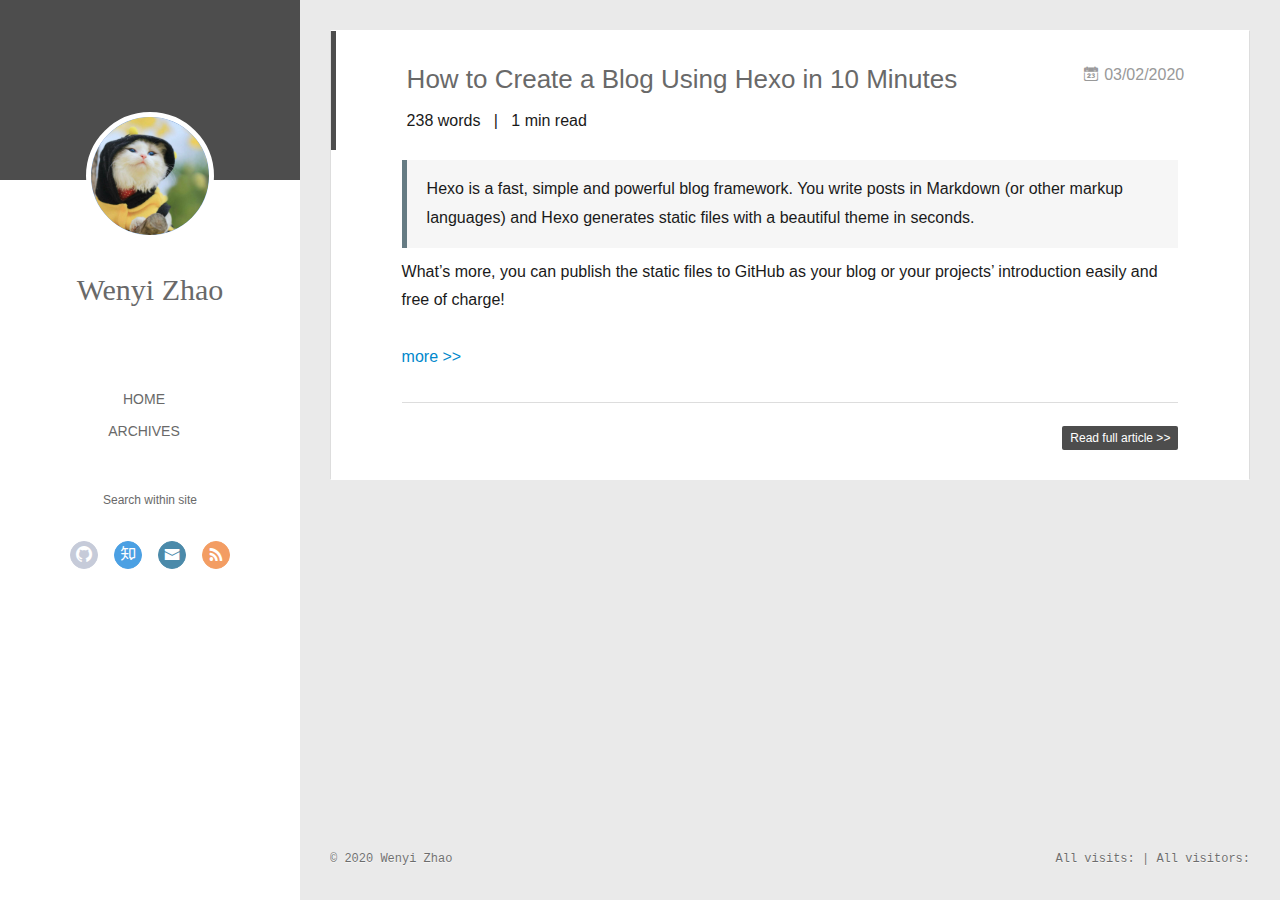
==== index.html @ 8611508f "Site updated: 2020-02-03 22:32:32" ====
<!DOCTYPE html>
<html>
<head>
  <meta charset="utf-8">
  
  <meta name="renderer" content="webkit">
  <meta http-equiv="X-UA-Compatible" content="IE=edge">
  <link rel="dns-prefetch" href="https://peggyzwy.github.io">
  <title>Wenyi&#39;s Blog</title>
  <meta name="viewport" content="width=device-width, initial-scale=1, maximum-scale=1">
  <meta name="description" content="Personal website of Wenyi Zhao, a full stack developer in Melbourne">
<meta property="og:type" content="website">
<meta property="og:title" content="Wenyi&#39;s Blog">
<meta property="og:url" content="https://peggyzwy.github.io/index.html">
<meta property="og:site_name" content="Wenyi&#39;s Blog">
<meta property="og:description" content="Personal website of Wenyi Zhao, a full stack developer in Melbourne">
<meta property="og:locale" content="en_US">
<meta property="article:author" content="Wenyi Zhao">
<meta property="article:tag" content="Wenyi Zhao">
<meta property="article:tag" content=" Melbourne software developer">
<meta property="article:tag" content=" full stack developer">
<meta name="twitter:card" content="summary">
  
    <link rel="alternative" href="/atom.xml" title="Wenyi&#39;s Blog" type="application/atom+xml">
  
  
    <link rel="icon" href="/img/favicon.png">
  
  <link rel="stylesheet" type="text/css" href="/./main.0cf68a.css">
  <style type="text/css">
  
    #container.show {
      background: linear-gradient(200deg,#a0cfe4,#e8c37e);
    }
  </style>
  

  

<meta name="generator" content="Hexo 4.2.0"></head>
</html>
<body>
  <div id="container" q-class="show:isCtnShow">
    <canvas id="anm-canvas" class="anm-canvas"></canvas>
    <div class="left-col" q-class="show:isShow">
      
<div class="overlay" style="background: #4d4d4d"></div>
<div class="intrude-less">
	<header id="header" class="inner">
		<a href="/" class="profilepic">
			<img src="/img/avatar.jpg" class="js-avatar">
		</a>
		<hgroup>
		  <h1 class="header-author"><a href="/">Wenyi Zhao</a></h1>
		</hgroup>
		

		<nav class="header-menu">
			<ul>
			
				<li><a href="/">Home</a></li>
	        
				<li><a href="/archives">Archives</a></li>
	        
			</ul>
		</nav>
		<nav class="header-smart-menu">
    		
    			
    			<a q-on="click: openSlider(e, 'innerArchive')" href="javascript:void(0)">Search within site</a>
    			
            
    			
            
    			
            
		</nav>
		<nav class="header-nav">
			<div class="social">
				
					<a class="github" target="_blank" href="https://github.com/PeggyZWY" title="github" rel="external nofollow noopener noreferrer"><i class="icon-github"></i></a>
		        
					<a class="zhihu" target="_blank" href="https://www.zhihu.com/people/mu-qing-huan" title="zhihu" rel="external nofollow noopener noreferrer"><i class="icon-zhihu"></i></a>
		        
					<a class="mail" target="_blank" href="mailto:wynne.wenyizhao@gmail.com" title="mail" rel="external nofollow noopener noreferrer"><i class="icon-mail"></i></a>
		        
					<a class="rss" target="_blank" href="/atom.xml" title="rss"><i class="icon-rss"></i></a>
		        
			</div>
		</nav>
	</header>		
</div>

    </div>
    <div class="mid-col" q-class="show:isShow,hide:isShow|isFalse">
      
<nav id="mobile-nav">
  	<div class="overlay js-overlay" style="background: #4d4d4d"></div>
	<div class="btnctn js-mobile-btnctn">
  		<div class="slider-trigger list" q-on="click: openSlider(e)"><i class="icon icon-sort"></i></div>
	</div>
	<div class="intrude-less">
		<header id="header" class="inner">
			<div class="profilepic">
				<img src="/img/avatar.jpg" class="js-avatar">
			</div>
			<hgroup>
			  <h1 class="header-author js-header-author">Wenyi Zhao</h1>
			</hgroup>
			
			
			
				
			
				
			
			
			
			<nav class="header-nav">
				<div class="social">
					
						<a class="github" target="_blank" href="https://github.com/PeggyZWY" title="github" rel="external nofollow noopener noreferrer"><i class="icon-github"></i></a>
			        
						<a class="zhihu" target="_blank" href="https://www.zhihu.com/people/mu-qing-huan" title="zhihu" rel="external nofollow noopener noreferrer"><i class="icon-zhihu"></i></a>
			        
						<a class="mail" target="_blank" href="mailto:wynne.wenyizhao@gmail.com" title="mail" rel="external nofollow noopener noreferrer"><i class="icon-mail"></i></a>
			        
						<a class="rss" target="_blank" href="/atom.xml" title="rss"><i class="icon-rss"></i></a>
			        
				</div>
			</nav>

			<nav class="header-menu js-header-menu">
				<ul style="width: 50%">
				
				
					<li style="width: 50%"><a href="/">Home</a></li>
		        
					<li style="width: 50%"><a href="/archives">Archives</a></li>
		        
				</ul>
			</nav>
		</header>				
	</div>
	<div class="mobile-mask" style="display:none" q-show="isShow"></div>
</nav>

      <div id="wrapper" class="body-wrap">
        <div class="menu-l">
          <div class="canvas-wrap">
            <canvas data-colors="#eaeaea" data-sectionheight="100" data-contentid="js-content" id="myCanvas1" class="anm-canvas"></canvas>
          </div>
          <div id="js-content" class="content-ll">
            
  
    <article id="post-how-to-create-a-blog-using-Hexo-in-10-minutes" class="article article-type-post  article-index" itemscope itemprop="blogPost">
  <div class="article-inner">
    
      <header class="article-header">
        
  
    <h1 itemprop="name">
      <a class="article-title" href="/2020-02-03/how-to-create-a-blog-using-Hexo-in-10-minutes/">How to Create a Blog Using Hexo in 10 Minutes</a>
    </h1>
  

        
        <a href="/2020-02-03/how-to-create-a-blog-using-Hexo-in-10-minutes/" class="archive-article-date">
  	<time datetime="2020-02-03T08:43:43.000Z" itemprop="datePublished"><i class="icon-calendar icon"></i>03/02/2020</time>
</a>
        
        
        <!-- 开始添加字数统计-->
        
          <div style="margin-top:10px;">
  <span class="post-time">
    <span class="post-meta-item-icon">
      <i class="fa fa-keyboard-o"></i>
      <span class="post-count">238 words</span>
    </span>
  </span>

  <span class="post-time">
    &nbsp; | &nbsp;
    <span class="post-meta-item-icon">
      <i class="fa fa-hourglass-half"></i>
      <span class="post-count">1 min read</span>
    </span>
  </span>
</div>
        
        <!-- 添加完成 -->

        
      </header>
    
    <div class="article-entry" itemprop="articleBody">
      
        <blockquote>
<p>Hexo is a fast, simple and powerful blog framework. You write posts in Markdown (or other markup languages) and Hexo generates static files with a beautiful theme in seconds.</p>
</blockquote>
<p>What’s more, you can publish the static files to GitHub as your blog or your projects’ introduction easily and free of charge!</p>
        
          <a class="article-more-a" href="/2020-02-03/how-to-create-a-blog-using-Hexo-in-10-minutes/#more">more >></a>
        
      

      
    </div>
    <div class="article-info article-info-index">
      
      
      

      
        <p class="article-more-link">
          <a class="article-more-a" href="/2020-02-03/how-to-create-a-blog-using-Hexo-in-10-minutes/">Read full article >></a>
        </p>
      

      
      <div class="clearfix"></div>
    </div>
  </div>
</article>

<aside class="wrap-side-operation">
    <div class="mod-side-operation">
        
        <div class="jump-container" id="js-jump-container" style="display:none;">
            <a href="javascript:void(0)" class="mod-side-operation__jump-to-top">
                <i class="icon-font icon-back"></i>
            </a>
            <div id="js-jump-plan-container" class="jump-plan-container" style="top: -11px;">
                <i class="icon-font icon-plane jump-plane"></i>
            </div>
        </div>
        
        
    </div>
</aside>




  
  


          </div>
        </div>
      </div>
      <footer id="footer">
  <div class="outer">
    <div id="footer-info">
    	<div class="footer-left">
    		&copy; 2020 Wenyi Zhao
    	</div>
      	<div class="footer-right">
      		<script async src="//busuanzi.ibruce.info/busuanzi/2.3/busuanzi.pure.mini.js"></script>
      		<span id="busuanzi_container_site_pv">
						All visits: <span id="busuanzi_value_site_pv"></span>
					</span>
					<span class="post-meta-divider">|</span>
					<span id="busuanzi_container_site_uv">
						All visitors: <span id="busuanzi_value_site_uv"></span>
					</span>
      	</div>
    </div>
  </div>
</footer>

<!--页面点击小红心-->
<script type="text/javascript" src="/love.js"></script>

    </div>
    <script>
	var yiliaConfig = {
		mathjax: true,
		isHome: true,
		isPost: false,
		isArchive: false,
		isTag: false,
		isCategory: false,
		open_in_new: false,
		toc_hide_index: true,
		root: "/",
		innerArchive: true,
		showTags: false
	}
</script>

<script>!function(t){function n(e){if(r[e])return r[e].exports;var i=r[e]={exports:{},id:e,loaded:!1};return t[e].call(i.exports,i,i.exports,n),i.loaded=!0,i.exports}var r={};n.m=t,n.c=r,n.p="./",n(0)}([function(t,n,r){r(195),t.exports=r(191)},function(t,n,r){var e=r(3),i=r(52),o=r(27),u=r(28),c=r(53),f="prototype",a=function(t,n,r){var s,l,h,v,p=t&a.F,d=t&a.G,y=t&a.S,g=t&a.P,b=t&a.B,m=d?e:y?e[n]||(e[n]={}):(e[n]||{})[f],x=d?i:i[n]||(i[n]={}),w=x[f]||(x[f]={});d&&(r=n);for(s in r)l=!p&&m&&void 0!==m[s],h=(l?m:r)[s],v=b&&l?c(h,e):g&&"function"==typeof h?c(Function.call,h):h,m&&u(m,s,h,t&a.U),x[s]!=h&&o(x,s,v),g&&w[s]!=h&&(w[s]=h)};e.core=i,a.F=1,a.G=2,a.S=4,a.P=8,a.B=16,a.W=32,a.U=64,a.R=128,t.exports=a},function(t,n,r){var e=r(6);t.exports=function(t){if(!e(t))throw TypeError(t+" is not an object!");return t}},function(t,n){var r=t.exports="undefined"!=typeof window&&window.Math==Math?window:"undefined"!=typeof self&&self.Math==Math?self:Function("return this")();"number"==typeof __g&&(__g=r)},function(t,n){t.exports=function(t){try{return!!t()}catch(t){return!0}}},function(t,n){var r=t.exports="undefined"!=typeof window&&window.Math==Math?window:"undefined"!=typeof self&&self.Math==Math?self:Function("return this")();"number"==typeof __g&&(__g=r)},function(t,n){t.exports=function(t){return"object"==typeof t?null!==t:"function"==typeof t}},function(t,n,r){var e=r(126)("wks"),i=r(76),o=r(3).Symbol,u="function"==typeof o;(t.exports=function(t){return e[t]||(e[t]=u&&o[t]||(u?o:i)("Symbol."+t))}).store=e},function(t,n){var r={}.hasOwnProperty;t.exports=function(t,n){return r.call(t,n)}},function(t,n,r){var e=r(94),i=r(33);t.exports=function(t){return e(i(t))}},function(t,n,r){t.exports=!r(4)(function(){return 7!=Object.defineProperty({},"a",{get:function(){return 7}}).a})},function(t,n,r){var e=r(2),i=r(167),o=r(50),u=Object.defineProperty;n.f=r(10)?Object.defineProperty:function(t,n,r){if(e(t),n=o(n,!0),e(r),i)try{return u(t,n,r)}catch(t){}if("get"in r||"set"in r)throw TypeError("Accessors not supported!");return"value"in r&&(t[n]=r.value),t}},function(t,n,r){t.exports=!r(18)(function(){return 7!=Object.defineProperty({},"a",{get:function(){return 7}}).a})},function(t,n,r){var e=r(14),i=r(22);t.exports=r(12)?function(t,n,r){return e.f(t,n,i(1,r))}:function(t,n,r){return t[n]=r,t}},function(t,n,r){var e=r(20),i=r(58),o=r(42),u=Object.defineProperty;n.f=r(12)?Object.defineProperty:function(t,n,r){if(e(t),n=o(n,!0),e(r),i)try{return u(t,n,r)}catch(t){}if("get"in r||"set"in r)throw TypeError("Accessors not supported!");return"value"in r&&(t[n]=r.value),t}},function(t,n,r){var e=r(40)("wks"),i=r(23),o=r(5).Symbol,u="function"==typeof o;(t.exports=function(t){return e[t]||(e[t]=u&&o[t]||(u?o:i)("Symbol."+t))}).store=e},function(t,n,r){var e=r(67),i=Math.min;t.exports=function(t){return t>0?i(e(t),9007199254740991):0}},function(t,n,r){var e=r(46);t.exports=function(t){return Object(e(t))}},function(t,n){t.exports=function(t){try{return!!t()}catch(t){return!0}}},function(t,n,r){var e=r(63),i=r(34);t.exports=Object.keys||function(t){return e(t,i)}},function(t,n,r){var e=r(21);t.exports=function(t){if(!e(t))throw TypeError(t+" is not an object!");return t}},function(t,n){t.exports=function(t){return"object"==typeof t?null!==t:"function"==typeof t}},function(t,n){t.exports=function(t,n){return{enumerable:!(1&t),configurable:!(2&t),writable:!(4&t),value:n}}},function(t,n){var r=0,e=Math.random();t.exports=function(t){return"Symbol(".concat(void 0===t?"":t,")_",(++r+e).toString(36))}},function(t,n){var r={}.hasOwnProperty;t.exports=function(t,n){return r.call(t,n)}},function(t,n){var r=t.exports={version:"2.4.0"};"number"==typeof __e&&(__e=r)},function(t,n){t.exports=function(t){if("function"!=typeof t)throw TypeError(t+" is not a function!");return t}},function(t,n,r){var e=r(11),i=r(66);t.exports=r(10)?function(t,n,r){return e.f(t,n,i(1,r))}:function(t,n,r){return t[n]=r,t}},function(t,n,r){var e=r(3),i=r(27),o=r(24),u=r(76)("src"),c="toString",f=Function[c],a=(""+f).split(c);r(52).inspectSource=function(t){return f.call(t)},(t.exports=function(t,n,r,c){var f="function"==typeof r;f&&(o(r,"name")||i(r,"name",n)),t[n]!==r&&(f&&(o(r,u)||i(r,u,t[n]?""+t[n]:a.join(String(n)))),t===e?t[n]=r:c?t[n]?t[n]=r:i(t,n,r):(delete t[n],i(t,n,r)))})(Function.prototype,c,function(){return"function"==typeof this&&this[u]||f.call(this)})},function(t,n,r){var e=r(1),i=r(4),o=r(46),u=function(t,n,r,e){var i=String(o(t)),u="<"+n;return""!==r&&(u+=" "+r+'="'+String(e).replace(/"/g,"&quot;")+'"'),u+">"+i+"</"+n+">"};t.exports=function(t,n){var r={};r[t]=n(u),e(e.P+e.F*i(function(){var n=""[t]('"');return n!==n.toLowerCase()||n.split('"').length>3}),"String",r)}},function(t,n,r){var e=r(115),i=r(46);t.exports=function(t){return e(i(t))}},function(t,n,r){var e=r(116),i=r(66),o=r(30),u=r(50),c=r(24),f=r(167),a=Object.getOwnPropertyDescriptor;n.f=r(10)?a:function(t,n){if(t=o(t),n=u(n,!0),f)try{return a(t,n)}catch(t){}if(c(t,n))return i(!e.f.call(t,n),t[n])}},function(t,n,r){var e=r(24),i=r(17),o=r(145)("IE_PROTO"),u=Object.prototype;t.exports=Object.getPrototypeOf||function(t){return t=i(t),e(t,o)?t[o]:"function"==typeof t.constructor&&t instanceof t.constructor?t.constructor.prototype:t instanceof Object?u:null}},function(t,n){t.exports=function(t){if(void 0==t)throw TypeError("Can't call method on  "+t);return t}},function(t,n){t.exports="constructor,hasOwnProperty,isPrototypeOf,propertyIsEnumerable,toLocaleString,toString,valueOf".split(",")},function(t,n){t.exports={}},function(t,n){t.exports=!0},function(t,n){n.f={}.propertyIsEnumerable},function(t,n,r){var e=r(14).f,i=r(8),o=r(15)("toStringTag");t.exports=function(t,n,r){t&&!i(t=r?t:t.prototype,o)&&e(t,o,{configurable:!0,value:n})}},function(t,n,r){var e=r(40)("keys"),i=r(23);t.exports=function(t){return e[t]||(e[t]=i(t))}},function(t,n,r){var e=r(5),i="__core-js_shared__",o=e[i]||(e[i]={});t.exports=function(t){return o[t]||(o[t]={})}},function(t,n){var r=Math.ceil,e=Math.floor;t.exports=function(t){return isNaN(t=+t)?0:(t>0?e:r)(t)}},function(t,n,r){var e=r(21);t.exports=function(t,n){if(!e(t))return t;var r,i;if(n&&"function"==typeof(r=t.toString)&&!e(i=r.call(t)))return i;if("function"==typeof(r=t.valueOf)&&!e(i=r.call(t)))return i;if(!n&&"function"==typeof(r=t.toString)&&!e(i=r.call(t)))return i;throw TypeError("Can't convert object to primitive value")}},function(t,n,r){var e=r(5),i=r(25),o=r(36),u=r(44),c=r(14).f;t.exports=function(t){var n=i.Symbol||(i.Symbol=o?{}:e.Symbol||{});"_"==t.charAt(0)||t in n||c(n,t,{value:u.f(t)})}},function(t,n,r){n.f=r(15)},function(t,n){var r={}.toString;t.exports=function(t){return r.call(t).slice(8,-1)}},function(t,n){t.exports=function(t){if(void 0==t)throw TypeError("Can't call method on  "+t);return t}},function(t,n,r){var e=r(4);t.exports=function(t,n){return!!t&&e(function(){n?t.call(null,function(){},1):t.call(null)})}},function(t,n,r){var e=r(53),i=r(115),o=r(17),u=r(16),c=r(203);t.exports=function(t,n){var r=1==t,f=2==t,a=3==t,s=4==t,l=6==t,h=5==t||l,v=n||c;return function(n,c,p){for(var d,y,g=o(n),b=i(g),m=e(c,p,3),x=u(b.length),w=0,S=r?v(n,x):f?v(n,0):void 0;x>w;w++)if((h||w in b)&&(d=b[w],y=m(d,w,g),t))if(r)S[w]=y;else if(y)switch(t){case 3:return!0;case 5:return d;case 6:return w;case 2:S.push(d)}else if(s)return!1;return l?-1:a||s?s:S}}},function(t,n,r){var e=r(1),i=r(52),o=r(4);t.exports=function(t,n){var r=(i.Object||{})[t]||Object[t],u={};u[t]=n(r),e(e.S+e.F*o(function(){r(1)}),"Object",u)}},function(t,n,r){var e=r(6);t.exports=function(t,n){if(!e(t))return t;var r,i;if(n&&"function"==typeof(r=t.toString)&&!e(i=r.call(t)))return i;if("function"==typeof(r=t.valueOf)&&!e(i=r.call(t)))return i;if(!n&&"function"==typeof(r=t.toString)&&!e(i=r.call(t)))return i;throw TypeError("Can't convert object to primitive value")}},function(t,n,r){var e=r(5),i=r(25),o=r(91),u=r(13),c="prototype",f=function(t,n,r){var a,s,l,h=t&f.F,v=t&f.G,p=t&f.S,d=t&f.P,y=t&f.B,g=t&f.W,b=v?i:i[n]||(i[n]={}),m=b[c],x=v?e:p?e[n]:(e[n]||{})[c];v&&(r=n);for(a in r)(s=!h&&x&&void 0!==x[a])&&a in b||(l=s?x[a]:r[a],b[a]=v&&"function"!=typeof x[a]?r[a]:y&&s?o(l,e):g&&x[a]==l?function(t){var n=function(n,r,e){if(this instanceof t){switch(arguments.length){case 0:return new t;case 1:return new t(n);case 2:return new t(n,r)}return new t(n,r,e)}return t.apply(this,arguments)};return n[c]=t[c],n}(l):d&&"function"==typeof l?o(Function.call,l):l,d&&((b.virtual||(b.virtual={}))[a]=l,t&f.R&&m&&!m[a]&&u(m,a,l)))};f.F=1,f.G=2,f.S=4,f.P=8,f.B=16,f.W=32,f.U=64,f.R=128,t.exports=f},function(t,n){var r=t.exports={version:"2.4.0"};"number"==typeof __e&&(__e=r)},function(t,n,r){var e=r(26);t.exports=function(t,n,r){if(e(t),void 0===n)return t;switch(r){case 1:return function(r){return t.call(n,r)};case 2:return function(r,e){return t.call(n,r,e)};case 3:return function(r,e,i){return t.call(n,r,e,i)}}return function(){return t.apply(n,arguments)}}},function(t,n,r){var e=r(183),i=r(1),o=r(126)("metadata"),u=o.store||(o.store=new(r(186))),c=function(t,n,r){var i=u.get(t);if(!i){if(!r)return;u.set(t,i=new e)}var o=i.get(n);if(!o){if(!r)return;i.set(n,o=new e)}return o},f=function(t,n,r){var e=c(n,r,!1);return void 0!==e&&e.has(t)},a=function(t,n,r){var e=c(n,r,!1);return void 0===e?void 0:e.get(t)},s=function(t,n,r,e){c(r,e,!0).set(t,n)},l=function(t,n){var r=c(t,n,!1),e=[];return r&&r.forEach(function(t,n){e.push(n)}),e},h=function(t){return void 0===t||"symbol"==typeof t?t:String(t)},v=function(t){i(i.S,"Reflect",t)};t.exports={store:u,map:c,has:f,get:a,set:s,keys:l,key:h,exp:v}},function(t,n,r){"use strict";if(r(10)){var e=r(69),i=r(3),o=r(4),u=r(1),c=r(127),f=r(152),a=r(53),s=r(68),l=r(66),h=r(27),v=r(73),p=r(67),d=r(16),y=r(75),g=r(50),b=r(24),m=r(180),x=r(114),w=r(6),S=r(17),_=r(137),O=r(70),E=r(32),P=r(71).f,j=r(154),F=r(76),M=r(7),A=r(48),N=r(117),T=r(146),I=r(155),k=r(80),L=r(123),R=r(74),C=r(130),D=r(160),U=r(11),W=r(31),G=U.f,B=W.f,V=i.RangeError,z=i.TypeError,q=i.Uint8Array,K="ArrayBuffer",J="Shared"+K,Y="BYTES_PER_ELEMENT",H="prototype",$=Array[H],X=f.ArrayBuffer,Q=f.DataView,Z=A(0),tt=A(2),nt=A(3),rt=A(4),et=A(5),it=A(6),ot=N(!0),ut=N(!1),ct=I.values,ft=I.keys,at=I.entries,st=$.lastIndexOf,lt=$.reduce,ht=$.reduceRight,vt=$.join,pt=$.sort,dt=$.slice,yt=$.toString,gt=$.toLocaleString,bt=M("iterator"),mt=M("toStringTag"),xt=F("typed_constructor"),wt=F("def_constructor"),St=c.CONSTR,_t=c.TYPED,Ot=c.VIEW,Et="Wrong length!",Pt=A(1,function(t,n){return Tt(T(t,t[wt]),n)}),jt=o(function(){return 1===new q(new Uint16Array([1]).buffer)[0]}),Ft=!!q&&!!q[H].set&&o(function(){new q(1).set({})}),Mt=function(t,n){if(void 0===t)throw z(Et);var r=+t,e=d(t);if(n&&!m(r,e))throw V(Et);return e},At=function(t,n){var r=p(t);if(r<0||r%n)throw V("Wrong offset!");return r},Nt=function(t){if(w(t)&&_t in t)return t;throw z(t+" is not a typed array!")},Tt=function(t,n){if(!(w(t)&&xt in t))throw z("It is not a typed array constructor!");return new t(n)},It=function(t,n){return kt(T(t,t[wt]),n)},kt=function(t,n){for(var r=0,e=n.length,i=Tt(t,e);e>r;)i[r]=n[r++];return i},Lt=function(t,n,r){G(t,n,{get:function(){return this._d[r]}})},Rt=function(t){var n,r,e,i,o,u,c=S(t),f=arguments.length,s=f>1?arguments[1]:void 0,l=void 0!==s,h=j(c);if(void 0!=h&&!_(h)){for(u=h.call(c),e=[],n=0;!(o=u.next()).done;n++)e.push(o.value);c=e}for(l&&f>2&&(s=a(s,arguments[2],2)),n=0,r=d(c.length),i=Tt(this,r);r>n;n++)i[n]=l?s(c[n],n):c[n];return i},Ct=function(){for(var t=0,n=arguments.length,r=Tt(this,n);n>t;)r[t]=arguments[t++];return r},Dt=!!q&&o(function(){gt.call(new q(1))}),Ut=function(){return gt.apply(Dt?dt.call(Nt(this)):Nt(this),arguments)},Wt={copyWithin:function(t,n){return D.call(Nt(this),t,n,arguments.length>2?arguments[2]:void 0)},every:function(t){return rt(Nt(this),t,arguments.length>1?arguments[1]:void 0)},fill:function(t){return C.apply(Nt(this),arguments)},filter:function(t){return It(this,tt(Nt(this),t,arguments.length>1?arguments[1]:void 0))},find:function(t){return et(Nt(this),t,arguments.length>1?arguments[1]:void 0)},findIndex:function(t){return it(Nt(this),t,arguments.length>1?arguments[1]:void 0)},forEach:function(t){Z(Nt(this),t,arguments.length>1?arguments[1]:void 0)},indexOf:function(t){return ut(Nt(this),t,arguments.length>1?arguments[1]:void 0)},includes:function(t){return ot(Nt(this),t,arguments.length>1?arguments[1]:void 0)},join:function(t){return vt.apply(Nt(this),arguments)},lastIndexOf:function(t){return st.apply(Nt(this),arguments)},map:function(t){return Pt(Nt(this),t,arguments.length>1?arguments[1]:void 0)},reduce:function(t){return lt.apply(Nt(this),arguments)},reduceRight:function(t){return ht.apply(Nt(this),arguments)},reverse:function(){for(var t,n=this,r=Nt(n).length,e=Math.floor(r/2),i=0;i<e;)t=n[i],n[i++]=n[--r],n[r]=t;return n},some:function(t){return nt(Nt(this),t,arguments.length>1?arguments[1]:void 0)},sort:function(t){return pt.call(Nt(this),t)},subarray:function(t,n){var r=Nt(this),e=r.length,i=y(t,e);return new(T(r,r[wt]))(r.buffer,r.byteOffset+i*r.BYTES_PER_ELEMENT,d((void 0===n?e:y(n,e))-i))}},Gt=function(t,n){return It(this,dt.call(Nt(this),t,n))},Bt=function(t){Nt(this);var n=At(arguments[1],1),r=this.length,e=S(t),i=d(e.length),o=0;if(i+n>r)throw V(Et);for(;o<i;)this[n+o]=e[o++]},Vt={entries:function(){return at.call(Nt(this))},keys:function(){return ft.call(Nt(this))},values:function(){return ct.call(Nt(this))}},zt=function(t,n){return w(t)&&t[_t]&&"symbol"!=typeof n&&n in t&&String(+n)==String(n)},qt=function(t,n){return zt(t,n=g(n,!0))?l(2,t[n]):B(t,n)},Kt=function(t,n,r){return!(zt(t,n=g(n,!0))&&w(r)&&b(r,"value"))||b(r,"get")||b(r,"set")||r.configurable||b(r,"writable")&&!r.writable||b(r,"enumerable")&&!r.enumerable?G(t,n,r):(t[n]=r.value,t)};St||(W.f=qt,U.f=Kt),u(u.S+u.F*!St,"Object",{getOwnPropertyDescriptor:qt,defineProperty:Kt}),o(function(){yt.call({})})&&(yt=gt=function(){return vt.call(this)});var Jt=v({},Wt);v(Jt,Vt),h(Jt,bt,Vt.values),v(Jt,{slice:Gt,set:Bt,constructor:function(){},toString:yt,toLocaleString:Ut}),Lt(Jt,"buffer","b"),Lt(Jt,"byteOffset","o"),Lt(Jt,"byteLength","l"),Lt(Jt,"length","e"),G(Jt,mt,{get:function(){return this[_t]}}),t.exports=function(t,n,r,f){f=!!f;var a=t+(f?"Clamped":"")+"Array",l="Uint8Array"!=a,v="get"+t,p="set"+t,y=i[a],g=y||{},b=y&&E(y),m=!y||!c.ABV,S={},_=y&&y[H],j=function(t,r){var e=t._d;return e.v[v](r*n+e.o,jt)},F=function(t,r,e){var i=t._d;f&&(e=(e=Math.round(e))<0?0:e>255?255:255&e),i.v[p](r*n+i.o,e,jt)},M=function(t,n){G(t,n,{get:function(){return j(this,n)},set:function(t){return F(this,n,t)},enumerable:!0})};m?(y=r(function(t,r,e,i){s(t,y,a,"_d");var o,u,c,f,l=0,v=0;if(w(r)){if(!(r instanceof X||(f=x(r))==K||f==J))return _t in r?kt(y,r):Rt.call(y,r);o=r,v=At(e,n);var p=r.byteLength;if(void 0===i){if(p%n)throw V(Et);if((u=p-v)<0)throw V(Et)}else if((u=d(i)*n)+v>p)throw V(Et);c=u/n}else c=Mt(r,!0),u=c*n,o=new X(u);for(h(t,"_d",{b:o,o:v,l:u,e:c,v:new Q(o)});l<c;)M(t,l++)}),_=y[H]=O(Jt),h(_,"constructor",y)):L(function(t){new y(null),new y(t)},!0)||(y=r(function(t,r,e,i){s(t,y,a);var o;return w(r)?r instanceof X||(o=x(r))==K||o==J?void 0!==i?new g(r,At(e,n),i):void 0!==e?new g(r,At(e,n)):new g(r):_t in r?kt(y,r):Rt.call(y,r):new g(Mt(r,l))}),Z(b!==Function.prototype?P(g).concat(P(b)):P(g),function(t){t in y||h(y,t,g[t])}),y[H]=_,e||(_.constructor=y));var A=_[bt],N=!!A&&("values"==A.name||void 0==A.name),T=Vt.values;h(y,xt,!0),h(_,_t,a),h(_,Ot,!0),h(_,wt,y),(f?new y(1)[mt]==a:mt in _)||G(_,mt,{get:function(){return a}}),S[a]=y,u(u.G+u.W+u.F*(y!=g),S),u(u.S,a,{BYTES_PER_ELEMENT:n,from:Rt,of:Ct}),Y in _||h(_,Y,n),u(u.P,a,Wt),R(a),u(u.P+u.F*Ft,a,{set:Bt}),u(u.P+u.F*!N,a,Vt),u(u.P+u.F*(_.toString!=yt),a,{toString:yt}),u(u.P+u.F*o(function(){new y(1).slice()}),a,{slice:Gt}),u(u.P+u.F*(o(function(){return[1,2].toLocaleString()!=new y([1,2]).toLocaleString()})||!o(function(){_.toLocaleString.call([1,2])})),a,{toLocaleString:Ut}),k[a]=N?A:T,e||N||h(_,bt,T)}}else t.exports=function(){}},function(t,n){var r={}.toString;t.exports=function(t){return r.call(t).slice(8,-1)}},function(t,n,r){var e=r(21),i=r(5).document,o=e(i)&&e(i.createElement);t.exports=function(t){return o?i.createElement(t):{}}},function(t,n,r){t.exports=!r(12)&&!r(18)(function(){return 7!=Object.defineProperty(r(57)("div"),"a",{get:function(){return 7}}).a})},function(t,n,r){"use strict";var e=r(36),i=r(51),o=r(64),u=r(13),c=r(8),f=r(35),a=r(96),s=r(38),l=r(103),h=r(15)("iterator"),v=!([].keys&&"next"in[].keys()),p="keys",d="values",y=function(){return this};t.exports=function(t,n,r,g,b,m,x){a(r,n,g);var w,S,_,O=function(t){if(!v&&t in F)return F[t];switch(t){case p:case d:return function(){return new r(this,t)}}return function(){return new r(this,t)}},E=n+" Iterator",P=b==d,j=!1,F=t.prototype,M=F[h]||F["@@iterator"]||b&&F[b],A=M||O(b),N=b?P?O("entries"):A:void 0,T="Array"==n?F.entries||M:M;if(T&&(_=l(T.call(new t)))!==Object.prototype&&(s(_,E,!0),e||c(_,h)||u(_,h,y)),P&&M&&M.name!==d&&(j=!0,A=function(){return M.call(this)}),e&&!x||!v&&!j&&F[h]||u(F,h,A),f[n]=A,f[E]=y,b)if(w={values:P?A:O(d),keys:m?A:O(p),entries:N},x)for(S in w)S in F||o(F,S,w[S]);else i(i.P+i.F*(v||j),n,w);return w}},function(t,n,r){var e=r(20),i=r(100),o=r(34),u=r(39)("IE_PROTO"),c=function(){},f="prototype",a=function(){var t,n=r(57)("iframe"),e=o.length;for(n.style.display="none",r(93).appendChild(n),n.src="javascript:",t=n.contentWindow.document,t.open(),t.write("<script>document.F=Object<\/script>"),t.close(),a=t.F;e--;)delete a[f][o[e]];return a()};t.exports=Object.create||function(t,n){var r;return null!==t?(c[f]=e(t),r=new c,c[f]=null,r[u]=t):r=a(),void 0===n?r:i(r,n)}},function(t,n,r){var e=r(63),i=r(34).concat("length","prototype");n.f=Object.getOwnPropertyNames||function(t){return e(t,i)}},function(t,n){n.f=Object.getOwnPropertySymbols},function(t,n,r){var e=r(8),i=r(9),o=r(90)(!1),u=r(39)("IE_PROTO");t.exports=function(t,n){var r,c=i(t),f=0,a=[];for(r in c)r!=u&&e(c,r)&&a.push(r);for(;n.length>f;)e(c,r=n[f++])&&(~o(a,r)||a.push(r));return a}},function(t,n,r){t.exports=r(13)},function(t,n,r){var e=r(76)("meta"),i=r(6),o=r(24),u=r(11).f,c=0,f=Object.isExtensible||function(){return!0},a=!r(4)(function(){return f(Object.preventExtensions({}))}),s=function(t){u(t,e,{value:{i:"O"+ ++c,w:{}}})},l=function(t,n){if(!i(t))return"symbol"==typeof t?t:("string"==typeof t?"S":"P")+t;if(!o(t,e)){if(!f(t))return"F";if(!n)return"E";s(t)}return t[e].i},h=function(t,n){if(!o(t,e)){if(!f(t))return!0;if(!n)return!1;s(t)}return t[e].w},v=function(t){return a&&p.NEED&&f(t)&&!o(t,e)&&s(t),t},p=t.exports={KEY:e,NEED:!1,fastKey:l,getWeak:h,onFreeze:v}},function(t,n){t.exports=function(t,n){return{enumerable:!(1&t),configurable:!(2&t),writable:!(4&t),value:n}}},function(t,n){var r=Math.ceil,e=Math.floor;t.exports=function(t){return isNaN(t=+t)?0:(t>0?e:r)(t)}},function(t,n){t.exports=function(t,n,r,e){if(!(t instanceof n)||void 0!==e&&e in t)throw TypeError(r+": incorrect invocation!");return t}},function(t,n){t.exports=!1},function(t,n,r){var e=r(2),i=r(173),o=r(133),u=r(145)("IE_PROTO"),c=function(){},f="prototype",a=function(){var t,n=r(132)("iframe"),e=o.length;for(n.style.display="none",r(135).appendChild(n),n.src="javascript:",t=n.contentWindow.document,t.open(),t.write("<script>document.F=Object<\/script>"),t.close(),a=t.F;e--;)delete a[f][o[e]];return a()};t.exports=Object.create||function(t,n){var r;return null!==t?(c[f]=e(t),r=new c,c[f]=null,r[u]=t):r=a(),void 0===n?r:i(r,n)}},function(t,n,r){var e=r(175),i=r(133).concat("length","prototype");n.f=Object.getOwnPropertyNames||function(t){return e(t,i)}},function(t,n,r){var e=r(175),i=r(133);t.exports=Object.keys||function(t){return e(t,i)}},function(t,n,r){var e=r(28);t.exports=function(t,n,r){for(var i in n)e(t,i,n[i],r);return t}},function(t,n,r){"use strict";var e=r(3),i=r(11),o=r(10),u=r(7)("species");t.exports=function(t){var n=e[t];o&&n&&!n[u]&&i.f(n,u,{configurable:!0,get:function(){return this}})}},function(t,n,r){var e=r(67),i=Math.max,o=Math.min;t.exports=function(t,n){return t=e(t),t<0?i(t+n,0):o(t,n)}},function(t,n){var r=0,e=Math.random();t.exports=function(t){return"Symbol(".concat(void 0===t?"":t,")_",(++r+e).toString(36))}},function(t,n,r){var e=r(33);t.exports=function(t){return Object(e(t))}},function(t,n,r){var e=r(7)("unscopables"),i=Array.prototype;void 0==i[e]&&r(27)(i,e,{}),t.exports=function(t){i[e][t]=!0}},function(t,n,r){var e=r(53),i=r(169),o=r(137),u=r(2),c=r(16),f=r(154),a={},s={},n=t.exports=function(t,n,r,l,h){var v,p,d,y,g=h?function(){return t}:f(t),b=e(r,l,n?2:1),m=0;if("function"!=typeof g)throw TypeError(t+" is not iterable!");if(o(g)){for(v=c(t.length);v>m;m++)if((y=n?b(u(p=t[m])[0],p[1]):b(t[m]))===a||y===s)return y}else for(d=g.call(t);!(p=d.next()).done;)if((y=i(d,b,p.value,n))===a||y===s)return y};n.BREAK=a,n.RETURN=s},function(t,n){t.exports={}},function(t,n,r){var e=r(11).f,i=r(24),o=r(7)("toStringTag");t.exports=function(t,n,r){t&&!i(t=r?t:t.prototype,o)&&e(t,o,{configurable:!0,value:n})}},function(t,n,r){var e=r(1),i=r(46),o=r(4),u=r(150),c="["+u+"]",f="​",a=RegExp("^"+c+c+"*"),s=RegExp(c+c+"*$"),l=function(t,n,r){var i={},c=o(function(){return!!u[t]()||f[t]()!=f}),a=i[t]=c?n(h):u[t];r&&(i[r]=a),e(e.P+e.F*c,"String",i)},h=l.trim=function(t,n){return t=String(i(t)),1&n&&(t=t.replace(a,"")),2&n&&(t=t.replace(s,"")),t};t.exports=l},function(t,n,r){t.exports={default:r(86),__esModule:!0}},function(t,n,r){t.exports={default:r(87),__esModule:!0}},function(t,n,r){"use strict";function e(t){return t&&t.__esModule?t:{default:t}}n.__esModule=!0;var i=r(84),o=e(i),u=r(83),c=e(u),f="function"==typeof c.default&&"symbol"==typeof o.default?function(t){return typeof t}:function(t){return t&&"function"==typeof c.default&&t.constructor===c.default&&t!==c.default.prototype?"symbol":typeof t};n.default="function"==typeof c.default&&"symbol"===f(o.default)?function(t){return void 0===t?"undefined":f(t)}:function(t){return t&&"function"==typeof c.default&&t.constructor===c.default&&t!==c.default.prototype?"symbol":void 0===t?"undefined":f(t)}},function(t,n,r){r(110),r(108),r(111),r(112),t.exports=r(25).Symbol},function(t,n,r){r(109),r(113),t.exports=r(44).f("iterator")},function(t,n){t.exports=function(t){if("function"!=typeof t)throw TypeError(t+" is not a function!");return t}},function(t,n){t.exports=function(){}},function(t,n,r){var e=r(9),i=r(106),o=r(105);t.exports=function(t){return function(n,r,u){var c,f=e(n),a=i(f.length),s=o(u,a);if(t&&r!=r){for(;a>s;)if((c=f[s++])!=c)return!0}else for(;a>s;s++)if((t||s in f)&&f[s]===r)return t||s||0;return!t&&-1}}},function(t,n,r){var e=r(88);t.exports=function(t,n,r){if(e(t),void 0===n)return t;switch(r){case 1:return function(r){return t.call(n,r)};case 2:return function(r,e){return t.call(n,r,e)};case 3:return function(r,e,i){return t.call(n,r,e,i)}}return function(){return t.apply(n,arguments)}}},function(t,n,r){var e=r(19),i=r(62),o=r(37);t.exports=function(t){var n=e(t),r=i.f;if(r)for(var u,c=r(t),f=o.f,a=0;c.length>a;)f.call(t,u=c[a++])&&n.push(u);return n}},function(t,n,r){t.exports=r(5).document&&document.documentElement},function(t,n,r){var e=r(56);t.exports=Object("z").propertyIsEnumerable(0)?Object:function(t){return"String"==e(t)?t.split(""):Object(t)}},function(t,n,r){var e=r(56);t.exports=Array.isArray||function(t){return"Array"==e(t)}},function(t,n,r){"use strict";var e=r(60),i=r(22),o=r(38),u={};r(13)(u,r(15)("iterator"),function(){return this}),t.exports=function(t,n,r){t.prototype=e(u,{next:i(1,r)}),o(t,n+" Iterator")}},function(t,n){t.exports=function(t,n){return{value:n,done:!!t}}},function(t,n,r){var e=r(19),i=r(9);t.exports=function(t,n){for(var r,o=i(t),u=e(o),c=u.length,f=0;c>f;)if(o[r=u[f++]]===n)return r}},function(t,n,r){var e=r(23)("meta"),i=r(21),o=r(8),u=r(14).f,c=0,f=Object.isExtensible||function(){return!0},a=!r(18)(function(){return f(Object.preventExtensions({}))}),s=function(t){u(t,e,{value:{i:"O"+ ++c,w:{}}})},l=function(t,n){if(!i(t))return"symbol"==typeof t?t:("string"==typeof t?"S":"P")+t;if(!o(t,e)){if(!f(t))return"F";if(!n)return"E";s(t)}return t[e].i},h=function(t,n){if(!o(t,e)){if(!f(t))return!0;if(!n)return!1;s(t)}return t[e].w},v=function(t){return a&&p.NEED&&f(t)&&!o(t,e)&&s(t),t},p=t.exports={KEY:e,NEED:!1,fastKey:l,getWeak:h,onFreeze:v}},function(t,n,r){var e=r(14),i=r(20),o=r(19);t.exports=r(12)?Object.defineProperties:function(t,n){i(t);for(var r,u=o(n),c=u.length,f=0;c>f;)e.f(t,r=u[f++],n[r]);return t}},function(t,n,r){var e=r(37),i=r(22),o=r(9),u=r(42),c=r(8),f=r(58),a=Object.getOwnPropertyDescriptor;n.f=r(12)?a:function(t,n){if(t=o(t),n=u(n,!0),f)try{return a(t,n)}catch(t){}if(c(t,n))return i(!e.f.call(t,n),t[n])}},function(t,n,r){var e=r(9),i=r(61).f,o={}.toString,u="object"==typeof window&&window&&Object.getOwnPropertyNames?Object.getOwnPropertyNames(window):[],c=function(t){try{return i(t)}catch(t){return u.slice()}};t.exports.f=function(t){return u&&"[object Window]"==o.call(t)?c(t):i(e(t))}},function(t,n,r){var e=r(8),i=r(77),o=r(39)("IE_PROTO"),u=Object.prototype;t.exports=Object.getPrototypeOf||function(t){return t=i(t),e(t,o)?t[o]:"function"==typeof t.constructor&&t instanceof t.constructor?t.constructor.prototype:t instanceof Object?u:null}},function(t,n,r){var e=r(41),i=r(33);t.exports=function(t){return function(n,r){var o,u,c=String(i(n)),f=e(r),a=c.length;return f<0||f>=a?t?"":void 0:(o=c.charCodeAt(f),o<55296||o>56319||f+1===a||(u=c.charCodeAt(f+1))<56320||u>57343?t?c.charAt(f):o:t?c.slice(f,f+2):u-56320+(o-55296<<10)+65536)}}},function(t,n,r){var e=r(41),i=Math.max,o=Math.min;t.exports=function(t,n){return t=e(t),t<0?i(t+n,0):o(t,n)}},function(t,n,r){var e=r(41),i=Math.min;t.exports=function(t){return t>0?i(e(t),9007199254740991):0}},function(t,n,r){"use strict";var e=r(89),i=r(97),o=r(35),u=r(9);t.exports=r(59)(Array,"Array",function(t,n){this._t=u(t),this._i=0,this._k=n},function(){var t=this._t,n=this._k,r=this._i++;return!t||r>=t.length?(this._t=void 0,i(1)):"keys"==n?i(0,r):"values"==n?i(0,t[r]):i(0,[r,t[r]])},"values"),o.Arguments=o.Array,e("keys"),e("values"),e("entries")},function(t,n){},function(t,n,r){"use strict";var e=r(104)(!0);r(59)(String,"String",function(t){this._t=String(t),this._i=0},function(){var t,n=this._t,r=this._i;return r>=n.length?{value:void 0,done:!0}:(t=e(n,r),this._i+=t.length,{value:t,done:!1})})},function(t,n,r){"use strict";var e=r(5),i=r(8),o=r(12),u=r(51),c=r(64),f=r(99).KEY,a=r(18),s=r(40),l=r(38),h=r(23),v=r(15),p=r(44),d=r(43),y=r(98),g=r(92),b=r(95),m=r(20),x=r(9),w=r(42),S=r(22),_=r(60),O=r(102),E=r(101),P=r(14),j=r(19),F=E.f,M=P.f,A=O.f,N=e.Symbol,T=e.JSON,I=T&&T.stringify,k="prototype",L=v("_hidden"),R=v("toPrimitive"),C={}.propertyIsEnumerable,D=s("symbol-registry"),U=s("symbols"),W=s("op-symbols"),G=Object[k],B="function"==typeof N,V=e.QObject,z=!V||!V[k]||!V[k].findChild,q=o&&a(function(){return 7!=_(M({},"a",{get:function(){return M(this,"a",{value:7}).a}})).a})?function(t,n,r){var e=F(G,n);e&&delete G[n],M(t,n,r),e&&t!==G&&M(G,n,e)}:M,K=function(t){var n=U[t]=_(N[k]);return n._k=t,n},J=B&&"symbol"==typeof N.iterator?function(t){return"symbol"==typeof t}:function(t){return t instanceof N},Y=function(t,n,r){return t===G&&Y(W,n,r),m(t),n=w(n,!0),m(r),i(U,n)?(r.enumerable?(i(t,L)&&t[L][n]&&(t[L][n]=!1),r=_(r,{enumerable:S(0,!1)})):(i(t,L)||M(t,L,S(1,{})),t[L][n]=!0),q(t,n,r)):M(t,n,r)},H=function(t,n){m(t);for(var r,e=g(n=x(n)),i=0,o=e.length;o>i;)Y(t,r=e[i++],n[r]);return t},$=function(t,n){return void 0===n?_(t):H(_(t),n)},X=function(t){var n=C.call(this,t=w(t,!0));return!(this===G&&i(U,t)&&!i(W,t))&&(!(n||!i(this,t)||!i(U,t)||i(this,L)&&this[L][t])||n)},Q=function(t,n){if(t=x(t),n=w(n,!0),t!==G||!i(U,n)||i(W,n)){var r=F(t,n);return!r||!i(U,n)||i(t,L)&&t[L][n]||(r.enumerable=!0),r}},Z=function(t){for(var n,r=A(x(t)),e=[],o=0;r.length>o;)i(U,n=r[o++])||n==L||n==f||e.push(n);return e},tt=function(t){for(var n,r=t===G,e=A(r?W:x(t)),o=[],u=0;e.length>u;)!i(U,n=e[u++])||r&&!i(G,n)||o.push(U[n]);return o};B||(N=function(){if(this instanceof N)throw TypeError("Symbol is not a constructor!");var t=h(arguments.length>0?arguments[0]:void 0),n=function(r){this===G&&n.call(W,r),i(this,L)&&i(this[L],t)&&(this[L][t]=!1),q(this,t,S(1,r))};return o&&z&&q(G,t,{configurable:!0,set:n}),K(t)},c(N[k],"toString",function(){return this._k}),E.f=Q,P.f=Y,r(61).f=O.f=Z,r(37).f=X,r(62).f=tt,o&&!r(36)&&c(G,"propertyIsEnumerable",X,!0),p.f=function(t){return K(v(t))}),u(u.G+u.W+u.F*!B,{Symbol:N});for(var nt="hasInstance,isConcatSpreadable,iterator,match,replace,search,species,split,toPrimitive,toStringTag,unscopables".split(","),rt=0;nt.length>rt;)v(nt[rt++]);for(var nt=j(v.store),rt=0;nt.length>rt;)d(nt[rt++]);u(u.S+u.F*!B,"Symbol",{for:function(t){return i(D,t+="")?D[t]:D[t]=N(t)},keyFor:function(t){if(J(t))return y(D,t);throw TypeError(t+" is not a symbol!")},useSetter:function(){z=!0},useSimple:function(){z=!1}}),u(u.S+u.F*!B,"Object",{create:$,defineProperty:Y,defineProperties:H,getOwnPropertyDescriptor:Q,getOwnPropertyNames:Z,getOwnPropertySymbols:tt}),T&&u(u.S+u.F*(!B||a(function(){var t=N();return"[null]"!=I([t])||"{}"!=I({a:t})||"{}"!=I(Object(t))})),"JSON",{stringify:function(t){if(void 0!==t&&!J(t)){for(var n,r,e=[t],i=1;arguments.length>i;)e.push(arguments[i++]);return n=e[1],"function"==typeof n&&(r=n),!r&&b(n)||(n=function(t,n){if(r&&(n=r.call(this,t,n)),!J(n))return n}),e[1]=n,I.apply(T,e)}}}),N[k][R]||r(13)(N[k],R,N[k].valueOf),l(N,"Symbol"),l(Math,"Math",!0),l(e.JSON,"JSON",!0)},function(t,n,r){r(43)("asyncIterator")},function(t,n,r){r(43)("observable")},function(t,n,r){r(107);for(var e=r(5),i=r(13),o=r(35),u=r(15)("toStringTag"),c=["NodeList","DOMTokenList","MediaList","StyleSheetList","CSSRuleList"],f=0;f<5;f++){var a=c[f],s=e[a],l=s&&s.prototype;l&&!l[u]&&i(l,u,a),o[a]=o.Array}},function(t,n,r){var e=r(45),i=r(7)("toStringTag"),o="Arguments"==e(function(){return arguments}()),u=function(t,n){try{return t[n]}catch(t){}};t.exports=function(t){var n,r,c;return void 0===t?"Undefined":null===t?"Null":"string"==typeof(r=u(n=Object(t),i))?r:o?e(n):"Object"==(c=e(n))&&"function"==typeof n.callee?"Arguments":c}},function(t,n,r){var e=r(45);t.exports=Object("z").propertyIsEnumerable(0)?Object:function(t){return"String"==e(t)?t.split(""):Object(t)}},function(t,n){n.f={}.propertyIsEnumerable},function(t,n,r){var e=r(30),i=r(16),o=r(75);t.exports=function(t){return function(n,r,u){var c,f=e(n),a=i(f.length),s=o(u,a);if(t&&r!=r){for(;a>s;)if((c=f[s++])!=c)return!0}else for(;a>s;s++)if((t||s in f)&&f[s]===r)return t||s||0;return!t&&-1}}},function(t,n,r){"use strict";var e=r(3),i=r(1),o=r(28),u=r(73),c=r(65),f=r(79),a=r(68),s=r(6),l=r(4),h=r(123),v=r(81),p=r(136);t.exports=function(t,n,r,d,y,g){var b=e[t],m=b,x=y?"set":"add",w=m&&m.prototype,S={},_=function(t){var n=w[t];o(w,t,"delete"==t?function(t){return!(g&&!s(t))&&n.call(this,0===t?0:t)}:"has"==t?function(t){return!(g&&!s(t))&&n.call(this,0===t?0:t)}:"get"==t?function(t){return g&&!s(t)?void 0:n.call(this,0===t?0:t)}:"add"==t?function(t){return n.call(this,0===t?0:t),this}:function(t,r){return n.call(this,0===t?0:t,r),this})};if("function"==typeof m&&(g||w.forEach&&!l(function(){(new m).entries().next()}))){var O=new m,E=O[x](g?{}:-0,1)!=O,P=l(function(){O.has(1)}),j=h(function(t){new m(t)}),F=!g&&l(function(){for(var t=new m,n=5;n--;)t[x](n,n);return!t.has(-0)});j||(m=n(function(n,r){a(n,m,t);var e=p(new b,n,m);return void 0!=r&&f(r,y,e[x],e),e}),m.prototype=w,w.constructor=m),(P||F)&&(_("delete"),_("has"),y&&_("get")),(F||E)&&_(x),g&&w.clear&&delete w.clear}else m=d.getConstructor(n,t,y,x),u(m.prototype,r),c.NEED=!0;return v(m,t),S[t]=m,i(i.G+i.W+i.F*(m!=b),S),g||d.setStrong(m,t,y),m}},function(t,n,r){"use strict";var e=r(27),i=r(28),o=r(4),u=r(46),c=r(7);t.exports=function(t,n,r){var f=c(t),a=r(u,f,""[t]),s=a[0],l=a[1];o(function(){var n={};return n[f]=function(){return 7},7!=""[t](n)})&&(i(String.prototype,t,s),e(RegExp.prototype,f,2==n?function(t,n){return l.call(t,this,n)}:function(t){return l.call(t,this)}))}
},function(t,n,r){"use strict";var e=r(2);t.exports=function(){var t=e(this),n="";return t.global&&(n+="g"),t.ignoreCase&&(n+="i"),t.multiline&&(n+="m"),t.unicode&&(n+="u"),t.sticky&&(n+="y"),n}},function(t,n){t.exports=function(t,n,r){var e=void 0===r;switch(n.length){case 0:return e?t():t.call(r);case 1:return e?t(n[0]):t.call(r,n[0]);case 2:return e?t(n[0],n[1]):t.call(r,n[0],n[1]);case 3:return e?t(n[0],n[1],n[2]):t.call(r,n[0],n[1],n[2]);case 4:return e?t(n[0],n[1],n[2],n[3]):t.call(r,n[0],n[1],n[2],n[3])}return t.apply(r,n)}},function(t,n,r){var e=r(6),i=r(45),o=r(7)("match");t.exports=function(t){var n;return e(t)&&(void 0!==(n=t[o])?!!n:"RegExp"==i(t))}},function(t,n,r){var e=r(7)("iterator"),i=!1;try{var o=[7][e]();o.return=function(){i=!0},Array.from(o,function(){throw 2})}catch(t){}t.exports=function(t,n){if(!n&&!i)return!1;var r=!1;try{var o=[7],u=o[e]();u.next=function(){return{done:r=!0}},o[e]=function(){return u},t(o)}catch(t){}return r}},function(t,n,r){t.exports=r(69)||!r(4)(function(){var t=Math.random();__defineSetter__.call(null,t,function(){}),delete r(3)[t]})},function(t,n){n.f=Object.getOwnPropertySymbols},function(t,n,r){var e=r(3),i="__core-js_shared__",o=e[i]||(e[i]={});t.exports=function(t){return o[t]||(o[t]={})}},function(t,n,r){for(var e,i=r(3),o=r(27),u=r(76),c=u("typed_array"),f=u("view"),a=!(!i.ArrayBuffer||!i.DataView),s=a,l=0,h="Int8Array,Uint8Array,Uint8ClampedArray,Int16Array,Uint16Array,Int32Array,Uint32Array,Float32Array,Float64Array".split(",");l<9;)(e=i[h[l++]])?(o(e.prototype,c,!0),o(e.prototype,f,!0)):s=!1;t.exports={ABV:a,CONSTR:s,TYPED:c,VIEW:f}},function(t,n){"use strict";var r={versions:function(){var t=window.navigator.userAgent;return{trident:t.indexOf("Trident")>-1,presto:t.indexOf("Presto")>-1,webKit:t.indexOf("AppleWebKit")>-1,gecko:t.indexOf("Gecko")>-1&&-1==t.indexOf("KHTML"),mobile:!!t.match(/AppleWebKit.*Mobile.*/),ios:!!t.match(/\(i[^;]+;( U;)? CPU.+Mac OS X/),android:t.indexOf("Android")>-1||t.indexOf("Linux")>-1,iPhone:t.indexOf("iPhone")>-1||t.indexOf("Mac")>-1,iPad:t.indexOf("iPad")>-1,webApp:-1==t.indexOf("Safari"),weixin:-1==t.indexOf("MicroMessenger")}}()};t.exports=r},function(t,n,r){"use strict";var e=r(85),i=function(t){return t&&t.__esModule?t:{default:t}}(e),o=function(){function t(t,n,e){return n||e?String.fromCharCode(n||e):r[t]||t}function n(t){return e[t]}var r={"&quot;":'"',"&lt;":"<","&gt;":">","&amp;":"&","&nbsp;":" "},e={};for(var u in r)e[r[u]]=u;return r["&apos;"]="'",e["'"]="&#39;",{encode:function(t){return t?(""+t).replace(/['<> "&]/g,n).replace(/\r?\n/g,"<br/>").replace(/\s/g,"&nbsp;"):""},decode:function(n){return n?(""+n).replace(/<br\s*\/?>/gi,"\n").replace(/&quot;|&lt;|&gt;|&amp;|&nbsp;|&apos;|&#(\d+);|&#(\d+)/g,t).replace(/\u00a0/g," "):""},encodeBase16:function(t){if(!t)return t;t+="";for(var n=[],r=0,e=t.length;e>r;r++)n.push(t.charCodeAt(r).toString(16).toUpperCase());return n.join("")},encodeBase16forJSON:function(t){if(!t)return t;t=t.replace(/[\u4E00-\u9FBF]/gi,function(t){return escape(t).replace("%u","\\u")});for(var n=[],r=0,e=t.length;e>r;r++)n.push(t.charCodeAt(r).toString(16).toUpperCase());return n.join("")},decodeBase16:function(t){if(!t)return t;t+="";for(var n=[],r=0,e=t.length;e>r;r+=2)n.push(String.fromCharCode("0x"+t.slice(r,r+2)));return n.join("")},encodeObject:function(t){if(t instanceof Array)for(var n=0,r=t.length;r>n;n++)t[n]=o.encodeObject(t[n]);else if("object"==(void 0===t?"undefined":(0,i.default)(t)))for(var e in t)t[e]=o.encodeObject(t[e]);else if("string"==typeof t)return o.encode(t);return t},loadScript:function(t){var n=document.createElement("script");document.getElementsByTagName("body")[0].appendChild(n),n.setAttribute("src",t)},addLoadEvent:function(t){var n=window.onload;"function"!=typeof window.onload?window.onload=t:window.onload=function(){n(),t()}}}}();t.exports=o},function(t,n,r){"use strict";var e=r(17),i=r(75),o=r(16);t.exports=function(t){for(var n=e(this),r=o(n.length),u=arguments.length,c=i(u>1?arguments[1]:void 0,r),f=u>2?arguments[2]:void 0,a=void 0===f?r:i(f,r);a>c;)n[c++]=t;return n}},function(t,n,r){"use strict";var e=r(11),i=r(66);t.exports=function(t,n,r){n in t?e.f(t,n,i(0,r)):t[n]=r}},function(t,n,r){var e=r(6),i=r(3).document,o=e(i)&&e(i.createElement);t.exports=function(t){return o?i.createElement(t):{}}},function(t,n){t.exports="constructor,hasOwnProperty,isPrototypeOf,propertyIsEnumerable,toLocaleString,toString,valueOf".split(",")},function(t,n,r){var e=r(7)("match");t.exports=function(t){var n=/./;try{"/./"[t](n)}catch(r){try{return n[e]=!1,!"/./"[t](n)}catch(t){}}return!0}},function(t,n,r){t.exports=r(3).document&&document.documentElement},function(t,n,r){var e=r(6),i=r(144).set;t.exports=function(t,n,r){var o,u=n.constructor;return u!==r&&"function"==typeof u&&(o=u.prototype)!==r.prototype&&e(o)&&i&&i(t,o),t}},function(t,n,r){var e=r(80),i=r(7)("iterator"),o=Array.prototype;t.exports=function(t){return void 0!==t&&(e.Array===t||o[i]===t)}},function(t,n,r){var e=r(45);t.exports=Array.isArray||function(t){return"Array"==e(t)}},function(t,n,r){"use strict";var e=r(70),i=r(66),o=r(81),u={};r(27)(u,r(7)("iterator"),function(){return this}),t.exports=function(t,n,r){t.prototype=e(u,{next:i(1,r)}),o(t,n+" Iterator")}},function(t,n,r){"use strict";var e=r(69),i=r(1),o=r(28),u=r(27),c=r(24),f=r(80),a=r(139),s=r(81),l=r(32),h=r(7)("iterator"),v=!([].keys&&"next"in[].keys()),p="keys",d="values",y=function(){return this};t.exports=function(t,n,r,g,b,m,x){a(r,n,g);var w,S,_,O=function(t){if(!v&&t in F)return F[t];switch(t){case p:case d:return function(){return new r(this,t)}}return function(){return new r(this,t)}},E=n+" Iterator",P=b==d,j=!1,F=t.prototype,M=F[h]||F["@@iterator"]||b&&F[b],A=M||O(b),N=b?P?O("entries"):A:void 0,T="Array"==n?F.entries||M:M;if(T&&(_=l(T.call(new t)))!==Object.prototype&&(s(_,E,!0),e||c(_,h)||u(_,h,y)),P&&M&&M.name!==d&&(j=!0,A=function(){return M.call(this)}),e&&!x||!v&&!j&&F[h]||u(F,h,A),f[n]=A,f[E]=y,b)if(w={values:P?A:O(d),keys:m?A:O(p),entries:N},x)for(S in w)S in F||o(F,S,w[S]);else i(i.P+i.F*(v||j),n,w);return w}},function(t,n){var r=Math.expm1;t.exports=!r||r(10)>22025.465794806718||r(10)<22025.465794806718||-2e-17!=r(-2e-17)?function(t){return 0==(t=+t)?t:t>-1e-6&&t<1e-6?t+t*t/2:Math.exp(t)-1}:r},function(t,n){t.exports=Math.sign||function(t){return 0==(t=+t)||t!=t?t:t<0?-1:1}},function(t,n,r){var e=r(3),i=r(151).set,o=e.MutationObserver||e.WebKitMutationObserver,u=e.process,c=e.Promise,f="process"==r(45)(u);t.exports=function(){var t,n,r,a=function(){var e,i;for(f&&(e=u.domain)&&e.exit();t;){i=t.fn,t=t.next;try{i()}catch(e){throw t?r():n=void 0,e}}n=void 0,e&&e.enter()};if(f)r=function(){u.nextTick(a)};else if(o){var s=!0,l=document.createTextNode("");new o(a).observe(l,{characterData:!0}),r=function(){l.data=s=!s}}else if(c&&c.resolve){var h=c.resolve();r=function(){h.then(a)}}else r=function(){i.call(e,a)};return function(e){var i={fn:e,next:void 0};n&&(n.next=i),t||(t=i,r()),n=i}}},function(t,n,r){var e=r(6),i=r(2),o=function(t,n){if(i(t),!e(n)&&null!==n)throw TypeError(n+": can't set as prototype!")};t.exports={set:Object.setPrototypeOf||("__proto__"in{}?function(t,n,e){try{e=r(53)(Function.call,r(31).f(Object.prototype,"__proto__").set,2),e(t,[]),n=!(t instanceof Array)}catch(t){n=!0}return function(t,r){return o(t,r),n?t.__proto__=r:e(t,r),t}}({},!1):void 0),check:o}},function(t,n,r){var e=r(126)("keys"),i=r(76);t.exports=function(t){return e[t]||(e[t]=i(t))}},function(t,n,r){var e=r(2),i=r(26),o=r(7)("species");t.exports=function(t,n){var r,u=e(t).constructor;return void 0===u||void 0==(r=e(u)[o])?n:i(r)}},function(t,n,r){var e=r(67),i=r(46);t.exports=function(t){return function(n,r){var o,u,c=String(i(n)),f=e(r),a=c.length;return f<0||f>=a?t?"":void 0:(o=c.charCodeAt(f),o<55296||o>56319||f+1===a||(u=c.charCodeAt(f+1))<56320||u>57343?t?c.charAt(f):o:t?c.slice(f,f+2):u-56320+(o-55296<<10)+65536)}}},function(t,n,r){var e=r(122),i=r(46);t.exports=function(t,n,r){if(e(n))throw TypeError("String#"+r+" doesn't accept regex!");return String(i(t))}},function(t,n,r){"use strict";var e=r(67),i=r(46);t.exports=function(t){var n=String(i(this)),r="",o=e(t);if(o<0||o==1/0)throw RangeError("Count can't be negative");for(;o>0;(o>>>=1)&&(n+=n))1&o&&(r+=n);return r}},function(t,n){t.exports="\t\n\v\f\r   ᠎             　\u2028\u2029\ufeff"},function(t,n,r){var e,i,o,u=r(53),c=r(121),f=r(135),a=r(132),s=r(3),l=s.process,h=s.setImmediate,v=s.clearImmediate,p=s.MessageChannel,d=0,y={},g="onreadystatechange",b=function(){var t=+this;if(y.hasOwnProperty(t)){var n=y[t];delete y[t],n()}},m=function(t){b.call(t.data)};h&&v||(h=function(t){for(var n=[],r=1;arguments.length>r;)n.push(arguments[r++]);return y[++d]=function(){c("function"==typeof t?t:Function(t),n)},e(d),d},v=function(t){delete y[t]},"process"==r(45)(l)?e=function(t){l.nextTick(u(b,t,1))}:p?(i=new p,o=i.port2,i.port1.onmessage=m,e=u(o.postMessage,o,1)):s.addEventListener&&"function"==typeof postMessage&&!s.importScripts?(e=function(t){s.postMessage(t+"","*")},s.addEventListener("message",m,!1)):e=g in a("script")?function(t){f.appendChild(a("script"))[g]=function(){f.removeChild(this),b.call(t)}}:function(t){setTimeout(u(b,t,1),0)}),t.exports={set:h,clear:v}},function(t,n,r){"use strict";var e=r(3),i=r(10),o=r(69),u=r(127),c=r(27),f=r(73),a=r(4),s=r(68),l=r(67),h=r(16),v=r(71).f,p=r(11).f,d=r(130),y=r(81),g="ArrayBuffer",b="DataView",m="prototype",x="Wrong length!",w="Wrong index!",S=e[g],_=e[b],O=e.Math,E=e.RangeError,P=e.Infinity,j=S,F=O.abs,M=O.pow,A=O.floor,N=O.log,T=O.LN2,I="buffer",k="byteLength",L="byteOffset",R=i?"_b":I,C=i?"_l":k,D=i?"_o":L,U=function(t,n,r){var e,i,o,u=Array(r),c=8*r-n-1,f=(1<<c)-1,a=f>>1,s=23===n?M(2,-24)-M(2,-77):0,l=0,h=t<0||0===t&&1/t<0?1:0;for(t=F(t),t!=t||t===P?(i=t!=t?1:0,e=f):(e=A(N(t)/T),t*(o=M(2,-e))<1&&(e--,o*=2),t+=e+a>=1?s/o:s*M(2,1-a),t*o>=2&&(e++,o/=2),e+a>=f?(i=0,e=f):e+a>=1?(i=(t*o-1)*M(2,n),e+=a):(i=t*M(2,a-1)*M(2,n),e=0));n>=8;u[l++]=255&i,i/=256,n-=8);for(e=e<<n|i,c+=n;c>0;u[l++]=255&e,e/=256,c-=8);return u[--l]|=128*h,u},W=function(t,n,r){var e,i=8*r-n-1,o=(1<<i)-1,u=o>>1,c=i-7,f=r-1,a=t[f--],s=127&a;for(a>>=7;c>0;s=256*s+t[f],f--,c-=8);for(e=s&(1<<-c)-1,s>>=-c,c+=n;c>0;e=256*e+t[f],f--,c-=8);if(0===s)s=1-u;else{if(s===o)return e?NaN:a?-P:P;e+=M(2,n),s-=u}return(a?-1:1)*e*M(2,s-n)},G=function(t){return t[3]<<24|t[2]<<16|t[1]<<8|t[0]},B=function(t){return[255&t]},V=function(t){return[255&t,t>>8&255]},z=function(t){return[255&t,t>>8&255,t>>16&255,t>>24&255]},q=function(t){return U(t,52,8)},K=function(t){return U(t,23,4)},J=function(t,n,r){p(t[m],n,{get:function(){return this[r]}})},Y=function(t,n,r,e){var i=+r,o=l(i);if(i!=o||o<0||o+n>t[C])throw E(w);var u=t[R]._b,c=o+t[D],f=u.slice(c,c+n);return e?f:f.reverse()},H=function(t,n,r,e,i,o){var u=+r,c=l(u);if(u!=c||c<0||c+n>t[C])throw E(w);for(var f=t[R]._b,a=c+t[D],s=e(+i),h=0;h<n;h++)f[a+h]=s[o?h:n-h-1]},$=function(t,n){s(t,S,g);var r=+n,e=h(r);if(r!=e)throw E(x);return e};if(u.ABV){if(!a(function(){new S})||!a(function(){new S(.5)})){S=function(t){return new j($(this,t))};for(var X,Q=S[m]=j[m],Z=v(j),tt=0;Z.length>tt;)(X=Z[tt++])in S||c(S,X,j[X]);o||(Q.constructor=S)}var nt=new _(new S(2)),rt=_[m].setInt8;nt.setInt8(0,2147483648),nt.setInt8(1,2147483649),!nt.getInt8(0)&&nt.getInt8(1)||f(_[m],{setInt8:function(t,n){rt.call(this,t,n<<24>>24)},setUint8:function(t,n){rt.call(this,t,n<<24>>24)}},!0)}else S=function(t){var n=$(this,t);this._b=d.call(Array(n),0),this[C]=n},_=function(t,n,r){s(this,_,b),s(t,S,b);var e=t[C],i=l(n);if(i<0||i>e)throw E("Wrong offset!");if(r=void 0===r?e-i:h(r),i+r>e)throw E(x);this[R]=t,this[D]=i,this[C]=r},i&&(J(S,k,"_l"),J(_,I,"_b"),J(_,k,"_l"),J(_,L,"_o")),f(_[m],{getInt8:function(t){return Y(this,1,t)[0]<<24>>24},getUint8:function(t){return Y(this,1,t)[0]},getInt16:function(t){var n=Y(this,2,t,arguments[1]);return(n[1]<<8|n[0])<<16>>16},getUint16:function(t){var n=Y(this,2,t,arguments[1]);return n[1]<<8|n[0]},getInt32:function(t){return G(Y(this,4,t,arguments[1]))},getUint32:function(t){return G(Y(this,4,t,arguments[1]))>>>0},getFloat32:function(t){return W(Y(this,4,t,arguments[1]),23,4)},getFloat64:function(t){return W(Y(this,8,t,arguments[1]),52,8)},setInt8:function(t,n){H(this,1,t,B,n)},setUint8:function(t,n){H(this,1,t,B,n)},setInt16:function(t,n){H(this,2,t,V,n,arguments[2])},setUint16:function(t,n){H(this,2,t,V,n,arguments[2])},setInt32:function(t,n){H(this,4,t,z,n,arguments[2])},setUint32:function(t,n){H(this,4,t,z,n,arguments[2])},setFloat32:function(t,n){H(this,4,t,K,n,arguments[2])},setFloat64:function(t,n){H(this,8,t,q,n,arguments[2])}});y(S,g),y(_,b),c(_[m],u.VIEW,!0),n[g]=S,n[b]=_},function(t,n,r){var e=r(3),i=r(52),o=r(69),u=r(182),c=r(11).f;t.exports=function(t){var n=i.Symbol||(i.Symbol=o?{}:e.Symbol||{});"_"==t.charAt(0)||t in n||c(n,t,{value:u.f(t)})}},function(t,n,r){var e=r(114),i=r(7)("iterator"),o=r(80);t.exports=r(52).getIteratorMethod=function(t){if(void 0!=t)return t[i]||t["@@iterator"]||o[e(t)]}},function(t,n,r){"use strict";var e=r(78),i=r(170),o=r(80),u=r(30);t.exports=r(140)(Array,"Array",function(t,n){this._t=u(t),this._i=0,this._k=n},function(){var t=this._t,n=this._k,r=this._i++;return!t||r>=t.length?(this._t=void 0,i(1)):"keys"==n?i(0,r):"values"==n?i(0,t[r]):i(0,[r,t[r]])},"values"),o.Arguments=o.Array,e("keys"),e("values"),e("entries")},function(t,n){function r(t,n){t.classList?t.classList.add(n):t.className+=" "+n}t.exports=r},function(t,n){function r(t,n){if(t.classList)t.classList.remove(n);else{var r=new RegExp("(^|\\b)"+n.split(" ").join("|")+"(\\b|$)","gi");t.className=t.className.replace(r," ")}}t.exports=r},function(t,n){function r(){throw new Error("setTimeout has not been defined")}function e(){throw new Error("clearTimeout has not been defined")}function i(t){if(s===setTimeout)return setTimeout(t,0);if((s===r||!s)&&setTimeout)return s=setTimeout,setTimeout(t,0);try{return s(t,0)}catch(n){try{return s.call(null,t,0)}catch(n){return s.call(this,t,0)}}}function o(t){if(l===clearTimeout)return clearTimeout(t);if((l===e||!l)&&clearTimeout)return l=clearTimeout,clearTimeout(t);try{return l(t)}catch(n){try{return l.call(null,t)}catch(n){return l.call(this,t)}}}function u(){d&&v&&(d=!1,v.length?p=v.concat(p):y=-1,p.length&&c())}function c(){if(!d){var t=i(u);d=!0;for(var n=p.length;n;){for(v=p,p=[];++y<n;)v&&v[y].run();y=-1,n=p.length}v=null,d=!1,o(t)}}function f(t,n){this.fun=t,this.array=n}function a(){}var s,l,h=t.exports={};!function(){try{s="function"==typeof setTimeout?setTimeout:r}catch(t){s=r}try{l="function"==typeof clearTimeout?clearTimeout:e}catch(t){l=e}}();var v,p=[],d=!1,y=-1;h.nextTick=function(t){var n=new Array(arguments.length-1);if(arguments.length>1)for(var r=1;r<arguments.length;r++)n[r-1]=arguments[r];p.push(new f(t,n)),1!==p.length||d||i(c)},f.prototype.run=function(){this.fun.apply(null,this.array)},h.title="browser",h.browser=!0,h.env={},h.argv=[],h.version="",h.versions={},h.on=a,h.addListener=a,h.once=a,h.off=a,h.removeListener=a,h.removeAllListeners=a,h.emit=a,h.prependListener=a,h.prependOnceListener=a,h.listeners=function(t){return[]},h.binding=function(t){throw new Error("process.binding is not supported")},h.cwd=function(){return"/"},h.chdir=function(t){throw new Error("process.chdir is not supported")},h.umask=function(){return 0}},function(t,n,r){var e=r(45);t.exports=function(t,n){if("number"!=typeof t&&"Number"!=e(t))throw TypeError(n);return+t}},function(t,n,r){"use strict";var e=r(17),i=r(75),o=r(16);t.exports=[].copyWithin||function(t,n){var r=e(this),u=o(r.length),c=i(t,u),f=i(n,u),a=arguments.length>2?arguments[2]:void 0,s=Math.min((void 0===a?u:i(a,u))-f,u-c),l=1;for(f<c&&c<f+s&&(l=-1,f+=s-1,c+=s-1);s-- >0;)f in r?r[c]=r[f]:delete r[c],c+=l,f+=l;return r}},function(t,n,r){var e=r(79);t.exports=function(t,n){var r=[];return e(t,!1,r.push,r,n),r}},function(t,n,r){var e=r(26),i=r(17),o=r(115),u=r(16);t.exports=function(t,n,r,c,f){e(n);var a=i(t),s=o(a),l=u(a.length),h=f?l-1:0,v=f?-1:1;if(r<2)for(;;){if(h in s){c=s[h],h+=v;break}if(h+=v,f?h<0:l<=h)throw TypeError("Reduce of empty array with no initial value")}for(;f?h>=0:l>h;h+=v)h in s&&(c=n(c,s[h],h,a));return c}},function(t,n,r){"use strict";var e=r(26),i=r(6),o=r(121),u=[].slice,c={},f=function(t,n,r){if(!(n in c)){for(var e=[],i=0;i<n;i++)e[i]="a["+i+"]";c[n]=Function("F,a","return new F("+e.join(",")+")")}return c[n](t,r)};t.exports=Function.bind||function(t){var n=e(this),r=u.call(arguments,1),c=function(){var e=r.concat(u.call(arguments));return this instanceof c?f(n,e.length,e):o(n,e,t)};return i(n.prototype)&&(c.prototype=n.prototype),c}},function(t,n,r){"use strict";var e=r(11).f,i=r(70),o=r(73),u=r(53),c=r(68),f=r(46),a=r(79),s=r(140),l=r(170),h=r(74),v=r(10),p=r(65).fastKey,d=v?"_s":"size",y=function(t,n){var r,e=p(n);if("F"!==e)return t._i[e];for(r=t._f;r;r=r.n)if(r.k==n)return r};t.exports={getConstructor:function(t,n,r,s){var l=t(function(t,e){c(t,l,n,"_i"),t._i=i(null),t._f=void 0,t._l=void 0,t[d]=0,void 0!=e&&a(e,r,t[s],t)});return o(l.prototype,{clear:function(){for(var t=this,n=t._i,r=t._f;r;r=r.n)r.r=!0,r.p&&(r.p=r.p.n=void 0),delete n[r.i];t._f=t._l=void 0,t[d]=0},delete:function(t){var n=this,r=y(n,t);if(r){var e=r.n,i=r.p;delete n._i[r.i],r.r=!0,i&&(i.n=e),e&&(e.p=i),n._f==r&&(n._f=e),n._l==r&&(n._l=i),n[d]--}return!!r},forEach:function(t){c(this,l,"forEach");for(var n,r=u(t,arguments.length>1?arguments[1]:void 0,3);n=n?n.n:this._f;)for(r(n.v,n.k,this);n&&n.r;)n=n.p},has:function(t){return!!y(this,t)}}),v&&e(l.prototype,"size",{get:function(){return f(this[d])}}),l},def:function(t,n,r){var e,i,o=y(t,n);return o?o.v=r:(t._l=o={i:i=p(n,!0),k:n,v:r,p:e=t._l,n:void 0,r:!1},t._f||(t._f=o),e&&(e.n=o),t[d]++,"F"!==i&&(t._i[i]=o)),t},getEntry:y,setStrong:function(t,n,r){s(t,n,function(t,n){this._t=t,this._k=n,this._l=void 0},function(){for(var t=this,n=t._k,r=t._l;r&&r.r;)r=r.p;return t._t&&(t._l=r=r?r.n:t._t._f)?"keys"==n?l(0,r.k):"values"==n?l(0,r.v):l(0,[r.k,r.v]):(t._t=void 0,l(1))},r?"entries":"values",!r,!0),h(n)}}},function(t,n,r){var e=r(114),i=r(161);t.exports=function(t){return function(){if(e(this)!=t)throw TypeError(t+"#toJSON isn't generic");return i(this)}}},function(t,n,r){"use strict";var e=r(73),i=r(65).getWeak,o=r(2),u=r(6),c=r(68),f=r(79),a=r(48),s=r(24),l=a(5),h=a(6),v=0,p=function(t){return t._l||(t._l=new d)},d=function(){this.a=[]},y=function(t,n){return l(t.a,function(t){return t[0]===n})};d.prototype={get:function(t){var n=y(this,t);if(n)return n[1]},has:function(t){return!!y(this,t)},set:function(t,n){var r=y(this,t);r?r[1]=n:this.a.push([t,n])},delete:function(t){var n=h(this.a,function(n){return n[0]===t});return~n&&this.a.splice(n,1),!!~n}},t.exports={getConstructor:function(t,n,r,o){var a=t(function(t,e){c(t,a,n,"_i"),t._i=v++,t._l=void 0,void 0!=e&&f(e,r,t[o],t)});return e(a.prototype,{delete:function(t){if(!u(t))return!1;var n=i(t);return!0===n?p(this).delete(t):n&&s(n,this._i)&&delete n[this._i]},has:function(t){if(!u(t))return!1;var n=i(t);return!0===n?p(this).has(t):n&&s(n,this._i)}}),a},def:function(t,n,r){var e=i(o(n),!0);return!0===e?p(t).set(n,r):e[t._i]=r,t},ufstore:p}},function(t,n,r){t.exports=!r(10)&&!r(4)(function(){return 7!=Object.defineProperty(r(132)("div"),"a",{get:function(){return 7}}).a})},function(t,n,r){var e=r(6),i=Math.floor;t.exports=function(t){return!e(t)&&isFinite(t)&&i(t)===t}},function(t,n,r){var e=r(2);t.exports=function(t,n,r,i){try{return i?n(e(r)[0],r[1]):n(r)}catch(n){var o=t.return;throw void 0!==o&&e(o.call(t)),n}}},function(t,n){t.exports=function(t,n){return{value:n,done:!!t}}},function(t,n){t.exports=Math.log1p||function(t){return(t=+t)>-1e-8&&t<1e-8?t-t*t/2:Math.log(1+t)}},function(t,n,r){"use strict";var e=r(72),i=r(125),o=r(116),u=r(17),c=r(115),f=Object.assign;t.exports=!f||r(4)(function(){var t={},n={},r=Symbol(),e="abcdefghijklmnopqrst";return t[r]=7,e.split("").forEach(function(t){n[t]=t}),7!=f({},t)[r]||Object.keys(f({},n)).join("")!=e})?function(t,n){for(var r=u(t),f=arguments.length,a=1,s=i.f,l=o.f;f>a;)for(var h,v=c(arguments[a++]),p=s?e(v).concat(s(v)):e(v),d=p.length,y=0;d>y;)l.call(v,h=p[y++])&&(r[h]=v[h]);return r}:f},function(t,n,r){var e=r(11),i=r(2),o=r(72);t.exports=r(10)?Object.defineProperties:function(t,n){i(t);for(var r,u=o(n),c=u.length,f=0;c>f;)e.f(t,r=u[f++],n[r]);return t}},function(t,n,r){var e=r(30),i=r(71).f,o={}.toString,u="object"==typeof window&&window&&Object.getOwnPropertyNames?Object.getOwnPropertyNames(window):[],c=function(t){try{return i(t)}catch(t){return u.slice()}};t.exports.f=function(t){return u&&"[object Window]"==o.call(t)?c(t):i(e(t))}},function(t,n,r){var e=r(24),i=r(30),o=r(117)(!1),u=r(145)("IE_PROTO");t.exports=function(t,n){var r,c=i(t),f=0,a=[];for(r in c)r!=u&&e(c,r)&&a.push(r);for(;n.length>f;)e(c,r=n[f++])&&(~o(a,r)||a.push(r));return a}},function(t,n,r){var e=r(72),i=r(30),o=r(116).f;t.exports=function(t){return function(n){for(var r,u=i(n),c=e(u),f=c.length,a=0,s=[];f>a;)o.call(u,r=c[a++])&&s.push(t?[r,u[r]]:u[r]);return s}}},function(t,n,r){var e=r(71),i=r(125),o=r(2),u=r(3).Reflect;t.exports=u&&u.ownKeys||function(t){var n=e.f(o(t)),r=i.f;return r?n.concat(r(t)):n}},function(t,n,r){var e=r(3).parseFloat,i=r(82).trim;t.exports=1/e(r(150)+"-0")!=-1/0?function(t){var n=i(String(t),3),r=e(n);return 0===r&&"-"==n.charAt(0)?-0:r}:e},function(t,n,r){var e=r(3).parseInt,i=r(82).trim,o=r(150),u=/^[\-+]?0[xX]/;t.exports=8!==e(o+"08")||22!==e(o+"0x16")?function(t,n){var r=i(String(t),3);return e(r,n>>>0||(u.test(r)?16:10))}:e},function(t,n){t.exports=Object.is||function(t,n){return t===n?0!==t||1/t==1/n:t!=t&&n!=n}},function(t,n,r){var e=r(16),i=r(149),o=r(46);t.exports=function(t,n,r,u){var c=String(o(t)),f=c.length,a=void 0===r?" ":String(r),s=e(n);if(s<=f||""==a)return c;var l=s-f,h=i.call(a,Math.ceil(l/a.length));return h.length>l&&(h=h.slice(0,l)),u?h+c:c+h}},function(t,n,r){n.f=r(7)},function(t,n,r){"use strict";var e=r(164);t.exports=r(118)("Map",function(t){return function(){return t(this,arguments.length>0?arguments[0]:void 0)}},{get:function(t){var n=e.getEntry(this,t);return n&&n.v},set:function(t,n){return e.def(this,0===t?0:t,n)}},e,!0)},function(t,n,r){r(10)&&"g"!=/./g.flags&&r(11).f(RegExp.prototype,"flags",{configurable:!0,get:r(120)})},function(t,n,r){"use strict";var e=r(164);t.exports=r(118)("Set",function(t){return function(){return t(this,arguments.length>0?arguments[0]:void 0)}},{add:function(t){return e.def(this,t=0===t?0:t,t)}},e)},function(t,n,r){"use strict";var e,i=r(48)(0),o=r(28),u=r(65),c=r(172),f=r(166),a=r(6),s=u.getWeak,l=Object.isExtensible,h=f.ufstore,v={},p=function(t){return function(){return t(this,arguments.length>0?arguments[0]:void 0)}},d={get:function(t){if(a(t)){var n=s(t);return!0===n?h(this).get(t):n?n[this._i]:void 0}},set:function(t,n){return f.def(this,t,n)}},y=t.exports=r(118)("WeakMap",p,d,f,!0,!0);7!=(new y).set((Object.freeze||Object)(v),7).get(v)&&(e=f.getConstructor(p),c(e.prototype,d),u.NEED=!0,i(["delete","has","get","set"],function(t){var n=y.prototype,r=n[t];o(n,t,function(n,i){if(a(n)&&!l(n)){this._f||(this._f=new e);var o=this._f[t](n,i);return"set"==t?this:o}return r.call(this,n,i)})}))},,,,function(t,n){"use strict";function r(){var t=document.querySelector("#page-nav");if(t&&!document.querySelector("#page-nav .extend.prev")&&(t.innerHTML='<a class="extend prev disabled" rel="prev">&laquo; Prev</a>'+t.innerHTML),t&&!document.querySelector("#page-nav .extend.next")&&(t.innerHTML=t.innerHTML+'<a class="extend next disabled" rel="next">Next &raquo;</a>'),yiliaConfig&&yiliaConfig.open_in_new){document.querySelectorAll(".article-entry a:not(.article-more-a)").forEach(function(t){var n=t.getAttribute("target");n&&""!==n||t.setAttribute("target","_blank")})}if(yiliaConfig&&yiliaConfig.toc_hide_index){document.querySelectorAll(".toc-number").forEach(function(t){t.style.display="none"})}var n=document.querySelector("#js-aboutme");n&&0!==n.length&&(n.innerHTML=n.innerText)}t.exports={init:r}},function(t,n,r){"use strict";function e(t){return t&&t.__esModule?t:{default:t}}function i(t,n){var r=/\/|index.html/g;return t.replace(r,"")===n.replace(r,"")}function o(){for(var t=document.querySelectorAll(".js-header-menu li a"),n=window.location.pathname,r=0,e=t.length;r<e;r++){var o=t[r];i(n,o.getAttribute("href"))&&(0,h.default)(o,"active")}}function u(t){for(var n=t.offsetLeft,r=t.offsetParent;null!==r;)n+=r.offsetLeft,r=r.offsetParent;return n}function c(t){for(var n=t.offsetTop,r=t.offsetParent;null!==r;)n+=r.offsetTop,r=r.offsetParent;return n}function f(t,n,r,e,i){var o=u(t),f=c(t)-n;if(f-r<=i){var a=t.$newDom;a||(a=t.cloneNode(!0),(0,d.default)(t,a),t.$newDom=a,a.style.position="fixed",a.style.top=(r||f)+"px",a.style.left=o+"px",a.style.zIndex=e||2,a.style.width="100%",a.style.color="#fff"),a.style.visibility="visible",t.style.visibility="hidden"}else{t.style.visibility="visible";var s=t.$newDom;s&&(s.style.visibility="hidden")}}function a(){var t=document.querySelector(".js-overlay"),n=document.querySelector(".js-header-menu");f(t,document.body.scrollTop,-63,2,0),f(n,document.body.scrollTop,1,3,0)}function s(){document.querySelector("#container").addEventListener("scroll",function(t){a()}),window.addEventListener("scroll",function(t){a()}),a()}var l=r(156),h=e(l),v=r(157),p=(e(v),r(382)),d=e(p),y=r(128),g=e(y),b=r(190),m=e(b),x=r(129);(function(){g.default.versions.mobile&&window.screen.width<800&&(o(),s())})(),(0,x.addLoadEvent)(function(){m.default.init()}),t.exports={}},,,,function(t,n,r){(function(t){"use strict";function n(t,n,r){t[n]||Object[e](t,n,{writable:!0,configurable:!0,value:r})}if(r(381),r(391),r(198),t._babelPolyfill)throw new Error("only one instance of babel-polyfill is allowed");t._babelPolyfill=!0;var e="defineProperty";n(String.prototype,"padLeft","".padStart),n(String.prototype,"padRight","".padEnd),"pop,reverse,shift,keys,values,entries,indexOf,every,some,forEach,map,filter,find,findIndex,includes,join,slice,concat,push,splice,unshift,sort,lastIndexOf,reduce,reduceRight,copyWithin,fill".split(",").forEach(function(t){[][t]&&n(Array,t,Function.call.bind([][t]))})}).call(n,function(){return this}())},,,function(t,n,r){r(210),t.exports=r(52).RegExp.escape},,,,function(t,n,r){var e=r(6),i=r(138),o=r(7)("species");t.exports=function(t){var n;return i(t)&&(n=t.constructor,"function"!=typeof n||n!==Array&&!i(n.prototype)||(n=void 0),e(n)&&null===(n=n[o])&&(n=void 0)),void 0===n?Array:n}},function(t,n,r){var e=r(202);t.exports=function(t,n){return new(e(t))(n)}},function(t,n,r){"use strict";var e=r(2),i=r(50),o="number";t.exports=function(t){if("string"!==t&&t!==o&&"default"!==t)throw TypeError("Incorrect hint");return i(e(this),t!=o)}},function(t,n,r){var e=r(72),i=r(125),o=r(116);t.exports=function(t){var n=e(t),r=i.f;if(r)for(var u,c=r(t),f=o.f,a=0;c.length>a;)f.call(t,u=c[a++])&&n.push(u);return n}},function(t,n,r){var e=r(72),i=r(30);t.exports=function(t,n){for(var r,o=i(t),u=e(o),c=u.length,f=0;c>f;)if(o[r=u[f++]]===n)return r}},function(t,n,r){"use strict";var e=r(208),i=r(121),o=r(26);t.exports=function(){for(var t=o(this),n=arguments.length,r=Array(n),u=0,c=e._,f=!1;n>u;)(r[u]=arguments[u++])===c&&(f=!0);return function(){var e,o=this,u=arguments.length,a=0,s=0;if(!f&&!u)return i(t,r,o);if(e=r.slice(),f)for(;n>a;a++)e[a]===c&&(e[a]=arguments[s++]);for(;u>s;)e.push(arguments[s++]);return i(t,e,o)}}},function(t,n,r){t.exports=r(3)},function(t,n){t.exports=function(t,n){var r=n===Object(n)?function(t){return n[t]}:n;return function(n){return String(n).replace(t,r)}}},function(t,n,r){var e=r(1),i=r(209)(/[\\^$*+?.()|[\]{}]/g,"\\$&");e(e.S,"RegExp",{escape:function(t){return i(t)}})},function(t,n,r){var e=r(1);e(e.P,"Array",{copyWithin:r(160)}),r(78)("copyWithin")},function(t,n,r){"use strict";var e=r(1),i=r(48)(4);e(e.P+e.F*!r(47)([].every,!0),"Array",{every:function(t){return i(this,t,arguments[1])}})},function(t,n,r){var e=r(1);e(e.P,"Array",{fill:r(130)}),r(78)("fill")},function(t,n,r){"use strict";var e=r(1),i=r(48)(2);e(e.P+e.F*!r(47)([].filter,!0),"Array",{filter:function(t){return i(this,t,arguments[1])}})},function(t,n,r){"use strict";var e=r(1),i=r(48)(6),o="findIndex",u=!0;o in[]&&Array(1)[o](function(){u=!1}),e(e.P+e.F*u,"Array",{findIndex:function(t){return i(this,t,arguments.length>1?arguments[1]:void 0)}}),r(78)(o)},function(t,n,r){"use strict";var e=r(1),i=r(48)(5),o="find",u=!0;o in[]&&Array(1)[o](function(){u=!1}),e(e.P+e.F*u,"Array",{find:function(t){return i(this,t,arguments.length>1?arguments[1]:void 0)}}),r(78)(o)},function(t,n,r){"use strict";var e=r(1),i=r(48)(0),o=r(47)([].forEach,!0);e(e.P+e.F*!o,"Array",{forEach:function(t){return i(this,t,arguments[1])}})},function(t,n,r){"use strict";var e=r(53),i=r(1),o=r(17),u=r(169),c=r(137),f=r(16),a=r(131),s=r(154);i(i.S+i.F*!r(123)(function(t){Array.from(t)}),"Array",{from:function(t){var n,r,i,l,h=o(t),v="function"==typeof this?this:Array,p=arguments.length,d=p>1?arguments[1]:void 0,y=void 0!==d,g=0,b=s(h);if(y&&(d=e(d,p>2?arguments[2]:void 0,2)),void 0==b||v==Array&&c(b))for(n=f(h.length),r=new v(n);n>g;g++)a(r,g,y?d(h[g],g):h[g]);else for(l=b.call(h),r=new v;!(i=l.next()).done;g++)a(r,g,y?u(l,d,[i.value,g],!0):i.value);return r.length=g,r}})},function(t,n,r){"use strict";var e=r(1),i=r(117)(!1),o=[].indexOf,u=!!o&&1/[1].indexOf(1,-0)<0;e(e.P+e.F*(u||!r(47)(o)),"Array",{indexOf:function(t){return u?o.apply(this,arguments)||0:i(this,t,arguments[1])}})},function(t,n,r){var e=r(1);e(e.S,"Array",{isArray:r(138)})},function(t,n,r){"use strict";var e=r(1),i=r(30),o=[].join;e(e.P+e.F*(r(115)!=Object||!r(47)(o)),"Array",{join:function(t){return o.call(i(this),void 0===t?",":t)}})},function(t,n,r){"use strict";var e=r(1),i=r(30),o=r(67),u=r(16),c=[].lastIndexOf,f=!!c&&1/[1].lastIndexOf(1,-0)<0;e(e.P+e.F*(f||!r(47)(c)),"Array",{lastIndexOf:function(t){if(f)return c.apply(this,arguments)||0;var n=i(this),r=u(n.length),e=r-1;for(arguments.length>1&&(e=Math.min(e,o(arguments[1]))),e<0&&(e=r+e);e>=0;e--)if(e in n&&n[e]===t)return e||0;return-1}})},function(t,n,r){"use strict";var e=r(1),i=r(48)(1);e(e.P+e.F*!r(47)([].map,!0),"Array",{map:function(t){return i(this,t,arguments[1])}})},function(t,n,r){"use strict";var e=r(1),i=r(131);e(e.S+e.F*r(4)(function(){function t(){}return!(Array.of.call(t)instanceof t)}),"Array",{of:function(){for(var t=0,n=arguments.length,r=new("function"==typeof this?this:Array)(n);n>t;)i(r,t,arguments[t++]);return r.length=n,r}})},function(t,n,r){"use strict";var e=r(1),i=r(162);e(e.P+e.F*!r(47)([].reduceRight,!0),"Array",{reduceRight:function(t){return i(this,t,arguments.length,arguments[1],!0)}})},function(t,n,r){"use strict";var e=r(1),i=r(162);e(e.P+e.F*!r(47)([].reduce,!0),"Array",{reduce:function(t){return i(this,t,arguments.length,arguments[1],!1)}})},function(t,n,r){"use strict";var e=r(1),i=r(135),o=r(45),u=r(75),c=r(16),f=[].slice;e(e.P+e.F*r(4)(function(){i&&f.call(i)}),"Array",{slice:function(t,n){var r=c(this.length),e=o(this);if(n=void 0===n?r:n,"Array"==e)return f.call(this,t,n);for(var i=u(t,r),a=u(n,r),s=c(a-i),l=Array(s),h=0;h<s;h++)l[h]="String"==e?this.charAt(i+h):this[i+h];return l}})},function(t,n,r){"use strict";var e=r(1),i=r(48)(3);e(e.P+e.F*!r(47)([].some,!0),"Array",{some:function(t){return i(this,t,arguments[1])}})},function(t,n,r){"use strict";var e=r(1),i=r(26),o=r(17),u=r(4),c=[].sort,f=[1,2,3];e(e.P+e.F*(u(function(){f.sort(void 0)})||!u(function(){f.sort(null)})||!r(47)(c)),"Array",{sort:function(t){return void 0===t?c.call(o(this)):c.call(o(this),i(t))}})},function(t,n,r){r(74)("Array")},function(t,n,r){var e=r(1);e(e.S,"Date",{now:function(){return(new Date).getTime()}})},function(t,n,r){"use strict";var e=r(1),i=r(4),o=Date.prototype.getTime,u=function(t){return t>9?t:"0"+t};e(e.P+e.F*(i(function(){return"0385-07-25T07:06:39.999Z"!=new Date(-5e13-1).toISOString()})||!i(function(){new Date(NaN).toISOString()})),"Date",{toISOString:function(){
if(!isFinite(o.call(this)))throw RangeError("Invalid time value");var t=this,n=t.getUTCFullYear(),r=t.getUTCMilliseconds(),e=n<0?"-":n>9999?"+":"";return e+("00000"+Math.abs(n)).slice(e?-6:-4)+"-"+u(t.getUTCMonth()+1)+"-"+u(t.getUTCDate())+"T"+u(t.getUTCHours())+":"+u(t.getUTCMinutes())+":"+u(t.getUTCSeconds())+"."+(r>99?r:"0"+u(r))+"Z"}})},function(t,n,r){"use strict";var e=r(1),i=r(17),o=r(50);e(e.P+e.F*r(4)(function(){return null!==new Date(NaN).toJSON()||1!==Date.prototype.toJSON.call({toISOString:function(){return 1}})}),"Date",{toJSON:function(t){var n=i(this),r=o(n);return"number"!=typeof r||isFinite(r)?n.toISOString():null}})},function(t,n,r){var e=r(7)("toPrimitive"),i=Date.prototype;e in i||r(27)(i,e,r(204))},function(t,n,r){var e=Date.prototype,i="Invalid Date",o="toString",u=e[o],c=e.getTime;new Date(NaN)+""!=i&&r(28)(e,o,function(){var t=c.call(this);return t===t?u.call(this):i})},function(t,n,r){var e=r(1);e(e.P,"Function",{bind:r(163)})},function(t,n,r){"use strict";var e=r(6),i=r(32),o=r(7)("hasInstance"),u=Function.prototype;o in u||r(11).f(u,o,{value:function(t){if("function"!=typeof this||!e(t))return!1;if(!e(this.prototype))return t instanceof this;for(;t=i(t);)if(this.prototype===t)return!0;return!1}})},function(t,n,r){var e=r(11).f,i=r(66),o=r(24),u=Function.prototype,c="name",f=Object.isExtensible||function(){return!0};c in u||r(10)&&e(u,c,{configurable:!0,get:function(){try{var t=this,n=(""+t).match(/^\s*function ([^ (]*)/)[1];return o(t,c)||!f(t)||e(t,c,i(5,n)),n}catch(t){return""}}})},function(t,n,r){var e=r(1),i=r(171),o=Math.sqrt,u=Math.acosh;e(e.S+e.F*!(u&&710==Math.floor(u(Number.MAX_VALUE))&&u(1/0)==1/0),"Math",{acosh:function(t){return(t=+t)<1?NaN:t>94906265.62425156?Math.log(t)+Math.LN2:i(t-1+o(t-1)*o(t+1))}})},function(t,n,r){function e(t){return isFinite(t=+t)&&0!=t?t<0?-e(-t):Math.log(t+Math.sqrt(t*t+1)):t}var i=r(1),o=Math.asinh;i(i.S+i.F*!(o&&1/o(0)>0),"Math",{asinh:e})},function(t,n,r){var e=r(1),i=Math.atanh;e(e.S+e.F*!(i&&1/i(-0)<0),"Math",{atanh:function(t){return 0==(t=+t)?t:Math.log((1+t)/(1-t))/2}})},function(t,n,r){var e=r(1),i=r(142);e(e.S,"Math",{cbrt:function(t){return i(t=+t)*Math.pow(Math.abs(t),1/3)}})},function(t,n,r){var e=r(1);e(e.S,"Math",{clz32:function(t){return(t>>>=0)?31-Math.floor(Math.log(t+.5)*Math.LOG2E):32}})},function(t,n,r){var e=r(1),i=Math.exp;e(e.S,"Math",{cosh:function(t){return(i(t=+t)+i(-t))/2}})},function(t,n,r){var e=r(1),i=r(141);e(e.S+e.F*(i!=Math.expm1),"Math",{expm1:i})},function(t,n,r){var e=r(1),i=r(142),o=Math.pow,u=o(2,-52),c=o(2,-23),f=o(2,127)*(2-c),a=o(2,-126),s=function(t){return t+1/u-1/u};e(e.S,"Math",{fround:function(t){var n,r,e=Math.abs(t),o=i(t);return e<a?o*s(e/a/c)*a*c:(n=(1+c/u)*e,r=n-(n-e),r>f||r!=r?o*(1/0):o*r)}})},function(t,n,r){var e=r(1),i=Math.abs;e(e.S,"Math",{hypot:function(t,n){for(var r,e,o=0,u=0,c=arguments.length,f=0;u<c;)r=i(arguments[u++]),f<r?(e=f/r,o=o*e*e+1,f=r):r>0?(e=r/f,o+=e*e):o+=r;return f===1/0?1/0:f*Math.sqrt(o)}})},function(t,n,r){var e=r(1),i=Math.imul;e(e.S+e.F*r(4)(function(){return-5!=i(4294967295,5)||2!=i.length}),"Math",{imul:function(t,n){var r=65535,e=+t,i=+n,o=r&e,u=r&i;return 0|o*u+((r&e>>>16)*u+o*(r&i>>>16)<<16>>>0)}})},function(t,n,r){var e=r(1);e(e.S,"Math",{log10:function(t){return Math.log(t)/Math.LN10}})},function(t,n,r){var e=r(1);e(e.S,"Math",{log1p:r(171)})},function(t,n,r){var e=r(1);e(e.S,"Math",{log2:function(t){return Math.log(t)/Math.LN2}})},function(t,n,r){var e=r(1);e(e.S,"Math",{sign:r(142)})},function(t,n,r){var e=r(1),i=r(141),o=Math.exp;e(e.S+e.F*r(4)(function(){return-2e-17!=!Math.sinh(-2e-17)}),"Math",{sinh:function(t){return Math.abs(t=+t)<1?(i(t)-i(-t))/2:(o(t-1)-o(-t-1))*(Math.E/2)}})},function(t,n,r){var e=r(1),i=r(141),o=Math.exp;e(e.S,"Math",{tanh:function(t){var n=i(t=+t),r=i(-t);return n==1/0?1:r==1/0?-1:(n-r)/(o(t)+o(-t))}})},function(t,n,r){var e=r(1);e(e.S,"Math",{trunc:function(t){return(t>0?Math.floor:Math.ceil)(t)}})},function(t,n,r){"use strict";var e=r(3),i=r(24),o=r(45),u=r(136),c=r(50),f=r(4),a=r(71).f,s=r(31).f,l=r(11).f,h=r(82).trim,v="Number",p=e[v],d=p,y=p.prototype,g=o(r(70)(y))==v,b="trim"in String.prototype,m=function(t){var n=c(t,!1);if("string"==typeof n&&n.length>2){n=b?n.trim():h(n,3);var r,e,i,o=n.charCodeAt(0);if(43===o||45===o){if(88===(r=n.charCodeAt(2))||120===r)return NaN}else if(48===o){switch(n.charCodeAt(1)){case 66:case 98:e=2,i=49;break;case 79:case 111:e=8,i=55;break;default:return+n}for(var u,f=n.slice(2),a=0,s=f.length;a<s;a++)if((u=f.charCodeAt(a))<48||u>i)return NaN;return parseInt(f,e)}}return+n};if(!p(" 0o1")||!p("0b1")||p("+0x1")){p=function(t){var n=arguments.length<1?0:t,r=this;return r instanceof p&&(g?f(function(){y.valueOf.call(r)}):o(r)!=v)?u(new d(m(n)),r,p):m(n)};for(var x,w=r(10)?a(d):"MAX_VALUE,MIN_VALUE,NaN,NEGATIVE_INFINITY,POSITIVE_INFINITY,EPSILON,isFinite,isInteger,isNaN,isSafeInteger,MAX_SAFE_INTEGER,MIN_SAFE_INTEGER,parseFloat,parseInt,isInteger".split(","),S=0;w.length>S;S++)i(d,x=w[S])&&!i(p,x)&&l(p,x,s(d,x));p.prototype=y,y.constructor=p,r(28)(e,v,p)}},function(t,n,r){var e=r(1);e(e.S,"Number",{EPSILON:Math.pow(2,-52)})},function(t,n,r){var e=r(1),i=r(3).isFinite;e(e.S,"Number",{isFinite:function(t){return"number"==typeof t&&i(t)}})},function(t,n,r){var e=r(1);e(e.S,"Number",{isInteger:r(168)})},function(t,n,r){var e=r(1);e(e.S,"Number",{isNaN:function(t){return t!=t}})},function(t,n,r){var e=r(1),i=r(168),o=Math.abs;e(e.S,"Number",{isSafeInteger:function(t){return i(t)&&o(t)<=9007199254740991}})},function(t,n,r){var e=r(1);e(e.S,"Number",{MAX_SAFE_INTEGER:9007199254740991})},function(t,n,r){var e=r(1);e(e.S,"Number",{MIN_SAFE_INTEGER:-9007199254740991})},function(t,n,r){var e=r(1),i=r(178);e(e.S+e.F*(Number.parseFloat!=i),"Number",{parseFloat:i})},function(t,n,r){var e=r(1),i=r(179);e(e.S+e.F*(Number.parseInt!=i),"Number",{parseInt:i})},function(t,n,r){"use strict";var e=r(1),i=r(67),o=r(159),u=r(149),c=1..toFixed,f=Math.floor,a=[0,0,0,0,0,0],s="Number.toFixed: incorrect invocation!",l="0",h=function(t,n){for(var r=-1,e=n;++r<6;)e+=t*a[r],a[r]=e%1e7,e=f(e/1e7)},v=function(t){for(var n=6,r=0;--n>=0;)r+=a[n],a[n]=f(r/t),r=r%t*1e7},p=function(){for(var t=6,n="";--t>=0;)if(""!==n||0===t||0!==a[t]){var r=String(a[t]);n=""===n?r:n+u.call(l,7-r.length)+r}return n},d=function(t,n,r){return 0===n?r:n%2==1?d(t,n-1,r*t):d(t*t,n/2,r)},y=function(t){for(var n=0,r=t;r>=4096;)n+=12,r/=4096;for(;r>=2;)n+=1,r/=2;return n};e(e.P+e.F*(!!c&&("0.000"!==8e-5.toFixed(3)||"1"!==.9.toFixed(0)||"1.25"!==1.255.toFixed(2)||"1000000000000000128"!==(0xde0b6b3a7640080).toFixed(0))||!r(4)(function(){c.call({})})),"Number",{toFixed:function(t){var n,r,e,c,f=o(this,s),a=i(t),g="",b=l;if(a<0||a>20)throw RangeError(s);if(f!=f)return"NaN";if(f<=-1e21||f>=1e21)return String(f);if(f<0&&(g="-",f=-f),f>1e-21)if(n=y(f*d(2,69,1))-69,r=n<0?f*d(2,-n,1):f/d(2,n,1),r*=4503599627370496,(n=52-n)>0){for(h(0,r),e=a;e>=7;)h(1e7,0),e-=7;for(h(d(10,e,1),0),e=n-1;e>=23;)v(1<<23),e-=23;v(1<<e),h(1,1),v(2),b=p()}else h(0,r),h(1<<-n,0),b=p()+u.call(l,a);return a>0?(c=b.length,b=g+(c<=a?"0."+u.call(l,a-c)+b:b.slice(0,c-a)+"."+b.slice(c-a))):b=g+b,b}})},function(t,n,r){"use strict";var e=r(1),i=r(4),o=r(159),u=1..toPrecision;e(e.P+e.F*(i(function(){return"1"!==u.call(1,void 0)})||!i(function(){u.call({})})),"Number",{toPrecision:function(t){var n=o(this,"Number#toPrecision: incorrect invocation!");return void 0===t?u.call(n):u.call(n,t)}})},function(t,n,r){var e=r(1);e(e.S+e.F,"Object",{assign:r(172)})},function(t,n,r){var e=r(1);e(e.S,"Object",{create:r(70)})},function(t,n,r){var e=r(1);e(e.S+e.F*!r(10),"Object",{defineProperties:r(173)})},function(t,n,r){var e=r(1);e(e.S+e.F*!r(10),"Object",{defineProperty:r(11).f})},function(t,n,r){var e=r(6),i=r(65).onFreeze;r(49)("freeze",function(t){return function(n){return t&&e(n)?t(i(n)):n}})},function(t,n,r){var e=r(30),i=r(31).f;r(49)("getOwnPropertyDescriptor",function(){return function(t,n){return i(e(t),n)}})},function(t,n,r){r(49)("getOwnPropertyNames",function(){return r(174).f})},function(t,n,r){var e=r(17),i=r(32);r(49)("getPrototypeOf",function(){return function(t){return i(e(t))}})},function(t,n,r){var e=r(6);r(49)("isExtensible",function(t){return function(n){return!!e(n)&&(!t||t(n))}})},function(t,n,r){var e=r(6);r(49)("isFrozen",function(t){return function(n){return!e(n)||!!t&&t(n)}})},function(t,n,r){var e=r(6);r(49)("isSealed",function(t){return function(n){return!e(n)||!!t&&t(n)}})},function(t,n,r){var e=r(1);e(e.S,"Object",{is:r(180)})},function(t,n,r){var e=r(17),i=r(72);r(49)("keys",function(){return function(t){return i(e(t))}})},function(t,n,r){var e=r(6),i=r(65).onFreeze;r(49)("preventExtensions",function(t){return function(n){return t&&e(n)?t(i(n)):n}})},function(t,n,r){var e=r(6),i=r(65).onFreeze;r(49)("seal",function(t){return function(n){return t&&e(n)?t(i(n)):n}})},function(t,n,r){var e=r(1);e(e.S,"Object",{setPrototypeOf:r(144).set})},function(t,n,r){"use strict";var e=r(114),i={};i[r(7)("toStringTag")]="z",i+""!="[object z]"&&r(28)(Object.prototype,"toString",function(){return"[object "+e(this)+"]"},!0)},function(t,n,r){var e=r(1),i=r(178);e(e.G+e.F*(parseFloat!=i),{parseFloat:i})},function(t,n,r){var e=r(1),i=r(179);e(e.G+e.F*(parseInt!=i),{parseInt:i})},function(t,n,r){"use strict";var e,i,o,u=r(69),c=r(3),f=r(53),a=r(114),s=r(1),l=r(6),h=r(26),v=r(68),p=r(79),d=r(146),y=r(151).set,g=r(143)(),b="Promise",m=c.TypeError,x=c.process,w=c[b],x=c.process,S="process"==a(x),_=function(){},O=!!function(){try{var t=w.resolve(1),n=(t.constructor={})[r(7)("species")]=function(t){t(_,_)};return(S||"function"==typeof PromiseRejectionEvent)&&t.then(_)instanceof n}catch(t){}}(),E=function(t,n){return t===n||t===w&&n===o},P=function(t){var n;return!(!l(t)||"function"!=typeof(n=t.then))&&n},j=function(t){return E(w,t)?new F(t):new i(t)},F=i=function(t){var n,r;this.promise=new t(function(t,e){if(void 0!==n||void 0!==r)throw m("Bad Promise constructor");n=t,r=e}),this.resolve=h(n),this.reject=h(r)},M=function(t){try{t()}catch(t){return{error:t}}},A=function(t,n){if(!t._n){t._n=!0;var r=t._c;g(function(){for(var e=t._v,i=1==t._s,o=0;r.length>o;)!function(n){var r,o,u=i?n.ok:n.fail,c=n.resolve,f=n.reject,a=n.domain;try{u?(i||(2==t._h&&I(t),t._h=1),!0===u?r=e:(a&&a.enter(),r=u(e),a&&a.exit()),r===n.promise?f(m("Promise-chain cycle")):(o=P(r))?o.call(r,c,f):c(r)):f(e)}catch(t){f(t)}}(r[o++]);t._c=[],t._n=!1,n&&!t._h&&N(t)})}},N=function(t){y.call(c,function(){var n,r,e,i=t._v;if(T(t)&&(n=M(function(){S?x.emit("unhandledRejection",i,t):(r=c.onunhandledrejection)?r({promise:t,reason:i}):(e=c.console)&&e.error&&e.error("Unhandled promise rejection",i)}),t._h=S||T(t)?2:1),t._a=void 0,n)throw n.error})},T=function(t){if(1==t._h)return!1;for(var n,r=t._a||t._c,e=0;r.length>e;)if(n=r[e++],n.fail||!T(n.promise))return!1;return!0},I=function(t){y.call(c,function(){var n;S?x.emit("rejectionHandled",t):(n=c.onrejectionhandled)&&n({promise:t,reason:t._v})})},k=function(t){var n=this;n._d||(n._d=!0,n=n._w||n,n._v=t,n._s=2,n._a||(n._a=n._c.slice()),A(n,!0))},L=function(t){var n,r=this;if(!r._d){r._d=!0,r=r._w||r;try{if(r===t)throw m("Promise can't be resolved itself");(n=P(t))?g(function(){var e={_w:r,_d:!1};try{n.call(t,f(L,e,1),f(k,e,1))}catch(t){k.call(e,t)}}):(r._v=t,r._s=1,A(r,!1))}catch(t){k.call({_w:r,_d:!1},t)}}};O||(w=function(t){v(this,w,b,"_h"),h(t),e.call(this);try{t(f(L,this,1),f(k,this,1))}catch(t){k.call(this,t)}},e=function(t){this._c=[],this._a=void 0,this._s=0,this._d=!1,this._v=void 0,this._h=0,this._n=!1},e.prototype=r(73)(w.prototype,{then:function(t,n){var r=j(d(this,w));return r.ok="function"!=typeof t||t,r.fail="function"==typeof n&&n,r.domain=S?x.domain:void 0,this._c.push(r),this._a&&this._a.push(r),this._s&&A(this,!1),r.promise},catch:function(t){return this.then(void 0,t)}}),F=function(){var t=new e;this.promise=t,this.resolve=f(L,t,1),this.reject=f(k,t,1)}),s(s.G+s.W+s.F*!O,{Promise:w}),r(81)(w,b),r(74)(b),o=r(52)[b],s(s.S+s.F*!O,b,{reject:function(t){var n=j(this);return(0,n.reject)(t),n.promise}}),s(s.S+s.F*(u||!O),b,{resolve:function(t){if(t instanceof w&&E(t.constructor,this))return t;var n=j(this);return(0,n.resolve)(t),n.promise}}),s(s.S+s.F*!(O&&r(123)(function(t){w.all(t).catch(_)})),b,{all:function(t){var n=this,r=j(n),e=r.resolve,i=r.reject,o=M(function(){var r=[],o=0,u=1;p(t,!1,function(t){var c=o++,f=!1;r.push(void 0),u++,n.resolve(t).then(function(t){f||(f=!0,r[c]=t,--u||e(r))},i)}),--u||e(r)});return o&&i(o.error),r.promise},race:function(t){var n=this,r=j(n),e=r.reject,i=M(function(){p(t,!1,function(t){n.resolve(t).then(r.resolve,e)})});return i&&e(i.error),r.promise}})},function(t,n,r){var e=r(1),i=r(26),o=r(2),u=(r(3).Reflect||{}).apply,c=Function.apply;e(e.S+e.F*!r(4)(function(){u(function(){})}),"Reflect",{apply:function(t,n,r){var e=i(t),f=o(r);return u?u(e,n,f):c.call(e,n,f)}})},function(t,n,r){var e=r(1),i=r(70),o=r(26),u=r(2),c=r(6),f=r(4),a=r(163),s=(r(3).Reflect||{}).construct,l=f(function(){function t(){}return!(s(function(){},[],t)instanceof t)}),h=!f(function(){s(function(){})});e(e.S+e.F*(l||h),"Reflect",{construct:function(t,n){o(t),u(n);var r=arguments.length<3?t:o(arguments[2]);if(h&&!l)return s(t,n,r);if(t==r){switch(n.length){case 0:return new t;case 1:return new t(n[0]);case 2:return new t(n[0],n[1]);case 3:return new t(n[0],n[1],n[2]);case 4:return new t(n[0],n[1],n[2],n[3])}var e=[null];return e.push.apply(e,n),new(a.apply(t,e))}var f=r.prototype,v=i(c(f)?f:Object.prototype),p=Function.apply.call(t,v,n);return c(p)?p:v}})},function(t,n,r){var e=r(11),i=r(1),o=r(2),u=r(50);i(i.S+i.F*r(4)(function(){Reflect.defineProperty(e.f({},1,{value:1}),1,{value:2})}),"Reflect",{defineProperty:function(t,n,r){o(t),n=u(n,!0),o(r);try{return e.f(t,n,r),!0}catch(t){return!1}}})},function(t,n,r){var e=r(1),i=r(31).f,o=r(2);e(e.S,"Reflect",{deleteProperty:function(t,n){var r=i(o(t),n);return!(r&&!r.configurable)&&delete t[n]}})},function(t,n,r){"use strict";var e=r(1),i=r(2),o=function(t){this._t=i(t),this._i=0;var n,r=this._k=[];for(n in t)r.push(n)};r(139)(o,"Object",function(){var t,n=this,r=n._k;do{if(n._i>=r.length)return{value:void 0,done:!0}}while(!((t=r[n._i++])in n._t));return{value:t,done:!1}}),e(e.S,"Reflect",{enumerate:function(t){return new o(t)}})},function(t,n,r){var e=r(31),i=r(1),o=r(2);i(i.S,"Reflect",{getOwnPropertyDescriptor:function(t,n){return e.f(o(t),n)}})},function(t,n,r){var e=r(1),i=r(32),o=r(2);e(e.S,"Reflect",{getPrototypeOf:function(t){return i(o(t))}})},function(t,n,r){function e(t,n){var r,c,s=arguments.length<3?t:arguments[2];return a(t)===s?t[n]:(r=i.f(t,n))?u(r,"value")?r.value:void 0!==r.get?r.get.call(s):void 0:f(c=o(t))?e(c,n,s):void 0}var i=r(31),o=r(32),u=r(24),c=r(1),f=r(6),a=r(2);c(c.S,"Reflect",{get:e})},function(t,n,r){var e=r(1);e(e.S,"Reflect",{has:function(t,n){return n in t}})},function(t,n,r){var e=r(1),i=r(2),o=Object.isExtensible;e(e.S,"Reflect",{isExtensible:function(t){return i(t),!o||o(t)}})},function(t,n,r){var e=r(1);e(e.S,"Reflect",{ownKeys:r(177)})},function(t,n,r){var e=r(1),i=r(2),o=Object.preventExtensions;e(e.S,"Reflect",{preventExtensions:function(t){i(t);try{return o&&o(t),!0}catch(t){return!1}}})},function(t,n,r){var e=r(1),i=r(144);i&&e(e.S,"Reflect",{setPrototypeOf:function(t,n){i.check(t,n);try{return i.set(t,n),!0}catch(t){return!1}}})},function(t,n,r){function e(t,n,r){var f,h,v=arguments.length<4?t:arguments[3],p=o.f(s(t),n);if(!p){if(l(h=u(t)))return e(h,n,r,v);p=a(0)}return c(p,"value")?!(!1===p.writable||!l(v)||(f=o.f(v,n)||a(0),f.value=r,i.f(v,n,f),0)):void 0!==p.set&&(p.set.call(v,r),!0)}var i=r(11),o=r(31),u=r(32),c=r(24),f=r(1),a=r(66),s=r(2),l=r(6);f(f.S,"Reflect",{set:e})},function(t,n,r){var e=r(3),i=r(136),o=r(11).f,u=r(71).f,c=r(122),f=r(120),a=e.RegExp,s=a,l=a.prototype,h=/a/g,v=/a/g,p=new a(h)!==h;if(r(10)&&(!p||r(4)(function(){return v[r(7)("match")]=!1,a(h)!=h||a(v)==v||"/a/i"!=a(h,"i")}))){a=function(t,n){var r=this instanceof a,e=c(t),o=void 0===n;return!r&&e&&t.constructor===a&&o?t:i(p?new s(e&&!o?t.source:t,n):s((e=t instanceof a)?t.source:t,e&&o?f.call(t):n),r?this:l,a)};for(var d=u(s),y=0;d.length>y;)!function(t){t in a||o(a,t,{configurable:!0,get:function(){return s[t]},set:function(n){s[t]=n}})}(d[y++]);l.constructor=a,a.prototype=l,r(28)(e,"RegExp",a)}r(74)("RegExp")},function(t,n,r){r(119)("match",1,function(t,n,r){return[function(r){"use strict";var e=t(this),i=void 0==r?void 0:r[n];return void 0!==i?i.call(r,e):new RegExp(r)[n](String(e))},r]})},function(t,n,r){r(119)("replace",2,function(t,n,r){return[function(e,i){"use strict";var o=t(this),u=void 0==e?void 0:e[n];return void 0!==u?u.call(e,o,i):r.call(String(o),e,i)},r]})},function(t,n,r){r(119)("search",1,function(t,n,r){return[function(r){"use strict";var e=t(this),i=void 0==r?void 0:r[n];return void 0!==i?i.call(r,e):new RegExp(r)[n](String(e))},r]})},function(t,n,r){r(119)("split",2,function(t,n,e){"use strict";var i=r(122),o=e,u=[].push,c="split",f="length",a="lastIndex";if("c"=="abbc"[c](/(b)*/)[1]||4!="test"[c](/(?:)/,-1)[f]||2!="ab"[c](/(?:ab)*/)[f]||4!="."[c](/(.?)(.?)/)[f]||"."[c](/()()/)[f]>1||""[c](/.?/)[f]){var s=void 0===/()??/.exec("")[1];e=function(t,n){var r=String(this);if(void 0===t&&0===n)return[];if(!i(t))return o.call(r,t,n);var e,c,l,h,v,p=[],d=(t.ignoreCase?"i":"")+(t.multiline?"m":"")+(t.unicode?"u":"")+(t.sticky?"y":""),y=0,g=void 0===n?4294967295:n>>>0,b=new RegExp(t.source,d+"g");for(s||(e=new RegExp("^"+b.source+"$(?!\\s)",d));(c=b.exec(r))&&!((l=c.index+c[0][f])>y&&(p.push(r.slice(y,c.index)),!s&&c[f]>1&&c[0].replace(e,function(){for(v=1;v<arguments[f]-2;v++)void 0===arguments[v]&&(c[v]=void 0)}),c[f]>1&&c.index<r[f]&&u.apply(p,c.slice(1)),h=c[0][f],y=l,p[f]>=g));)b[a]===c.index&&b[a]++;return y===r[f]?!h&&b.test("")||p.push(""):p.push(r.slice(y)),p[f]>g?p.slice(0,g):p}}else"0"[c](void 0,0)[f]&&(e=function(t,n){return void 0===t&&0===n?[]:o.call(this,t,n)});return[function(r,i){var o=t(this),u=void 0==r?void 0:r[n];return void 0!==u?u.call(r,o,i):e.call(String(o),r,i)},e]})},function(t,n,r){"use strict";r(184);var e=r(2),i=r(120),o=r(10),u="toString",c=/./[u],f=function(t){r(28)(RegExp.prototype,u,t,!0)};r(4)(function(){return"/a/b"!=c.call({source:"a",flags:"b"})})?f(function(){var t=e(this);return"/".concat(t.source,"/","flags"in t?t.flags:!o&&t instanceof RegExp?i.call(t):void 0)}):c.name!=u&&f(function(){return c.call(this)})},function(t,n,r){"use strict";r(29)("anchor",function(t){return function(n){return t(this,"a","name",n)}})},function(t,n,r){"use strict";r(29)("big",function(t){return function(){return t(this,"big","","")}})},function(t,n,r){"use strict";r(29)("blink",function(t){return function(){return t(this,"blink","","")}})},function(t,n,r){"use strict";r(29)("bold",function(t){return function(){return t(this,"b","","")}})},function(t,n,r){"use strict";var e=r(1),i=r(147)(!1);e(e.P,"String",{codePointAt:function(t){return i(this,t)}})},function(t,n,r){"use strict";var e=r(1),i=r(16),o=r(148),u="endsWith",c=""[u];e(e.P+e.F*r(134)(u),"String",{endsWith:function(t){var n=o(this,t,u),r=arguments.length>1?arguments[1]:void 0,e=i(n.length),f=void 0===r?e:Math.min(i(r),e),a=String(t);return c?c.call(n,a,f):n.slice(f-a.length,f)===a}})},function(t,n,r){"use strict";r(29)("fixed",function(t){return function(){return t(this,"tt","","")}})},function(t,n,r){"use strict";r(29)("fontcolor",function(t){return function(n){return t(this,"font","color",n)}})},function(t,n,r){"use strict";r(29)("fontsize",function(t){return function(n){return t(this,"font","size",n)}})},function(t,n,r){var e=r(1),i=r(75),o=String.fromCharCode,u=String.fromCodePoint;e(e.S+e.F*(!!u&&1!=u.length),"String",{fromCodePoint:function(t){for(var n,r=[],e=arguments.length,u=0;e>u;){if(n=+arguments[u++],i(n,1114111)!==n)throw RangeError(n+" is not a valid code point");r.push(n<65536?o(n):o(55296+((n-=65536)>>10),n%1024+56320))}return r.join("")}})},function(t,n,r){"use strict";var e=r(1),i=r(148),o="includes";e(e.P+e.F*r(134)(o),"String",{includes:function(t){return!!~i(this,t,o).indexOf(t,arguments.length>1?arguments[1]:void 0)}})},function(t,n,r){"use strict";r(29)("italics",function(t){return function(){return t(this,"i","","")}})},function(t,n,r){"use strict";var e=r(147)(!0);r(140)(String,"String",function(t){this._t=String(t),this._i=0},function(){var t,n=this._t,r=this._i;return r>=n.length?{value:void 0,done:!0}:(t=e(n,r),this._i+=t.length,{value:t,done:!1})})},function(t,n,r){"use strict";r(29)("link",function(t){return function(n){return t(this,"a","href",n)}})},function(t,n,r){var e=r(1),i=r(30),o=r(16);e(e.S,"String",{raw:function(t){for(var n=i(t.raw),r=o(n.length),e=arguments.length,u=[],c=0;r>c;)u.push(String(n[c++])),c<e&&u.push(String(arguments[c]));return u.join("")}})},function(t,n,r){var e=r(1);e(e.P,"String",{repeat:r(149)})},function(t,n,r){"use strict";r(29)("small",function(t){return function(){return t(this,"small","","")}})},function(t,n,r){"use strict";var e=r(1),i=r(16),o=r(148),u="startsWith",c=""[u];e(e.P+e.F*r(134)(u),"String",{startsWith:function(t){var n=o(this,t,u),r=i(Math.min(arguments.length>1?arguments[1]:void 0,n.length)),e=String(t);return c?c.call(n,e,r):n.slice(r,r+e.length)===e}})},function(t,n,r){"use strict";r(29)("strike",function(t){return function(){return t(this,"strike","","")}})},function(t,n,r){"use strict";r(29)("sub",function(t){return function(){return t(this,"sub","","")}})},function(t,n,r){"use strict";r(29)("sup",function(t){return function(){return t(this,"sup","","")}})},function(t,n,r){"use strict";r(82)("trim",function(t){return function(){return t(this,3)}})},function(t,n,r){"use strict";var e=r(3),i=r(24),o=r(10),u=r(1),c=r(28),f=r(65).KEY,a=r(4),s=r(126),l=r(81),h=r(76),v=r(7),p=r(182),d=r(153),y=r(206),g=r(205),b=r(138),m=r(2),x=r(30),w=r(50),S=r(66),_=r(70),O=r(174),E=r(31),P=r(11),j=r(72),F=E.f,M=P.f,A=O.f,N=e.Symbol,T=e.JSON,I=T&&T.stringify,k="prototype",L=v("_hidden"),R=v("toPrimitive"),C={}.propertyIsEnumerable,D=s("symbol-registry"),U=s("symbols"),W=s("op-symbols"),G=Object[k],B="function"==typeof N,V=e.QObject,z=!V||!V[k]||!V[k].findChild,q=o&&a(function(){return 7!=_(M({},"a",{get:function(){return M(this,"a",{value:7}).a}})).a})?function(t,n,r){var e=F(G,n);e&&delete G[n],M(t,n,r),e&&t!==G&&M(G,n,e)}:M,K=function(t){var n=U[t]=_(N[k]);return n._k=t,n},J=B&&"symbol"==typeof N.iterator?function(t){return"symbol"==typeof t}:function(t){return t instanceof N},Y=function(t,n,r){return t===G&&Y(W,n,r),m(t),n=w(n,!0),m(r),i(U,n)?(r.enumerable?(i(t,L)&&t[L][n]&&(t[L][n]=!1),r=_(r,{enumerable:S(0,!1)})):(i(t,L)||M(t,L,S(1,{})),t[L][n]=!0),q(t,n,r)):M(t,n,r)},H=function(t,n){m(t);for(var r,e=g(n=x(n)),i=0,o=e.length;o>i;)Y(t,r=e[i++],n[r]);return t},$=function(t,n){return void 0===n?_(t):H(_(t),n)},X=function(t){var n=C.call(this,t=w(t,!0));return!(this===G&&i(U,t)&&!i(W,t))&&(!(n||!i(this,t)||!i(U,t)||i(this,L)&&this[L][t])||n)},Q=function(t,n){if(t=x(t),n=w(n,!0),t!==G||!i(U,n)||i(W,n)){var r=F(t,n);return!r||!i(U,n)||i(t,L)&&t[L][n]||(r.enumerable=!0),r}},Z=function(t){for(var n,r=A(x(t)),e=[],o=0;r.length>o;)i(U,n=r[o++])||n==L||n==f||e.push(n);return e},tt=function(t){for(var n,r=t===G,e=A(r?W:x(t)),o=[],u=0;e.length>u;)!i(U,n=e[u++])||r&&!i(G,n)||o.push(U[n]);return o};B||(N=function(){if(this instanceof N)throw TypeError("Symbol is not a constructor!");var t=h(arguments.length>0?arguments[0]:void 0),n=function(r){this===G&&n.call(W,r),i(this,L)&&i(this[L],t)&&(this[L][t]=!1),q(this,t,S(1,r))};return o&&z&&q(G,t,{configurable:!0,set:n}),K(t)},c(N[k],"toString",function(){return this._k}),E.f=Q,P.f=Y,r(71).f=O.f=Z,r(116).f=X,r(125).f=tt,o&&!r(69)&&c(G,"propertyIsEnumerable",X,!0),p.f=function(t){return K(v(t))}),u(u.G+u.W+u.F*!B,{Symbol:N});for(var nt="hasInstance,isConcatSpreadable,iterator,match,replace,search,species,split,toPrimitive,toStringTag,unscopables".split(","),rt=0;nt.length>rt;)v(nt[rt++]);for(var nt=j(v.store),rt=0;nt.length>rt;)d(nt[rt++]);u(u.S+u.F*!B,"Symbol",{for:function(t){return i(D,t+="")?D[t]:D[t]=N(t)},keyFor:function(t){if(J(t))return y(D,t);throw TypeError(t+" is not a symbol!")},useSetter:function(){z=!0},useSimple:function(){z=!1}}),u(u.S+u.F*!B,"Object",{create:$,defineProperty:Y,defineProperties:H,getOwnPropertyDescriptor:Q,getOwnPropertyNames:Z,getOwnPropertySymbols:tt}),T&&u(u.S+u.F*(!B||a(function(){var t=N();return"[null]"!=I([t])||"{}"!=I({a:t})||"{}"!=I(Object(t))})),"JSON",{stringify:function(t){if(void 0!==t&&!J(t)){for(var n,r,e=[t],i=1;arguments.length>i;)e.push(arguments[i++]);return n=e[1],"function"==typeof n&&(r=n),!r&&b(n)||(n=function(t,n){if(r&&(n=r.call(this,t,n)),!J(n))return n}),e[1]=n,I.apply(T,e)}}}),N[k][R]||r(27)(N[k],R,N[k].valueOf),l(N,"Symbol"),l(Math,"Math",!0),l(e.JSON,"JSON",!0)},function(t,n,r){"use strict";var e=r(1),i=r(127),o=r(152),u=r(2),c=r(75),f=r(16),a=r(6),s=r(3).ArrayBuffer,l=r(146),h=o.ArrayBuffer,v=o.DataView,p=i.ABV&&s.isView,d=h.prototype.slice,y=i.VIEW,g="ArrayBuffer";e(e.G+e.W+e.F*(s!==h),{ArrayBuffer:h}),e(e.S+e.F*!i.CONSTR,g,{isView:function(t){return p&&p(t)||a(t)&&y in t}}),e(e.P+e.U+e.F*r(4)(function(){return!new h(2).slice(1,void 0).byteLength}),g,{slice:function(t,n){if(void 0!==d&&void 0===n)return d.call(u(this),t);for(var r=u(this).byteLength,e=c(t,r),i=c(void 0===n?r:n,r),o=new(l(this,h))(f(i-e)),a=new v(this),s=new v(o),p=0;e<i;)s.setUint8(p++,a.getUint8(e++));return o}}),r(74)(g)},function(t,n,r){var e=r(1);e(e.G+e.W+e.F*!r(127).ABV,{DataView:r(152).DataView})},function(t,n,r){r(55)("Float32",4,function(t){return function(n,r,e){return t(this,n,r,e)}})},function(t,n,r){r(55)("Float64",8,function(t){return function(n,r,e){return t(this,n,r,e)}})},function(t,n,r){r(55)("Int16",2,function(t){return function(n,r,e){return t(this,n,r,e)}})},function(t,n,r){r(55)("Int32",4,function(t){return function(n,r,e){return t(this,n,r,e)}})},function(t,n,r){r(55)("Int8",1,function(t){return function(n,r,e){return t(this,n,r,e)}})},function(t,n,r){r(55)("Uint16",2,function(t){return function(n,r,e){return t(this,n,r,e)}})},function(t,n,r){r(55)("Uint32",4,function(t){return function(n,r,e){return t(this,n,r,e)}})},function(t,n,r){r(55)("Uint8",1,function(t){return function(n,r,e){return t(this,n,r,e)}})},function(t,n,r){r(55)("Uint8",1,function(t){return function(n,r,e){return t(this,n,r,e)}},!0)},function(t,n,r){"use strict";var e=r(166);r(118)("WeakSet",function(t){return function(){return t(this,arguments.length>0?arguments[0]:void 0)}},{add:function(t){return e.def(this,t,!0)}},e,!1,!0)},function(t,n,r){"use strict";var e=r(1),i=r(117)(!0);e(e.P,"Array",{includes:function(t){return i(this,t,arguments.length>1?arguments[1]:void 0)}}),r(78)("includes")},function(t,n,r){var e=r(1),i=r(143)(),o=r(3).process,u="process"==r(45)(o);e(e.G,{asap:function(t){var n=u&&o.domain;i(n?n.bind(t):t)}})},function(t,n,r){var e=r(1),i=r(45);e(e.S,"Error",{isError:function(t){return"Error"===i(t)}})},function(t,n,r){var e=r(1);e(e.P+e.R,"Map",{toJSON:r(165)("Map")})},function(t,n,r){var e=r(1);e(e.S,"Math",{iaddh:function(t,n,r,e){var i=t>>>0,o=n>>>0,u=r>>>0;return o+(e>>>0)+((i&u|(i|u)&~(i+u>>>0))>>>31)|0}})},function(t,n,r){var e=r(1);e(e.S,"Math",{imulh:function(t,n){var r=65535,e=+t,i=+n,o=e&r,u=i&r,c=e>>16,f=i>>16,a=(c*u>>>0)+(o*u>>>16);return c*f+(a>>16)+((o*f>>>0)+(a&r)>>16)}})},function(t,n,r){var e=r(1);e(e.S,"Math",{isubh:function(t,n,r,e){var i=t>>>0,o=n>>>0,u=r>>>0;return o-(e>>>0)-((~i&u|~(i^u)&i-u>>>0)>>>31)|0}})},function(t,n,r){var e=r(1);e(e.S,"Math",{umulh:function(t,n){var r=65535,e=+t,i=+n,o=e&r,u=i&r,c=e>>>16,f=i>>>16,a=(c*u>>>0)+(o*u>>>16);return c*f+(a>>>16)+((o*f>>>0)+(a&r)>>>16)}})},function(t,n,r){"use strict";var e=r(1),i=r(17),o=r(26),u=r(11);r(10)&&e(e.P+r(124),"Object",{__defineGetter__:function(t,n){u.f(i(this),t,{get:o(n),enumerable:!0,configurable:!0})}})},function(t,n,r){"use strict";var e=r(1),i=r(17),o=r(26),u=r(11);r(10)&&e(e.P+r(124),"Object",{__defineSetter__:function(t,n){u.f(i(this),t,{set:o(n),enumerable:!0,configurable:!0})}})},function(t,n,r){var e=r(1),i=r(176)(!0);e(e.S,"Object",{entries:function(t){return i(t)}})},function(t,n,r){var e=r(1),i=r(177),o=r(30),u=r(31),c=r(131);e(e.S,"Object",{getOwnPropertyDescriptors:function(t){for(var n,r=o(t),e=u.f,f=i(r),a={},s=0;f.length>s;)c(a,n=f[s++],e(r,n));return a}})},function(t,n,r){"use strict";var e=r(1),i=r(17),o=r(50),u=r(32),c=r(31).f;r(10)&&e(e.P+r(124),"Object",{__lookupGetter__:function(t){var n,r=i(this),e=o(t,!0);do{if(n=c(r,e))return n.get}while(r=u(r))}})},function(t,n,r){"use strict";var e=r(1),i=r(17),o=r(50),u=r(32),c=r(31).f;r(10)&&e(e.P+r(124),"Object",{__lookupSetter__:function(t){var n,r=i(this),e=o(t,!0);do{if(n=c(r,e))return n.set}while(r=u(r))}})},function(t,n,r){var e=r(1),i=r(176)(!1);e(e.S,"Object",{values:function(t){return i(t)}})},function(t,n,r){"use strict";var e=r(1),i=r(3),o=r(52),u=r(143)(),c=r(7)("observable"),f=r(26),a=r(2),s=r(68),l=r(73),h=r(27),v=r(79),p=v.RETURN,d=function(t){return null==t?void 0:f(t)},y=function(t){var n=t._c;n&&(t._c=void 0,n())},g=function(t){return void 0===t._o},b=function(t){g(t)||(t._o=void 0,y(t))},m=function(t,n){a(t),this._c=void 0,this._o=t,t=new x(this);try{var r=n(t),e=r;null!=r&&("function"==typeof r.unsubscribe?r=function(){e.unsubscribe()}:f(r),this._c=r)}catch(n){return void t.error(n)}g(this)&&y(this)};m.prototype=l({},{unsubscribe:function(){b(this)}});var x=function(t){this._s=t};x.prototype=l({},{next:function(t){var n=this._s;if(!g(n)){var r=n._o;try{var e=d(r.next);if(e)return e.call(r,t)}catch(t){try{b(n)}finally{throw t}}}},error:function(t){var n=this._s;if(g(n))throw t;var r=n._o;n._o=void 0;try{var e=d(r.error);if(!e)throw t;t=e.call(r,t)}catch(t){try{y(n)}finally{throw t}}return y(n),t},complete:function(t){var n=this._s;if(!g(n)){var r=n._o;n._o=void 0;try{var e=d(r.complete);t=e?e.call(r,t):void 0}catch(t){try{y(n)}finally{throw t}}return y(n),t}}});var w=function(t){s(this,w,"Observable","_f")._f=f(t)};l(w.prototype,{subscribe:function(t){return new m(t,this._f)},forEach:function(t){var n=this;return new(o.Promise||i.Promise)(function(r,e){f(t);var i=n.subscribe({next:function(n){try{return t(n)}catch(t){e(t),i.unsubscribe()}},error:e,complete:r})})}}),l(w,{from:function(t){var n="function"==typeof this?this:w,r=d(a(t)[c]);if(r){var e=a(r.call(t));return e.constructor===n?e:new n(function(t){return e.subscribe(t)})}return new n(function(n){var r=!1;return u(function(){if(!r){try{if(v(t,!1,function(t){if(n.next(t),r)return p})===p)return}catch(t){if(r)throw t;return void n.error(t)}n.complete()}}),function(){r=!0}})},of:function(){for(var t=0,n=arguments.length,r=Array(n);t<n;)r[t]=arguments[t++];return new("function"==typeof this?this:w)(function(t){var n=!1;return u(function(){if(!n){for(var e=0;e<r.length;++e)if(t.next(r[e]),n)return;t.complete()}}),function(){n=!0}})}}),h(w.prototype,c,function(){return this}),e(e.G,{Observable:w}),r(74)("Observable")},function(t,n,r){var e=r(54),i=r(2),o=e.key,u=e.set;e.exp({defineMetadata:function(t,n,r,e){u(t,n,i(r),o(e))}})},function(t,n,r){var e=r(54),i=r(2),o=e.key,u=e.map,c=e.store;e.exp({deleteMetadata:function(t,n){var r=arguments.length<3?void 0:o(arguments[2]),e=u(i(n),r,!1);if(void 0===e||!e.delete(t))return!1;if(e.size)return!0;var f=c.get(n);return f.delete(r),!!f.size||c.delete(n)}})},function(t,n,r){var e=r(185),i=r(161),o=r(54),u=r(2),c=r(32),f=o.keys,a=o.key,s=function(t,n){var r=f(t,n),o=c(t);if(null===o)return r;var u=s(o,n);return u.length?r.length?i(new e(r.concat(u))):u:r};o.exp({getMetadataKeys:function(t){return s(u(t),arguments.length<2?void 0:a(arguments[1]))}})},function(t,n,r){var e=r(54),i=r(2),o=r(32),u=e.has,c=e.get,f=e.key,a=function(t,n,r){if(u(t,n,r))return c(t,n,r);var e=o(n);return null!==e?a(t,e,r):void 0};e.exp({getMetadata:function(t,n){return a(t,i(n),arguments.length<3?void 0:f(arguments[2]))}})},function(t,n,r){var e=r(54),i=r(2),o=e.keys,u=e.key;e.exp({getOwnMetadataKeys:function(t){
return o(i(t),arguments.length<2?void 0:u(arguments[1]))}})},function(t,n,r){var e=r(54),i=r(2),o=e.get,u=e.key;e.exp({getOwnMetadata:function(t,n){return o(t,i(n),arguments.length<3?void 0:u(arguments[2]))}})},function(t,n,r){var e=r(54),i=r(2),o=r(32),u=e.has,c=e.key,f=function(t,n,r){if(u(t,n,r))return!0;var e=o(n);return null!==e&&f(t,e,r)};e.exp({hasMetadata:function(t,n){return f(t,i(n),arguments.length<3?void 0:c(arguments[2]))}})},function(t,n,r){var e=r(54),i=r(2),o=e.has,u=e.key;e.exp({hasOwnMetadata:function(t,n){return o(t,i(n),arguments.length<3?void 0:u(arguments[2]))}})},function(t,n,r){var e=r(54),i=r(2),o=r(26),u=e.key,c=e.set;e.exp({metadata:function(t,n){return function(r,e){c(t,n,(void 0!==e?i:o)(r),u(e))}}})},function(t,n,r){var e=r(1);e(e.P+e.R,"Set",{toJSON:r(165)("Set")})},function(t,n,r){"use strict";var e=r(1),i=r(147)(!0);e(e.P,"String",{at:function(t){return i(this,t)}})},function(t,n,r){"use strict";var e=r(1),i=r(46),o=r(16),u=r(122),c=r(120),f=RegExp.prototype,a=function(t,n){this._r=t,this._s=n};r(139)(a,"RegExp String",function(){var t=this._r.exec(this._s);return{value:t,done:null===t}}),e(e.P,"String",{matchAll:function(t){if(i(this),!u(t))throw TypeError(t+" is not a regexp!");var n=String(this),r="flags"in f?String(t.flags):c.call(t),e=new RegExp(t.source,~r.indexOf("g")?r:"g"+r);return e.lastIndex=o(t.lastIndex),new a(e,n)}})},function(t,n,r){"use strict";var e=r(1),i=r(181);e(e.P,"String",{padEnd:function(t){return i(this,t,arguments.length>1?arguments[1]:void 0,!1)}})},function(t,n,r){"use strict";var e=r(1),i=r(181);e(e.P,"String",{padStart:function(t){return i(this,t,arguments.length>1?arguments[1]:void 0,!0)}})},function(t,n,r){"use strict";r(82)("trimLeft",function(t){return function(){return t(this,1)}},"trimStart")},function(t,n,r){"use strict";r(82)("trimRight",function(t){return function(){return t(this,2)}},"trimEnd")},function(t,n,r){r(153)("asyncIterator")},function(t,n,r){r(153)("observable")},function(t,n,r){var e=r(1);e(e.S,"System",{global:r(3)})},function(t,n,r){for(var e=r(155),i=r(28),o=r(3),u=r(27),c=r(80),f=r(7),a=f("iterator"),s=f("toStringTag"),l=c.Array,h=["NodeList","DOMTokenList","MediaList","StyleSheetList","CSSRuleList"],v=0;v<5;v++){var p,d=h[v],y=o[d],g=y&&y.prototype;if(g){g[a]||u(g,a,l),g[s]||u(g,s,d),c[d]=l;for(p in e)g[p]||i(g,p,e[p],!0)}}},function(t,n,r){var e=r(1),i=r(151);e(e.G+e.B,{setImmediate:i.set,clearImmediate:i.clear})},function(t,n,r){var e=r(3),i=r(1),o=r(121),u=r(207),c=e.navigator,f=!!c&&/MSIE .\./.test(c.userAgent),a=function(t){return f?function(n,r){return t(o(u,[].slice.call(arguments,2),"function"==typeof n?n:Function(n)),r)}:t};i(i.G+i.B+i.F*f,{setTimeout:a(e.setTimeout),setInterval:a(e.setInterval)})},function(t,n,r){r(330),r(269),r(271),r(270),r(273),r(275),r(280),r(274),r(272),r(282),r(281),r(277),r(278),r(276),r(268),r(279),r(283),r(284),r(236),r(238),r(237),r(286),r(285),r(256),r(266),r(267),r(257),r(258),r(259),r(260),r(261),r(262),r(263),r(264),r(265),r(239),r(240),r(241),r(242),r(243),r(244),r(245),r(246),r(247),r(248),r(249),r(250),r(251),r(252),r(253),r(254),r(255),r(317),r(322),r(329),r(320),r(312),r(313),r(318),r(323),r(325),r(308),r(309),r(310),r(311),r(314),r(315),r(316),r(319),r(321),r(324),r(326),r(327),r(328),r(231),r(233),r(232),r(235),r(234),r(220),r(218),r(224),r(221),r(227),r(229),r(217),r(223),r(214),r(228),r(212),r(226),r(225),r(219),r(222),r(211),r(213),r(216),r(215),r(230),r(155),r(302),r(307),r(184),r(303),r(304),r(305),r(306),r(287),r(183),r(185),r(186),r(342),r(331),r(332),r(337),r(340),r(341),r(335),r(338),r(336),r(339),r(333),r(334),r(288),r(289),r(290),r(291),r(292),r(295),r(293),r(294),r(296),r(297),r(298),r(299),r(301),r(300),r(343),r(369),r(372),r(371),r(373),r(374),r(370),r(375),r(376),r(354),r(357),r(353),r(351),r(352),r(355),r(356),r(346),r(368),r(377),r(345),r(347),r(349),r(348),r(350),r(359),r(360),r(362),r(361),r(364),r(363),r(365),r(366),r(367),r(344),r(358),r(380),r(379),r(378),t.exports=r(52)},function(t,n){function r(t,n){if("string"==typeof n)return t.insertAdjacentHTML("afterend",n);var r=t.nextSibling;return r?t.parentNode.insertBefore(n,r):t.parentNode.appendChild(n)}t.exports=r},,,,,,,,,function(t,n,r){(function(n,r){!function(n){"use strict";function e(t,n,r,e){var i=n&&n.prototype instanceof o?n:o,u=Object.create(i.prototype),c=new p(e||[]);return u._invoke=s(t,r,c),u}function i(t,n,r){try{return{type:"normal",arg:t.call(n,r)}}catch(t){return{type:"throw",arg:t}}}function o(){}function u(){}function c(){}function f(t){["next","throw","return"].forEach(function(n){t[n]=function(t){return this._invoke(n,t)}})}function a(t){function n(r,e,o,u){var c=i(t[r],t,e);if("throw"!==c.type){var f=c.arg,a=f.value;return a&&"object"==typeof a&&m.call(a,"__await")?Promise.resolve(a.__await).then(function(t){n("next",t,o,u)},function(t){n("throw",t,o,u)}):Promise.resolve(a).then(function(t){f.value=t,o(f)},u)}u(c.arg)}function e(t,r){function e(){return new Promise(function(e,i){n(t,r,e,i)})}return o=o?o.then(e,e):e()}"object"==typeof r&&r.domain&&(n=r.domain.bind(n));var o;this._invoke=e}function s(t,n,r){var e=P;return function(o,u){if(e===F)throw new Error("Generator is already running");if(e===M){if("throw"===o)throw u;return y()}for(r.method=o,r.arg=u;;){var c=r.delegate;if(c){var f=l(c,r);if(f){if(f===A)continue;return f}}if("next"===r.method)r.sent=r._sent=r.arg;else if("throw"===r.method){if(e===P)throw e=M,r.arg;r.dispatchException(r.arg)}else"return"===r.method&&r.abrupt("return",r.arg);e=F;var a=i(t,n,r);if("normal"===a.type){if(e=r.done?M:j,a.arg===A)continue;return{value:a.arg,done:r.done}}"throw"===a.type&&(e=M,r.method="throw",r.arg=a.arg)}}}function l(t,n){var r=t.iterator[n.method];if(r===g){if(n.delegate=null,"throw"===n.method){if(t.iterator.return&&(n.method="return",n.arg=g,l(t,n),"throw"===n.method))return A;n.method="throw",n.arg=new TypeError("The iterator does not provide a 'throw' method")}return A}var e=i(r,t.iterator,n.arg);if("throw"===e.type)return n.method="throw",n.arg=e.arg,n.delegate=null,A;var o=e.arg;return o?o.done?(n[t.resultName]=o.value,n.next=t.nextLoc,"return"!==n.method&&(n.method="next",n.arg=g),n.delegate=null,A):o:(n.method="throw",n.arg=new TypeError("iterator result is not an object"),n.delegate=null,A)}function h(t){var n={tryLoc:t[0]};1 in t&&(n.catchLoc=t[1]),2 in t&&(n.finallyLoc=t[2],n.afterLoc=t[3]),this.tryEntries.push(n)}function v(t){var n=t.completion||{};n.type="normal",delete n.arg,t.completion=n}function p(t){this.tryEntries=[{tryLoc:"root"}],t.forEach(h,this),this.reset(!0)}function d(t){if(t){var n=t[w];if(n)return n.call(t);if("function"==typeof t.next)return t;if(!isNaN(t.length)){var r=-1,e=function n(){for(;++r<t.length;)if(m.call(t,r))return n.value=t[r],n.done=!1,n;return n.value=g,n.done=!0,n};return e.next=e}}return{next:y}}function y(){return{value:g,done:!0}}var g,b=Object.prototype,m=b.hasOwnProperty,x="function"==typeof Symbol?Symbol:{},w=x.iterator||"@@iterator",S=x.asyncIterator||"@@asyncIterator",_=x.toStringTag||"@@toStringTag",O="object"==typeof t,E=n.regeneratorRuntime;if(E)return void(O&&(t.exports=E));E=n.regeneratorRuntime=O?t.exports:{},E.wrap=e;var P="suspendedStart",j="suspendedYield",F="executing",M="completed",A={},N={};N[w]=function(){return this};var T=Object.getPrototypeOf,I=T&&T(T(d([])));I&&I!==b&&m.call(I,w)&&(N=I);var k=c.prototype=o.prototype=Object.create(N);u.prototype=k.constructor=c,c.constructor=u,c[_]=u.displayName="GeneratorFunction",E.isGeneratorFunction=function(t){var n="function"==typeof t&&t.constructor;return!!n&&(n===u||"GeneratorFunction"===(n.displayName||n.name))},E.mark=function(t){return Object.setPrototypeOf?Object.setPrototypeOf(t,c):(t.__proto__=c,_ in t||(t[_]="GeneratorFunction")),t.prototype=Object.create(k),t},E.awrap=function(t){return{__await:t}},f(a.prototype),a.prototype[S]=function(){return this},E.AsyncIterator=a,E.async=function(t,n,r,i){var o=new a(e(t,n,r,i));return E.isGeneratorFunction(n)?o:o.next().then(function(t){return t.done?t.value:o.next()})},f(k),k[_]="Generator",k.toString=function(){return"[object Generator]"},E.keys=function(t){var n=[];for(var r in t)n.push(r);return n.reverse(),function r(){for(;n.length;){var e=n.pop();if(e in t)return r.value=e,r.done=!1,r}return r.done=!0,r}},E.values=d,p.prototype={constructor:p,reset:function(t){if(this.prev=0,this.next=0,this.sent=this._sent=g,this.done=!1,this.delegate=null,this.method="next",this.arg=g,this.tryEntries.forEach(v),!t)for(var n in this)"t"===n.charAt(0)&&m.call(this,n)&&!isNaN(+n.slice(1))&&(this[n]=g)},stop:function(){this.done=!0;var t=this.tryEntries[0],n=t.completion;if("throw"===n.type)throw n.arg;return this.rval},dispatchException:function(t){function n(n,e){return o.type="throw",o.arg=t,r.next=n,e&&(r.method="next",r.arg=g),!!e}if(this.done)throw t;for(var r=this,e=this.tryEntries.length-1;e>=0;--e){var i=this.tryEntries[e],o=i.completion;if("root"===i.tryLoc)return n("end");if(i.tryLoc<=this.prev){var u=m.call(i,"catchLoc"),c=m.call(i,"finallyLoc");if(u&&c){if(this.prev<i.catchLoc)return n(i.catchLoc,!0);if(this.prev<i.finallyLoc)return n(i.finallyLoc)}else if(u){if(this.prev<i.catchLoc)return n(i.catchLoc,!0)}else{if(!c)throw new Error("try statement without catch or finally");if(this.prev<i.finallyLoc)return n(i.finallyLoc)}}}},abrupt:function(t,n){for(var r=this.tryEntries.length-1;r>=0;--r){var e=this.tryEntries[r];if(e.tryLoc<=this.prev&&m.call(e,"finallyLoc")&&this.prev<e.finallyLoc){var i=e;break}}i&&("break"===t||"continue"===t)&&i.tryLoc<=n&&n<=i.finallyLoc&&(i=null);var o=i?i.completion:{};return o.type=t,o.arg=n,i?(this.method="next",this.next=i.finallyLoc,A):this.complete(o)},complete:function(t,n){if("throw"===t.type)throw t.arg;return"break"===t.type||"continue"===t.type?this.next=t.arg:"return"===t.type?(this.rval=this.arg=t.arg,this.method="return",this.next="end"):"normal"===t.type&&n&&(this.next=n),A},finish:function(t){for(var n=this.tryEntries.length-1;n>=0;--n){var r=this.tryEntries[n];if(r.finallyLoc===t)return this.complete(r.completion,r.afterLoc),v(r),A}},catch:function(t){for(var n=this.tryEntries.length-1;n>=0;--n){var r=this.tryEntries[n];if(r.tryLoc===t){var e=r.completion;if("throw"===e.type){var i=e.arg;v(r)}return i}}throw new Error("illegal catch attempt")},delegateYield:function(t,n,r){return this.delegate={iterator:d(t),resultName:n,nextLoc:r},"next"===this.method&&(this.arg=g),A}}}("object"==typeof n?n:"object"==typeof window?window:"object"==typeof self?self:this)}).call(n,function(){return this}(),r(158))}])</script><script src="/./main.0cf68a.js"></script><script>!function(){!function(e){var t=document.createElement("script");document.getElementsByTagName("body")[0].appendChild(t),t.setAttribute("src",e)}("/slider.e37972.js")}()</script>


<script type="text/x-mathjax-config">
MathJax.Hub.Config({
    tex2jax: {
        inlineMath: [ ['$','$'], ["\\(","\\)"]  ],
        processEscapes: true,
        skipTags: ['script', 'noscript', 'style', 'textarea', 'pre', 'code']
    }
});

MathJax.Hub.Queue(function() {
    var all = MathJax.Hub.getAllJax(), i;
    for(i=0; i < all.length; i += 1) {
        all[i].SourceElement().parentNode.className += ' has-jax';                 
    }       
});
</script>

<script src="//cdn.mathjax.org/mathjax/latest/MathJax.js?config=TeX-AMS-MML_HTMLorMML">
</script>


    
<div class="tools-col" q-class="show:isShow,hide:isShow|isFalse" q-on="click:stop(e)">
  <div class="tools-nav header-menu">
    
    
      
      
      
    
      
    
      
    
    

    <ul style="width: 70%">
    
    
      
      <li style="width: 100%" q-on="click: openSlider(e, 'innerArchive')"><a href="javascript:void(0)" q-class="active:innerArchive">Search within site</a></li>
      
        
      
        
      
        
    </ul>
  </div>
  <div class="tools-wrap">
    
    	<section class="tools-section tools-section-all" q-show="innerArchive">
        <div class="search-wrap">
          <input class="search-ipt" q-model="search" type="text" placeholder="find something…">
          <i class="icon-search icon" q-show="search|isEmptyStr"></i>
          <i class="icon-close icon" q-show="search|isNotEmptyStr" q-on="click:clearChose(e)"></i>
        </div>
        <div class="widget tagcloud search-tag">
          <p class="search-tag-wording">tag:</p>
          <label class="search-switch">
            <input type="checkbox" q-on="click:toggleTag(e)" q-attr="checked:showTags">
          </label>
          <ul class="article-tag-list" q-show="showTags">
            
            <div class="clearfix"></div>
          </ul>
        </div>
        <ul class="search-ul">
          <p q-show="jsonFail" style="padding: 20px; font-size: 12px;">
            缺失模块。<br>1、请确保node版本大于6.2<br>2、在博客根目录（注意不是yilia根目录）执行以下命令：<br> npm i hexo-generator-json-content --save<br><br>
            3、在根目录_config.yml里添加配置：
<pre style="font-size: 12px;" q-show="jsonFail">
  jsonContent:
    meta: false
    pages: false
    posts:
      title: true
      date: true
      path: true
      text: false
      raw: false
      content: false
      slug: false
      updated: false
      comments: false
      link: false
      permalink: false
      excerpt: false
      categories: false
      tags: true
</pre>
          </p>
          <li class="search-li" q-repeat="items" q-show="isShow">
            <a q-attr="href:path|urlformat" class="search-title"><i class="icon-quo-left icon"></i><span q-text="title"></span></a>
            <p class="search-time">
              <i class="icon-calendar icon"></i>
              <span q-text="date|dateformat"></span>
            </p>
            <p class="search-tag">
              <i class="icon-price-tags icon"></i>
              <span q-repeat="tags" q-on="click:choseTag(e, name)" q-text="name|tagformat"></span>
            </p>
          </li>
        </ul>
    	</section>
    

    

    
  </div>
  
</div>
    <!-- Root element of PhotoSwipe. Must have class pswp. -->
<div class="pswp" tabindex="-1" role="dialog" aria-hidden="true">

    <!-- Background of PhotoSwipe. 
         It's a separate element as animating opacity is faster than rgba(). -->
    <div class="pswp__bg"></div>

    <!-- Slides wrapper with overflow:hidden. -->
    <div class="pswp__scroll-wrap">

        <!-- Container that holds slides. 
            PhotoSwipe keeps only 3 of them in the DOM to save memory.
            Don't modify these 3 pswp__item elements, data is added later on. -->
        <div class="pswp__container">
            <div class="pswp__item"></div>
            <div class="pswp__item"></div>
            <div class="pswp__item"></div>
        </div>

        <!-- Default (PhotoSwipeUI_Default) interface on top of sliding area. Can be changed. -->
        <div class="pswp__ui pswp__ui--hidden">

            <div class="pswp__top-bar">

                <!--  Controls are self-explanatory. Order can be changed. -->

                <div class="pswp__counter"></div>

                <button class="pswp__button pswp__button--close" title="Close (Esc)"></button>

                <button class="pswp__button pswp__button--share" style="display:none" title="Share"></button>

                <button class="pswp__button pswp__button--fs" title="Toggle fullscreen"></button>

                <button class="pswp__button pswp__button--zoom" title="Zoom in/out"></button>

                <!-- Preloader demo http://codepen.io/dimsemenov/pen/yyBWoR -->
                <!-- element will get class pswp__preloader--active when preloader is running -->
                <div class="pswp__preloader">
                    <div class="pswp__preloader__icn">
                      <div class="pswp__preloader__cut">
                        <div class="pswp__preloader__donut"></div>
                      </div>
                    </div>
                </div>
            </div>

            <div class="pswp__share-modal pswp__share-modal--hidden pswp__single-tap">
                <div class="pswp__share-tooltip"></div> 
            </div>

            <button class="pswp__button pswp__button--arrow--left" title="Previous (arrow left)">
            </button>

            <button class="pswp__button pswp__button--arrow--right" title="Next (arrow right)">
            </button>

            <div class="pswp__caption">
                <div class="pswp__caption__center"></div>
            </div>

        </div>

    </div>

</div>
  </div>
</body>
---- main.0cf68a.css ----
.clearfix:after,.clearfix:before{content:"";display:table}.clearfix:after{clear:both}.left-col.show{box-shadow:0 0 6px 0 rgba(0,0,0,.75)}.mid-col,.mid-col.show .article,.tools-col,.tools-col .tools-section .search-tag.tagcloud .article-tag-list,.tools-col .tools-section .search-ul .search-tag span:hover,.tools-col .tools-section .search-ul .search-time span:hover,.tools-col .tools-section .search-ul .search-title:hover,.tools-col .tools-section .search-wrap .icon{transition:all .2s ease-in;-ms-transition:all .2s ease-in}@-webkit-keyframes leftIn{0%,60%,75%,90%,to{-webkit-animation-timing-function:cubic-bezier(.215,.61,.355,1);animation-timing-function:cubic-bezier(.215,.61,.355,1)}0%{-webkit-transform:translateZ(0);transform:translateZ(0)}60%{-webkit-transform:translate3d(358px,0,0);transform:translate3d(358px,0,0)}75%{-webkit-transform:translate3d(323px,0,0);transform:translate3d(323px,0,0)}90%{-webkit-transform:translate3d(338px,0,0);transform:translate3d(338px,0,0)}to{-webkit-transform:translate3d(333px,0,0);transform:translate3d(333px,0,0)}}@keyframes leftIn{0%,60%,75%,90%,to{-webkit-animation-timing-function:cubic-bezier(.215,.61,.355,1);animation-timing-function:cubic-bezier(.215,.61,.355,1)}0%{-webkit-transform:translateZ(0);transform:translateZ(0)}60%{-webkit-transform:translate3d(358px,0,0);transform:translate3d(358px,0,0)}75%{-webkit-transform:translate3d(323px,0,0);transform:translate3d(323px,0,0)}90%{-webkit-transform:translate3d(338px,0,0);transform:translate3d(338px,0,0)}to{-webkit-transform:translate3d(333px,0,0);transform:translate3d(333px,0,0)}}.mid-col.show{-webkit-animation-duration:.8s;animation-duration:.8s;-webkit-animation-fill-mode:both;animation-fill-mode:both;-webkit-animation-name:leftIn;animation-name:leftIn}@-webkit-keyframes leftOut{0%,60%,75%,90%,to{-webkit-animation-timing-function:cubic-bezier(.215,.61,.355,1);animation-timing-function:cubic-bezier(.215,.61,.355,1)}0%{-webkit-transform:translate3d(333px,0,0);transform:translate3d(333px,0,0)}60%{-webkit-transform:translate3d(-25px,0,0);transform:translate3d(-25px,0,0)}75%{-webkit-transform:translate3d(10px,0,0);transform:translate3d(10px,0,0)}90%{-webkit-transform:translate3d(-5px,0,0);transform:translate3d(-5px,0,0)}to{-webkit-transform:translateZ(0);transform:translateZ(0)}}@keyframes leftOut{0%,60%,75%,90%,to{-webkit-animation-timing-function:cubic-bezier(.215,.61,.355,1);animation-timing-function:cubic-bezier(.215,.61,.355,1)}0%{-webkit-transform:translate3d(333px,0,0);transform:translate3d(333px,0,0)}60%{-webkit-transform:translate3d(-25px,0,0);transform:translate3d(-25px,0,0)}75%{-webkit-transform:translate3d(10px,0,0);transform:translate3d(10px,0,0)}90%{-webkit-transform:translate3d(-5px,0,0);transform:translate3d(-5px,0,0)}to{-webkit-transform:translateZ(0);transform:translateZ(0)}}.mid-col.hide{-webkit-animation-duration:.8s;animation-duration:.8s;-webkit-animation-name:leftOut;animation-name:leftOut}@-webkit-keyframes smallLeftIn{0%,60%,75%,90%,to{-webkit-animation-timing-function:cubic-bezier(.215,.61,.355,1);animation-timing-function:cubic-bezier(.215,.61,.355,1)}0%{-webkit-transform:translateZ(0);transform:translateZ(0)}60%{-webkit-transform:translate3d(325px,0,0);transform:translate3d(325px,0,0)}75%{-webkit-transform:translate3d(290px,0,0);transform:translate3d(290px,0,0)}90%{-webkit-transform:translate3d(305px,0,0);transform:translate3d(305px,0,0)}to{-webkit-transform:translate3d(300px,0,0);transform:translate3d(300px,0,0)}}@keyframes smallLeftIn{0%,60%,75%,90%,to{-webkit-animation-timing-function:cubic-bezier(.215,.61,.355,1);animation-timing-function:cubic-bezier(.215,.61,.355,1)}0%{-webkit-transform:translateZ(0);transform:translateZ(0)}60%{-webkit-transform:translate3d(325px,0,0);transform:translate3d(325px,0,0)}75%{-webkit-transform:translate3d(290px,0,0);transform:translate3d(290px,0,0)}90%{-webkit-transform:translate3d(305px,0,0);transform:translate3d(305px,0,0)}to{-webkit-transform:translate3d(300px,0,0);transform:translate3d(300px,0,0)}}.tools-col.show{-webkit-animation-duration:.8s;animation-duration:.8s;-webkit-animation-fill-mode:both;animation-fill-mode:both;-webkit-animation-name:smallLeftIn;animation-name:smallLeftIn}@-webkit-keyframes smallleftOut{0%,60%,75%,90%,to{-webkit-animation-timing-function:cubic-bezier(.215,.61,.355,1);animation-timing-function:cubic-bezier(.215,.61,.355,1)}0%{-webkit-transform:translate3d(333px,0,0);transform:translate3d(333px,0,0)}60%{-webkit-transform:translate3d(-25px,0,0);transform:translate3d(-25px,0,0)}75%{-webkit-transform:translate3d(10px,0,0);transform:translate3d(10px,0,0)}90%{-webkit-transform:translate3d(-5px,0,0);transform:translate3d(-5px,0,0)}to{-webkit-transform:translateZ(0);transform:translateZ(0)}}@keyframes smallleftOut{0%,60%,75%,90%,to{-webkit-animation-timing-function:cubic-bezier(.215,.61,.355,1);animation-timing-function:cubic-bezier(.215,.61,.355,1)}0%{-webkit-transform:translate3d(333px,0,0);transform:translate3d(333px,0,0)}60%{-webkit-transform:translate3d(-25px,0,0);transform:translate3d(-25px,0,0)}75%{-webkit-transform:translate3d(10px,0,0);transform:translate3d(10px,0,0)}90%{-webkit-transform:translate3d(-5px,0,0);transform:translate3d(-5px,0,0)}to{-webkit-transform:translateZ(0);transform:translateZ(0)}}.tools-col.hide{-webkit-animation-duration:.8s;animation-duration:.8s;-webkit-animation-fill-mode:both;animation-fill-mode:both;-webkit-animation-name:smallleftOut;animation-name:smallleftOut}html{-ms-text-size-adjust:100%;-webkit-text-size-adjust:100%;-webkit-tap-highlight-color:transparent;height:100%}body{margin:0;font-size:14px;font-family:Helvetica Neue,Helvetica,STHeiTi,Arial,sans-serif;line-height:1.5;color:#333;background-color:#fff;min-height:100%}article,aside,details,figcaption,figure,footer,header,hgroup,main,menu,nav,section,summary{display:block}audio,canvas,progress,video{display:inline-block}audio:not([controls]){display:none;height:0}progress{vertical-align:baseline}[hidden],template{display:none}a{background:transparent;text-decoration:none;color:#08c}a:active{outline:0}abbr[title]{border-bottom:1px dotted}b,strong{font-weight:700}dfn{font-style:italic}mark{background:#ff0;color:#000}small{font-size:80%}sub,sup{font-size:75%;line-height:0;position:relative;vertical-align:baseline}sup{top:-.5em}sub{bottom:-.25em}img{border:0;vertical-align:middle;max-width:100%}svg:not(:root){overflow:hidden}pre{overflow:auto;white-space:pre;white-space:pre;word-wrap:break-word}code,kbd,pre,samp{font-family:monospace,monospace;font-size:1em}button,input,optgroup,select,textarea{color:inherit;font:inherit;margin:0;vertical-align:middle}button,input,select{overflow:visible}button,select{text-transform:none}button,html input[type=button],input[type=reset],input[type=submit]{-webkit-appearance:button;cursor:pointer}[disabled]{cursor:default}button::-moz-focus-inner,input::-moz-focus-inner{border:0;padding:0}input{line-height:normal}input[type=checkbox],input[type=radio]{box-sizing:border-box;padding:0}input[type=number]::-webkit-inner-spin-button,input[type=number]::-webkit-outer-spin-button{height:auto}input[type=search]{-webkit-appearance:textfield;box-sizing:border-box}input[type=search]::-webkit-search-cancel-button,input[type=search]::-webkit-search-decoration{-webkit-appearance:none}fieldset{border:1px solid silver;margin:0 2px;padding:.35em .625em .75em}legend{border:0;padding:0}textarea{overflow:auto;resize:vertical;vertical-align:top}optgroup{font-weight:700}button,input,select,textarea{outline:0}input,textarea{-webkit-user-modify:read-write-plaintext-only}input::-ms-clear,input::-ms-reveal{display:none}input::-moz-placeholder,textarea::-moz-placeholder{color:#999}input:-ms-input-placeholder,textarea:-ms-input-placeholder{color:#999}input::-webkit-input-placeholder,textarea::-webkit-input-placeholder{color:#999}.placeholder{color:#999}table{border-collapse:collapse;border-spacing:0}td,th{padding:0}blockquote,figure,form,h1,h2,h3,h4,h5,h6,p{margin:0}dd,dl,li,ol,ul{margin:0;padding:0}ol,ul{list-style:none outside none}h1,h2,h3{line-height:2;font-weight:400}h1{font-size:18px}h2{font-size:16px}h3{font-size:14px}i{font-style:normal}*{box-sizing:border-box}@font-face{font-family:iconfont;src:url(./fonts/iconfont.b322fa.eot);src:url(./fonts/iconfont.b322fa.eot#iefix) format("embedded-opentype"),url(./fonts/iconfont.8c627f.woff) format("woff"),url(./fonts/iconfont.16acc2.ttf) format("truetype"),url(./fonts/iconfont.45d7ee.svg#iconfont) format("svg")}[class*=" icon-"],[class^=icon-]{font-family:iconfont!important;speak:none;font-size:16px;font-style:normal;font-weight:400;font-variant:normal;text-transform:none;line-height:1;-webkit-font-smoothing:antialiased;-moz-osx-font-smoothing:grayscale}.icon-twitter:before{content:"\E600"}.icon-facebook:before{content:"\E601"}.icon-clock:before{content:"\E602"}.icon-mail:before{content:"\E609"}.icon-link:before{content:"\E6AB"}.icon-search:before{content:"\E65B"}.icon-smile:before{content:"\E64A"}.icon-roundrightfill:before{content:"\E65A"}.icon-list:before{content:"\E682"}.icon-book:before{content:"\E6FE"}.icon-home:before{content:"\E6BB"}.icon-share:before{content:"\E618"}.icon-back:before{content:"\E625"}.icon-qq:before{content:"\E62D"}.icon-weibo:before{content:"\E619"}.icon-segmentfault:before{content:"\E603"}.icon-sort:before{content:"\E700"}.icon-jianshu:before{content:"\E613"}.icon-circle-left:before{content:"\E71F"}.icon-circle-right:before{content:"\E720"}.icon-loading:before{content:"\E614"}.icon-acfun:before{content:"\E604"}.icon-close:before{content:"\E60C"}.icon-tumblr:before{content:"\E6B0"}.icon-calendar:before{content:"\E667"}.icon-rss:before{content:"\E877"}.icon-price-tags:before{content:"\E6F9"}.icon-quo-left:before{content:"\E7F5"}.icon-quo-right:before{content:"\E7F6"}.icon-back1:before{content:"\E64E"}.icon-github:before{content:"\E735"}.icon-film:before{content:"\E7B7"}.icon-weixin:before{content:"\E61F"}.icon-qzone:before{content:"\E680"}.icon-category:before{content:"\E605"}.icon-douban:before{content:"\E64C"}.icon-roundleftfill:before{content:"\E799"}.icon-tuding:before{content:"\E651"}.icon-zhihu:before{content:"\E61B"}.icon-linkedin:before{content:"\E6D4"}.icon-google:before{content:"\E635"}.icon-plane:before{content:"\E62F"}.icon-bilibili:before{content:"\E622"}.icon-psn:before{content:"\E6C7"}body,button,input,select,textarea{color:#1a1a1a;font-family:lucida grande,lucida sans unicode,lucida,helvetica,Hiragino Sans GB,Microsoft YaHei,WenQuanYi Micro Hei,sans-serif;font-size:16px;font-size:1rem;line-height:1.75}body{overflow-y:hidden;background:#eaeaea}#container,body,html{height:100%;overflow-x:hidden;overflow-y:auto}#mobile-nav{display:none}#container{position:relative;min-height:100%}#container .anm-canvas{display:none}#container.show .anm-canvas{display:block;position:fixed}.body-wrap{margin-bottom:80px}.mid-col{position:absolute;right:0;min-height:100%;background:#eaeaea;left:300px;width:auto}.mid-col.show{background:none;opacity:.9}.mid-col.show .article{background:hsla(0,0%,100%,.3)}.left-col{background:#fff;width:300px;position:fixed;opacity:1;transition:all .2s ease-in;height:100%;z-index:999}.left-col .overlay{width:100%;height:180px;position:absolute}.left-col .intrude-less{width:76%;text-align:center;margin:112px auto 0}.left-col #header{width:100%;height:300px;position:relative;border-bottom:1px solid color-border}.left-col #header a{color:#696969}.left-col #header a:hover{color:#b0a0aa}.left-col #header .header-subtitle{text-align:center;color:#999;font-size:14px;line-height:25px;overflow:hidden;text-overflow:ellipsis;display:-webkit-box;-webkit-line-clamp:2;-webkit-box-orient:vertical}.left-col #header .header-menu{font-weight:300;line-height:31px;text-transform:uppercase;float:none;min-height:150px;margin-left:-12px;text-align:center;display:-webkit-box;-webkit-box-orient:horizontal;-webkit-box-pack:center;-webkit-box-align:center}.left-col #header .header-menu li{cursor:default}.left-col #header .header-menu li a{font-size:14px;min-width:300px}.left-col #header .header-smart-menu{font-size:12px;margin-bottom:20px}.left-col #header .header-smart-menu a:after{content:"/"}.left-col #header .header-smart-menu a:last-child:after{content:""}.left-col #header .profilepic{display:block;border:5px solid #fff;border-radius:300px;width:128px;height:128px;margin:0 auto;position:relative;overflow:hidden;background:#88acdb;-webkit-transition:all .2s ease-in;display:-webkit-box;-webkit-box-orient:horizontal;-webkit-box-pack:center;-webkit-box-align:center;text-align:center}.left-col #header .profilepic img{border-radius:300px;opacity:1;-webkit-transition:all .2s ease-in}.left-col #header .profilepic img.show{width:100%;height:100%;opacity:1}.left-col #header .header-author{text-align:center;margin:.67em 0;font-family:Roboto,serif;font-size:30px;transition:.3s}::-webkit-scrollbar{width:10px;height:10px}::-webkit-scrollbar-button{width:0;height:0}::-webkit-scrollbar-button:end:decrement,::-webkit-scrollbar-button:start:increment{display:none}::-webkit-scrollbar-corner{display:block}::-webkit-scrollbar-thumb{border-radius:8px;background-color:rgba(0,0,0,.2)}::-webkit-scrollbar-thumb:hover{border-radius:8px;background-color:rgba(0,0,0,.5)}::-webkit-scrollbar-thumb,::-webkit-scrollbar-track{border-right:1px solid transparent;border-left:1px solid transparent}::-webkit-scrollbar-track:hover{background-color:rgba(255, 255, 255, 0.75)}::-webkit-scrollbar-button:start{width:10px;height:10px;background:url(./img/scrollbar_arrow.png) no-repeat 0 0}::-webkit-scrollbar-button:start:hover{background:url(./img/scrollbar_arrow.png) no-repeat -15px 0}::-webkit-scrollbar-button:start:active{background:url(./img/scrollbar_arrow.png) no-repeat -30px 0}::-webkit-scrollbar-button:end{width:10px;height:10px;background:url(./img/scrollbar_arrow.png) no-repeat 0 -18px}::-webkit-scrollbar-button:end:hover{background:url(./img/scrollbar_arrow.png) no-repeat -15px -18px}::-webkit-scrollbar-button:end:active{background:url(./img/scrollbar_arrow.png) no-repeat -30px -18px}.article-entry .highlight,.article-entry pre{background:#272822;margin:10px 0;padding:10px;overflow:auto;color:#fff;font-size:.9em;line-height:22.400000000000002px}.article-entry .gist .gist-file .gist-data .line-numbers,.article-entry .highlight .gutter pre,.article-entry .highlight .gutter pre .line{color:#666}.article-entry code,.article-entry pre{font-family:Source Code Pro,Consolas,Monaco,Menlo,monospace}.article-entry code{background:#eee;padding:0 .3em;border:none}.article-entry pre code{background:none;text-shadow:none;padding:0;color:#fff}.article-entry .highlight{border-radius:4px}.article-entry .highlight pre{border:none;margin:0;padding:0}.article-entry .highlight table{margin:0;width:auto}.article-entry .highlight td{border:none;padding:0}.article-entry .highlight figcaption{color:highlight-comment;line-height:1em;margin-bottom:1em}.article-entry .highlight figcaption:after,.article-entry .highlight figcaption:before{content:"";display:table}.article-entry .highlight figcaption:after{clear:both}.article-entry .highlight figcaption a{float:right}.article-entry .highlight .gutter pre{text-align:right;padding-right:20px}.article-entry .highlight .gutter pre .line{text-shadow:none}.article-entry .highlight .line{color:#fff;min-height:19px}.article-entry .gist{margin:0 -20px;border-style:solid;border-color:#ddd;border-width:1px 0;background:#272822;padding:15px 20px 15px 0}.article-entry .gist .gist-file{border:none;font-family:Source Code Pro,Consolas,Monaco,Menlo,monospace;margin:0}.article-entry .gist .gist-file .gist-data{background:none;border:none}.article-entry .gist .gist-file .gist-data .line-numbers{background:none;border:none;padding:0 20px 0 0}.article-entry .gist .gist-file .gist-data .line-data{padding:0!important}.article-entry .gist .gist-file .highlight{margin:0;padding:0;border:none}.article-entry .gist .gist-file .gist-meta{background:#272822;color:highlight-comment;font:.85em Helvetica Neue,Helvetica,Arial,sans-serif;text-shadow:0 0;padding:0;margin-top:1em;margin-left:20px}.article-entry .gist .gist-file .gist-meta a{color:#258fb8;font-weight:400}.article-entry .gist .gist-file .gist-meta a:hover{text-decoration:underline}pre .comment{color:#75715e}pre .class .params,pre .function .keyword,pre .keyword{color:#66d9ef}pre .css .value,pre .doctype,pre .function,pre .params,pre .tag{color:#fff}pre .at_rule,pre .at_rule .keyword,pre .css~* .tag,pre .preprocessor,pre .preprocessor .keyword,pre .title{color:#f92672}pre .attribute,pre .built_in,pre .class,pre .css~* .class,pre .function .title{color:#a6e22e}pre .string,pre .value{color:#e6db74}pre .number{color:#7163d7}pre .css~* .id,pre .id{color:#fd971f}#header .tagcloud a{color:#fff}.tagcloud a{display:inline-block;text-decoration:none;font-weight:400;font-size:10px;color:#fff;height:18px;line-height:18px;float:left;padding:0 5px 0 10px;position:relative;border-radius:0 5px 5px 0;margin:5px 9px 5px 8px;font-family:Menlo,Monaco,Andale Mono,lucida console,Courier New,monospace}.tagcloud a:hover{opacity:.8}.tagcloud a:before{content:" ";width:0;height:0;position:absolute;top:0;left:-18px;border:9px solid transparent}.tagcloud a:after{content:" ";width:4px;height:4px;background-color:#fff;border-radius:4px;box-shadow:0 0 0 1px rgba(0,0,0,.3);position:absolute;top:7px;left:2px}.tagcloud a.color1{background:#ff945c}.tagcloud a.color1:before{border-right-color:#ff945c}.tagcloud a.color2{background:#cc8167}.tagcloud a.color2:before{border-right-color:#cc8167}.tagcloud a.color3{background:#ba8f6c}.tagcloud a.color3:before{border-right-color:#ba8f6c}.tagcloud a.color4{background:#94635c}.tagcloud a.color4:before{border-right-color:#94635c}.tagcloud a.color5{background:#7b5d5f}.tagcloud a.color5:before{border-right-color:#7b5d5f}.article-tag-list .article-tag-list-item{float:left}.article-pop-out .icon-tuding{color:#999;float:left;margin-right:10px;margin-top:6px}.article-category,.article-category .article-tag-list,.article-tag,.article-tag .article-tag-list{float:left}.article-category .icon,.article-tag .icon{color:#999;float:left;margin-right:10px;margin-top:6px}.article-pop-out{float:left}.archive-article-date{color:#999;margin-right:7.6923%;float:right}.archive-article-date .icon{margin:5px 5px 5px 0}.glass{background-color:rgba(54,70,93,.9);z-index:998;transition:opacity .15s;width:100%;height:100%;display:none}.glass,.tagcloud-ctn{left:0;opacity:1;bottom:0;position:fixed;right:0;top:0}.tagcloud-ctn{z-index:90120;background-size:100% 100%}.tagcloud-ctn .tagcloud-global{position:fixed;top:50%;left:50%;margin-top:-115px;margin-left:-315px;width:630px}.tagcloud-ctn .tagcloud-global a{width:80px;height:80px;border-radius:50%;background:#f2992e;color:#fff;display:block;float:left;line-height:80px;text-align:center}.tagcloud-ctn .tagcloud-global .tab-post-types .tab-post-type:first-child .post-type-icon{background:#f2992e}.tagcloud-ctn .tagcloud-global .tab-post-types .tab-post-type:nth-child(2) .post-type-icon{background:#56bc8a}.tagcloud-ctn .tagcloud-global .tab-post-types .tab-post-type:nth-child(3) .post-type-icon{background:#4aa8d8}.tagcloud-ctn .tagcloud-global .tab-post-types .tab-post-type:nth-child(4) .post-type-icon{background:#a77dc2}.tagcloud-ctn .tagcloud-global .tab-post-types .tab-post-type:nth-child(5) .post-type-icon{background:#dd765d}#header .header-nav{width:100%;position:absolute;transition:-webkit-transform .3s ease-in;transition:transform .3s ease-in;transition:transform .3s ease-in,-webkit-transform .3s ease-in}#header .header-nav .social{margin-top:10px;text-align:center;display:-webkit-box;display:-ms-flexbox;display:flex;-ms-flex-wrap:wrap;flex-wrap:wrap;-webkit-box-pack:center;-ms-flex-pack:center;justify-content:center}#header .header-nav .social a{border-radius:50%;display:-moz-inline-stack;display:inline-block;vertical-align:middle;*vertical-align:auto;zoom:1;*display:inline;margin:0 8px 15px;transition:.3s;text-align:center;color:#fff;opacity:.7;width:28px;height:28px;line-height:26px}#header .header-nav .social a:hover{opacity:1}#header .header-nav .social a.weibo{background:#aaf;border:1px solid #aaf}#header .header-nav .social a.weibo:hover{border:1px solid #aaf}#header .header-nav .social a.segmentfault{background:#009a61;border:1px solid #009a61}#header .header-nav .social a.segmentfault:hover{border:1px solid #009a61}#header .header-nav .social a.rss{background:#ef7522;border:1px solid #ef7522}#header .header-nav .social a.rss:hover{border:1px solid #cf5d0f}#header .header-nav .social a.github{background:#afb6ca;border:1px solid #afb6ca}#header .header-nav .social a.github:hover{border:1px solid #909ab6}#header .header-nav .social a.facebook{background:#3b5998;border:1px solid #3b5998}#header .header-nav .social a.facebook:hover{border:1px solid #2d4373}#header .header-nav .social a.google{background:#c83d20;border:1px solid #c83d20}#header .header-nav .social a.google:hover{border:1px solid #9c3019}#header .header-nav .social a.twitter{background:#55cff8;border:1px solid #55cff8}#header .header-nav .social a.twitter:hover{border:1px solid #24c1f6}#header .header-nav .social a.linkedin{background:#005a87;border:1px solid #005a87}#header .header-nav .social a.linkedin:hover{border:1px solid #006b98}#header .header-nav .social a.acfun{background:#fd4c5d;border:1px solid #fd4c5d}#header .header-nav .social a.acfun:hover{border:1px solid #fd4c5d}#header .header-nav .social a.bilibili{background:#e15280;border:1px solid #e15280}#header .header-nav .social a.bilibili:hover{border:1px solid #e15280}#header .header-nav .social a.zhihu{background:#0078d8;border:1px solid #0078d8}#header .header-nav .social a.zhihu:hover{border:1px solid #0078d8}#header .header-nav .social a.douban{background:#06c611;border:1px solid #06c611}#header .header-nav .social a.douban:hover{border:1px solid #06c611}#header .header-nav .social a.mail{background:#005a87;border:1px solid #005a87}#header .header-nav .social a.mail:hover{border:1px solid #006b98}#header .header-nav .social a.jianshu{background:#ff5722;border:1px solid #ff5722}#header .header-nav .social a.jianshu:hover{border:1px solid #ff5722}#header .header-nav .social a.weixin{background:#4caf50;border:1px solid #4caf50}#header .header-nav .social a.weixin:hover{border:1px solid #4caf50}#header .header-nav .social a.qq{background:#34baad;border:1px solid #34baad}#header .header-nav .social a.qq:hover{border:1px solid #34baad}#header .header-nav .social a.psn{background:#086ef6;border:1px solid #086ef6}#header .header-nav .social a.psn:hover{border:1px solid #086ef6}#page-nav{text-align:center;margin-top:30px}#page-nav .page-number{width:20px;height:25px;background:#4d4d4d;display:inline-block;color:#fff;line-height:25px;font-size:12px;margin:0 5px 30px;border-radius:2px}#page-nav .page-number:hover{background:#5e5e5e}#page-nav .current{background:#88acdb;cursor:default}#page-nav .current:hover{background:#88acdb}#page-nav .extend{color:#4d4d4d;margin:0 27px;opacity:1}#page-nav .extend:hover{color:#5e5e5e}#page-nav:hover .extend{opacity:1}.archives-wrap{position:relative;margin:0 30px;padding-right:60px;border-bottom:1px solid #eee;background:#fff}.archives-wrap:first-child{margin-top:30px}.archives-wrap:last-child{margin-bottom:80px}.archives-wrap .archive-year-wrap{line-height:35px;width:200px;position:absolute;padding-top:15px;font-size:1.8em;z-index:1}.archives-wrap .archive-year-wrap a{color:#666;font-weight:700;padding-left:48px}.archives{position:relative}.archives .article-info{border:none}.archives .archive-article{margin-left:200px;padding:20px 0;border-bottom:1px solid #eee;border-top:1px solid #fff;position:relative}.archives .archive-article:first-child{border-top:none}.archives .archive-article:last-child{border-bottom:none}.archives .archive-article-title{font-size:16px;color:#333;transition:color .3s}.archives .archive-article-title:hover{color:#657b83}.archives .archive-article-title span{display:block;color:#a8a8a8;font-size:12px;line-height:14px;height:7px;padding-left:2px}.archives .archive-article-title span:before{display:inline-block;content:"\201C";font-family:serif;font-size:30px;float:left;margin:4px 4px 0 -12px;color:#c8c8c8}.archive-article-inner .icon-clock{margin-right:5px}.archive-article-inner .archive-article-header{position:relative;min-height:36px}.archive-article-inner .article-meta{position:relative;float:right;margin-top:-10px;color:#555;background:none;text-align:right;width:auto}.archive-article-inner .article-meta .article-date time{color:#aaa}.archive-article-inner .article-meta .archive-article-date,.archive-article-inner .article-meta .article-tag-list{margin-right:30px;display:-moz-inline-stack;display:inline-block;vertical-align:middle;zoom:1;color:#666;font-size:14px}.archive-article-inner .article-meta .archive-article-date{cursor:default;font-size:12px;margin-bottom:5px;margin-top:-10px;margin-right:0}.archive-article-inner .article-meta .article-category:before{float:left;margin-top:1px;left:15px}.archive-article-inner .article-meta .article-category .article-category-link{width:auto;max-width:83px;padding-left:10px}.archive-article-inner .article-meta .article-tag-list{margin-top:0}.archive-article-inner .article-meta .article-tag-list:before{left:15px}.archive-article-inner .article-meta .article-tag-list .article-tag-list-item{display:inline-block;width:auto;max-width:83px;padding-left:8px;font-size:12px}.tools-col{width:300px;height:100%;position:fixed;left:0;top:0;z-index:0;padding:0;opacity:0;-webkit-overflow-scrolling:touch;overflow-scrolling:touch}.tools-col.show{opacity:1}.tools-col.hide{z-index:0}.tools-col .tools-nav{display:none}.tools-col .tools-section,.tools-col .tools-wrap{height:100%;color:#e5e5e5;width:360px;overflow:hidden;overflow-y:auto}.tools-col .tools-section ::-webkit-scrollbar,.tools-col .tools-wrap ::-webkit-scrollbar{display:none}.tools-col .tools-section .search-wrap{width:310px;margin:20px 20px 10px;position:relative}.tools-col .tools-section .search-wrap .search-ipt{width:310px;color:#fff;background:none;border:none;border-bottom:2px solid #fff;font-family:Roboto,serif}.tools-col .tools-section .search-wrap .icon{position:absolute;right:0;top:7px;color:#fff;cursor:pointer}.tools-col .tools-section .search-wrap .icon:hover{-webkit-transform:scale(1.2);transform:scale(1.2)}.tools-col .tools-section .search-wrap ::-webkit-input-placeholder{color:#ededed}.tools-col .tools-section .search-tag.tagcloud{text-align:center;position:relative}.tools-col .tools-section .search-tag.tagcloud .search-tag-wording{font-size:12px;float:right;margin:4px 75px 0 0}.tools-col .tools-section .search-tag.tagcloud .search-switch{width:40px;height:25px;display:block}.tools-col .tools-section .search-tag.tagcloud .search-switch input{width:40px;height:14px;position:absolute;top:0;right:30px;z-index:2;border:0;background:0 0;-webkit-appearance:none;outline:0}.tools-col .tools-section .search-tag.tagcloud .search-switch input:before{content:"";width:40px;height:14px;border:1px solid #bdcabc;background-color:#fdfdfd;border-radius:20px;cursor:pointer;display:inline-block;position:relative;vertical-align:middle;box-sizing:content-box;box-shadow:inset 0 0 0 0 #dfdfdf;transition:border .4s,box-shadow .4s;background-clip:content-box}.tools-col .tools-section .search-tag.tagcloud .search-switch input:checked:before{border-color:#64bd63;box-shadow:inset 0 0 0 .16rem #64bd63;background-color:#64bd63;transition:border .4s,box-shadow .4s,background-color 1.2s}.tools-col .tools-section .search-tag.tagcloud .search-switch input:checked:after{left:27px;background:#fff}.tools-col .tools-section .search-tag.tagcloud .search-switch input:after{content:"";width:14px;height:14px;position:absolute;top:16px;left:2px;-webkit-transform:translateY(-50%);border-radius:100%;background-color:#91c0f1;box-shadow:0 1px 1px rgba(0,0,0,.4);transition:left .2s;cursor:pointer}.tools-col .tools-section .search-tag.tagcloud .article-tag-list{display:none;margin:15px 10px 0;padding:10px;background:hsla(0,0%,100%,.2)}.tools-col .tools-section .search-tag.tagcloud .article-tag-list.show{display:block}.tools-col .tools-section .search-tag.tagcloud .a{float:none}.tools-col .tools-section .search-ul{margin-top:10px;color:rgba(77,77,77,.75);-webkit-overflow-scrolling:touch;overflow-scrolling:touch;overflow-y:auto}.tools-col .tools-section .search-ul .search-li{padding:10px 20px;border-bottom:1px dotted #dcdcdc}.tools-col .tools-section .search-ul .search-li:hover{background:hsla(0,0%,100%,.2)}.tools-col .tools-section .search-ul .search-title{overflow:hidden;white-space:nowrap;text-overflow:ellipsis;display:block;color:#fffff8;text-shadow:1px 1px rgba(77,77,77,.25)}.tools-col .tools-section .search-ul .search-title .icon{margin-right:10px;color:#fffdd8}.tools-col .tools-section .search-ul .search-title:hover{color:#fff}.tools-col .tools-section .search-ul .search-tag,.tools-col .tools-section .search-ul .search-time{font-size:12px;color:#fffdd8;margin-right:10px}.tools-col .tools-section .search-ul .search-tag .icon,.tools-col .tools-section .search-ul .search-time .icon{margin-right:0}.tools-col .tools-section .search-ul .search-tag span,.tools-col .tools-section .search-ul .search-time span{cursor:pointer}.tools-col .tools-section .search-ul .search-tag span:hover,.tools-col .tools-section .search-ul .search-time span:hover{color:#fff}.tools-col .tools-section .search-ul .search-time{float:left}.tools-col .tools-section .search-ul .search-tag span{margin-right:5px}.tools-col .tools-section-friends{padding-top:30px}.tools-col .aboutme-wrap{display:-webkit-box;display:-ms-flexbox;display:flex;-webkit-box-align:center;-ms-flex-align:center;align-items:center;-webkit-box-pack:center;-ms-flex-pack:center;justify-content:center;width:100%;height:100%;color:#fffdd8;text-shadow:1px 1px rgba(77,77,77,.45)}.body-wrap>article{position:relative}@-webkit-keyframes cd-bounce-1{0%{opacity:0;-webkit-transform:scale(1)}60%{opacity:1;-webkit-transform:scale(1.01)}to{-webkit-transform:scale(1)}}@keyframes cd-bounce-1{0%{opacity:0;-webkit-transform:scale(1);transform:scale(1)}60%{opacity:1;-webkit-transform:scale(1.01);transform:scale(1.01)}to{-webkit-transform:scale(1);transform:scale(1)}}.article{margin:30px;position:relative;border:1px solid #ddd;border-top:1px solid #fff;border-bottom:1px solid #fff;background:#fff;transition:all .2s ease-in}.article img{max-width:100%}.article-inner h1.article-title,.article-title{color:#696969;margin-left:0;font-weight:300;line-height:35px;margin-bottom:20px;font-size:26px;transition:color .3s}.article-header{border-left:5px solid #4d4d4d;padding:30px 0 15px 25px;padding-left:7.6923%}.article-meta{width:150px;font-size:14;text-align:right;position:absolute;right:0;top:23px;text-align:center;z-index:1}.article-meta time{color:#aaa}.article-meta time .icon-clock{margin-right:8px;font-size:16px}.article-more-link{margin-top:0;text-align:left;float:right}.article-more-link a{background:#4d4d4d;color:#fff;font-size:12px;padding:5px 8px;line-height:16px;border-radius:2px;transition:background .3s}.article-more-link a:hover{background:#3c3c3c}.article-more-link a.hidden{visibility:hidden}.article-info.info-on-right{margin:10px 0 0;float:right}.article-info-index.article-info{padding-top:20px;margin:30px 7.6923% 0;min-height:72px;border-top:1px solid #ddd}.article-info-post.article-info{padding:0;border:none;margin:-30px 0 20px 7.6923%}.article-inner p{margin:0 0 1.75em}.article-inner{border-color:#d1d1d1}.article-inner h1{font-size:28px;font-size:1.75rem;line-height:1.25;margin-top:2em;margin-bottom:1em}.article-inner h2{font-size:23px;font-size:1.4375rem;line-height:1.2173913043;margin-top:2.4347826087em;margin-bottom:1.2173913043em}.article-inner h3{font-size:19px;font-size:1.1875rem;line-height:1.1052631579;margin-top:2.9473684211em;margin-bottom:1.4736842105em}.article-inner h4,.article-inner h5,.article-inner h6{font-size:16px;font-size:1rem;line-height:1.3125;margin-top:3.5em;margin-bottom:1.75em}.article-inner h4{letter-spacing:.140625em;text-transform:uppercase}.article-inner h6{font-style:italic}.article-inner h1,.article-inner h2,.article-inner h3,.article-inner h4,.article-inner h5,.article-inner h6{font-weight:900}.article-inner h1:first-child,.article-inner h2:first-child,.article-inner h3:first-child,.article-inner h4:first-child,.article-inner h5:first-child,.article-inner h6:first-child{margin-top:0}.article-inner h1:first-child{margin-bottom:10px;display:inline}.article-entry{line-height:1.8em;padding-right:7.6923%;padding-left:7.6923%}.article-entry p{margin-top:10px}.article-entry li code,.article-entry p code{padding:1px 3px;margin:0 3px;background:#ddd;border:1px solid #ccc;font-family:Menlo,Monaco,Andale Mono,lucida console,Courier New,monospace;word-wrap:break-word;font-size:14px}.article-entry blockquote{background:#ddd;border-left:5px solid #ccc;padding:15px 20px;margin-top:10px;border-left:5px solid #657b83;background:#f6f6f6}.article-entry blockquote p{margin-top:0;margin-bottom:0}.article-entry em{font-style:italic}.article-entry ul li:before{content:"";width:6px;height:6px;border:1px solid #999;border-radius:10px;background:#aaa;display:inline-block;margin-right:10px;float:left;margin-top:10px}.article-entry ol{counter-reset:item}.article-entry ol li:before{counter-increment:item;content:counter(item) ".";margin-right:10px}.article-entry ol,.article-entry ul{font-size:14px;margin:10px 0}.article-entry li ol,.article-entry li ul{margin-left:30px}.article-entry li ol li:before,.article-entry li ul li:before{content:"";background:#dedede}.article-entry h1{margin-top:30px}.article-entry h2,.article-entry h3,.article-entry h4,.article-entry h5,.article-entry h6{margin-top:20px;font-weight:700;color:#574c4c;padding-bottom:5px;border-bottom:1px solid #ddd}.article-entry video{max-width:100%}.article-entry strong{font-weight:700}.article-entry .caption{display:block;font-size:.8em;color:#aaa}.article-entry hr{height:0;margin-top:20px;margin-bottom:20px;border-left:0;border-right:0;border-top:1px solid #ddd;border-bottom:1px solid #fff}.article-entry pre{line-height:1.5;margin-top:10px;padding:5px 15px;overflow-x:auto;color:#657b83;border:1px solid #ccc;text-shadow:0 1px #444;font-family:Menlo,Monaco,Andale Mono,lucida console,Courier New,monospace}.article-entry pre code{font-size:14px}.article-entry table{width:100%;border:1px solid #dedede;margin:15px 0;border-collapse:collapse}.article-entry table td,.article-entry table tr{height:35px}.article-entry table thead tr{background:#f8f8f8}.article-entry table tbody tr:hover{background:#efefef}.article-entry table td,.article-entry table th{border:1px solid #dedede;padding:0 10px}.article-entry figure table{border:none;width:auto;margin:0}.article-entry figure table tbody tr:hover{background:none}#article-nav{margin:0 0 20px;padding:0 32px 10px;min-height:30px}#article-nav .article-nav-link-wrap{font-size:14px}#article-nav .article-nav-link-wrap .article-nav-title{display:inline-block;font-size:16px;transition:color .3s}#article-nav .article-nav-link-wrap:hover .article-nav-title,#article-nav .article-nav-link-wrap:hover i{color:#4d4d4d}#article-nav #article-nav-older{float:right}#disqus_thread,#gitment-ctn,#SOHUCS,.cloud-tie-wrapper,.duoshuo{padding:0 30px!important;min-height:20px}#SOHUCS #SOHU_MAIN .module-cmt-list .block-cont-gw{border-bottom:1px dashed #c8c8c8!important}.share-wrap{min-height:20px}.share-btn{float:right;position:relative}.share-icons{display:-webkit-box;display:-ms-flexbox;display:flex;-webkit-box-pack:center;-ms-flex-pack:center;justify-content:center;-webkit-box-align:center;-ms-flex-align:center;align-items:center;-ms-flex-wrap:wrap;flex-wrap:wrap}.share-icons a{border:1px solid #fff;border-radius:50%;display:-moz-inline-stack;display:inline-block;vertical-align:middle;zoom:1;margin:10px;transition:.3s;text-align:center;color:#fff;opacity:.7;width:28px;height:28px;line-height:26px;text-shadow:1px 1px 1px #509eb7}.share-icons a:active{color:#fff}.share-icons a:hover{-webkit-transform:scale(1.2);transform:scale(1.2)}.share-icons a.share-outer{border:none;color:#fff;background:#4d4d4d;text-shadow:none}.page-modal{position:fixed;top:24%;left:50%;z-index:1001;padding:20px;text-align:center;color:#727272;background:#fff;border-radius:4px;box-shadow:0 2px 5px 0 rgba(0,0,0,.16),0 2px 10px 0 rgba(0,0,0,.12);opacity:0;-webkit-transform:translate(-50%,-200%);transform:translate(-50%,-200%)}.page-modal p{margin-bottom:10px}.page-modal.ready{visibility:hidden;display:block;-webkit-transform:translate(-50%,-100%);transform:translate(-50%,-100%);transition:.3s}.page-modal.in{visibility:visible;opacity:1;-webkit-transform:translate(-50%);transform:translate(-50%)}.page-modal .close{position:absolute;right:15px;top:15px;color:rgba(0,0,0,.2);font-size:16px;line-height:20px}.page-modal .close:active,.page-modal .close:hover{color:rgba(0,0,0,.4)}.mask{visibility:hidden;position:fixed;top:0;left:0;bottom:0;z-index:1000;width:100%;height:100%;background:#000;opacity:0;filter:alpha(opacity=0);pointer-events:none;transition:.3s ease-in-out}.mask.in{visibility:visible;pointer-events:auto;opacity:.3}.page-reward{margin:60px 0;text-align:center}.page-reward .page-reward-btn{position:relative;display:inline-block;width:56px;height:56px;line-height:56px;font-size:20px;color:#fff;background:#f44336;border-radius:50%;box-shadow:0 2px 5px 0 rgba(0,0,0,.16),0 2px 10px 0 rgba(0,0,0,.12);transition:.4s ease-in-out}.page-reward .page-reward-btn:active,.page-reward .page-reward-btn:hover{box-shadow:0 6px 12px rgba(0,0,0,.2),0 4px 15px rgba(0,0,0,.2)}.page-reward .page-reward-btn .tooltip-item{display:block;width:56px;height:56px}.page-reward .reward-box{display:-webkit-box;display:-ms-flexbox;display:flex;-ms-flex-pack:distribute;justify-content:space-around}.page-reward .reward-p{color:#fff;font-weight:700;text-shadow:1px 1px 1px #45b9e0}.page-reward .reward-p .icon{margin:0 10px;color:#ddd}.page-reward .reward-type{font-size:16px;display:block;color:#4d4d4d;margin:20px 0 0}.page-reward .reward-img{width:130px;height:130px;border:6px solid #fff;border-radius:3px}.wrap-side-operation{position:fixed;right:40px;bottom:50px;z-index:999;font-size:14px}.wrap-side-operation .icon-plane{color:#fff;text-shadow:1px 1px 1px #509eb7;opacity:.7;font-size:52px;line-height:40px;width:40px;text-align:center;display:block}.mod-side-operation{width:40px;text-align:center}.jump-container:hover .icon-back{background:rgba(36,193,246,.9)}.jump-container,.toc-container{position:relative;cursor:pointer;width:40px;height:40px;opacity:.8}.jump-plan-container{position:absolute;top:-11px;left:-4px;width:50px;height:61px;overflow:hidden}.jump-plan-container .jump-plane{display:block;position:absolute;width:42px;height:66px;-webkit-transform:translateY(68px);transform:translateY(68px);left:-2px}.mod-side-operation__jump-to-top .icon-back{transition:.3s;color:#fff;background:#ccc;-webkit-transform:rotate(90deg);transform:rotate(90deg);font-size:32px;line-height:40px;width:40px;text-align:center;display:block}.mod-side-operation__jump-to-top .icon-back:hover{background:#24c1f6;color:#24c1f6}.toc-container.tooltip-left{background:#ccc;margin-top:10px;transition:.3s}.toc-container.tooltip-left:hover{background:rgba(36,193,246,.9)}.toc-container.tooltip-left .icon-font{font-size:22px;line-height:40px;color:#fff}.toc-container.tooltip-left .tooltip{width:40px;height:40px;top:0;left:0}.toc-container.tooltip-left .tooltip-east .tooltip-content{min-height:100px;text-align:left;padding:5px 0 5px 20px;right:4.7em;min-width:200px;width:auto;font-size:14px;text-shadow:1px 1px 1px #398199;bottom:-10px;-webkit-transform-origin:100% 100%;transform-origin:100% 100%;-webkit-transform:translate3d(0,-10px,0) rotate3d(1,1,1,-30deg);transform:translate3d(0,-10px,0) rotate3d(1,1,1,-30deg)}.toc-container.tooltip-left .tooltip-east .tooltip-content a{color:#fff}.toc-container.tooltip-left .tooltip-east .tooltip-content:after{top:auto;bottom:23px}.toc-container.tooltip-left .tooltip-east .tooltip-content .toc-article{max-height:500px;overflow-x:hidden;overflow-y:auto}.toc-container.tooltip-left .tooltip-east .tooltip-content .toc-article li ol,.toc-container.tooltip-left .tooltip-east .tooltip-content .toc-article li ul{margin-left:30px}.toc-container.tooltip-left .tooltip-east .tooltip-content .toc-article li{white-space:nowrap}.toc-container.tooltip-left .tooltip:hover .tooltip-content{bottom:-10px;-webkit-transform:translate(0);transform:translate(0)}.tooltip-left .tooltip{position:absolute;z-index:999;cursor:pointer;width:28px;height:28px;top:-10px;right:10px}.tooltip-left .tooltip:hover a.share-outer{background:#24c1f6}@-webkit-keyframes pulse{0%{-webkit-transform:scale3d(.5,.5,1)}to{-webkit-transform:scaleX(1)}}@keyframes pulse{0%{-webkit-transform:scale3d(.5,.5,1);transform:scale3d(.5,.5,1)}to{-webkit-transform:scaleX(1);transform:scaleX(1)}}.tooltip-left .tooltip-content{position:absolute;background:rgba(36,193,246,.9);z-index:9999;width:200px;bottom:50%;margin-bottom:-10px;border-radius:20px;font-size:1.1em;text-align:center;color:#fff;opacity:0;cursor:default;pointer-events:none;-webkit-font-smoothing:antialiased;transition:opacity .3s,-webkit-transform .3s;transition:opacity .3s,transform .3s;transition:opacity .3s,transform .3s,-webkit-transform .3s}.tooltip-left .tooltip-west .tooltip-content{left:3.5em;-webkit-transform-origin:-2em 50%;transform-origin:-2em 50%;-webkit-transform:translate3d(0,50%,0) rotate3d(1,1,1,30deg);transform:translate3d(0,50%,0) rotate3d(1,1,1,30deg)}.tooltip-left .tooltip-east .tooltip-content{right:3.5em;-webkit-transform-origin:calc(100% + 2em) 50%;transform-origin:calc(100% + 2em) 50%;-webkit-transform:translate3d(0,50%,0) rotate3d(1,1,1,-30deg);transform:translate3d(0,50%,0) rotate3d(1,1,1,-30deg)}.tooltip-left .tooltip:hover .tooltip-content{opacity:1;-webkit-transform:translate3d(0,50%,0) rotate3d(0,0,0,0);transform:translate3d(0,50%,0) rotate3d(0,0,0,0);pointer-events:auto}.tooltip-left .tooltip-content:after,.tooltip-left .tooltip-content:before{content:"";position:absolute}.tooltip-left .tooltip-content:before{height:100%;width:3em}.tooltip-left .tooltip-content:after{width:2em;height:2em;top:50%;margin:-1em 0 0;background:url(./fonts/tooltip.4004ff.svg) no-repeat 50%;background-size:100%}.tooltip-left .tooltip-west .tooltip-content:after,.tooltip-left .tooltip-west .tooltip-content:before{right:99%}.tooltip-left .tooltip-east .tooltip-content:after,.tooltip-left .tooltip-east .tooltip-content:before{left:99%}.tooltip-left .tooltip-east .tooltip-content:after{-webkit-transform:scaleX(-1);transform:scaleX(-1)}.tooltip-top .tooltip{display:inline;position:relative;z-index:999}.tooltip-top .tooltip:after{content:"";position:absolute;width:100%;height:20px;bottom:100%;left:50%;pointer-events:none;-webkit-transform:translateX(-50%);transform:translateX(-50%)}.tooltip-top .tooltip:hover:after{pointer-events:auto}.tooltip-top .tooltip-content{position:absolute;z-index:9999;width:370px;left:50%;bottom:100%;font-size:20px;line-height:1.4;text-align:center;font-weight:400;color:#4d4d4d;background:transparent;opacity:0;margin:0 0 -10px -185px;cursor:default;pointer-events:none;font-family:Satisfy,cursive;-webkit-font-smoothing:antialiased;transition:opacity .3s .3s;padding-bottom:80px}.tooltip-top .tooltip:hover .tooltip-content{opacity:1;pointer-events:auto;transition-delay:0s}.tooltip-top .tooltip-content span{display:block}.tooltip-top .tooltip-text{border-bottom:10px solid #4d4d4d;overflow:hidden;-webkit-transform:scaleX(0);transform:scaleX(0);transition:-webkit-transform .3s .3s;transition:transform .3s .3s;transition:transform .3s .3s,-webkit-transform .3s .3s}.tooltip-top .tooltip:hover .tooltip-text{transition-delay:0s;-webkit-transform:scaleX(1);transform:scaleX(1)}.tooltip-top .tooltip-inner{background:rgba(36,193,246,.9);padding:40px;-webkit-transform:translate3d(0,100%,0);transform:translate3d(0,100%,0);webkit-transition:-webkit-transform .3s;transition:-webkit-transform .3s;transition:transform .3s;transition:transform .3s,-webkit-transform .3s}.tooltip-top .tooltip:hover .tooltip-inner{transition-delay:.3s;-webkit-transform:translateZ(0);transform:translateZ(0)}.tooltip-top .tooltip-content:after{content:"";left:50%;border:solid transparent;height:0;width:0;position:absolute;pointer-events:none;border-color:transparent;border-top-color:#4d4d4d;border-width:10px;margin-left:-10px}#footer{font-size:12px;font-family:Menlo,Monaco,Andale Mono,lucida console,Courier New,monospace;text-shadow:0 1px #fff;position:absolute;bottom:30px;opacity:.6;width:100%;text-align:center}#footer .outer{padding:0 30px}.footer-left{float:left}.footer-right{float:right}@media screen and (max-width:800px){#container,body,html{height:auto;overflow-x:hidden;overflow-y:auto}#mobile-nav{display:block}.body-wrap{margin-bottom:0}.left-col{display:none}.mid-col{left:0}#header .header-nav,.mid-col{position:relative}.wrap-side-operation{display:none}.cloud-tie-wrapper{padding:0;min-height:20px}.tools-col{left:-300px;width:300px}.tools-col .tools-wrap{padding-top:48px}.tools-col .tools-section,.tools-col .tools-wrap{width:300px}.tools-col .tools-section .search-wrap,.tools-col .tools-wrap .search-wrap{width:280px}.tools-col .tools-section .search-tag.tagcloud,.tools-col .tools-wrap .search-tag.tagcloud{margin-right:-30px}.tools-col .tools-section .search-ul .search-li,.tools-col .tools-wrap .search-ul .search-li{padding:5px 20px}.tools-col.show .header-menu.tools-nav{display:block}#container .header-author.fixed{position:fixed;top:-29px;width:100%;color:#ddd}.mobile-mask{width:100%;height:100%;position:fixed;top:0;left:0;background:rgba(0,0,0,.85);z-index:999}.btnctn{position:fixed;width:50px;height:50px;top:-5px;z-index:4}.btnctn .slider-trigger{position:absolute;z-index:101;width:42px;height:42px;text-align:center;line-height:50px}.btnctn .slider-trigger.back{top:0;left:0}.btnctn .slider-trigger.list{bottom:0;left:0}.btnctn .slider-trigger:hover{background:#444}.btnctn .slider-trigger .icon{font-size:24px;color:#fff}.article-header{border-left:none;padding:0;border-bottom:1px dotted #ddd}.article-header h1{margin-bottom:10px}.article-header .archive-article-date{float:none}.header-subtitle .icon{margin:0 10px;color:#d0d0d0}.article-info-index.article-info{min-height:40px;padding-top:10px;margin:0;border-top:1px solid #ddd}.article-info-post.article-info{margin:0;padding-top:10px;border:none}#viewer-box .viewer-box-l{font-size:14px}.article-nav-link-wrap{margin:5px 0;display:block;clear:both}.article-nav-link-wrap .icon-circle-right{float:left;margin:6px 4px 0 0}.article{padding:10px;margin:10px 0;border:0;font-size:16px;color:#555}.article .article-more-link{margin:0}.article .article-entry{padding:10px 0 30px}.article .article-inner h1.article-title,.article .article-title{font-size:18px;font-weight:300;display:block;margin:0}.article .article-meta{width:auto;height:30px;margin-top:-5px;position:ralative}.article .article-meta .article-date{font-size:12px;border-radius:0;color:#666;background:none;height:auto;padding:0;margin:0;width:100%;text-align:left;margin-left:10px}.article .article-meta .article-date time{width:auto;float:right;margin-right:10px}.article .article-meta .article-tag-list{margin-top:7px;position:absolute;right:10px;top:0}.article .article-meta .article-tag-list:before{float:left;margin-top:1px;left:0}.article .article-meta .article-tag-list .article-tag-list-item{float:left;padding-left:0;width:auto;max-width:83px}.article .article-meta .article-category{margin-top:7px;position:absolute;right:10px;top:-30px}.article .article-meta .article-category:before{float:left;margin-top:1px;left:15px}.article .article-meta .article-category .article-category-link{max-width:83px;width:auto;padding-left:10px}.article #article-nav-older{float:none;display:block}.share{padding:3px 10px}#disqus_thread,.duoshuo{padding:0 13px}#article-nav{margin:0;padding:5px 10px 10px}#article-nav #article-nav-older{float:none}#article-nav .article-nav-link-wrap .article-nav-title{font-size:16px}#page-nav .extend{opacity:1}.instagram .open-ins{left:2px;top:-30px;color:#aaa}.info-on-right{float:none}.archives-wrap{margin:10px 10px 0;padding:10px}.archives-wrap .archive-article-title{font-size:16px}.archives-wrap .archive-year-wrap{position:relative;padding:0}.archives-wrap .archive-year-wrap a{padding:0}.archives-wrap .article-meta .archive-article-date{font-size:12px;margin-right:10px;margin-top:-5px}.archives-wrap .article-meta .article-tag-list-link{font-size:12px}.archives .archive-article{padding:10px 0;margin-left:0}#footer{position:relative;bottom:0}#footer .footer-left{float:none;margin-bottom:10px}#footer .footer-right{float:none}#mobile-nav .header-author{margin:0;position:relative;z-index:2;color:#424242}#mobile-nav .overlay{height:110px;position:absolute;width:100%;z-index:2;background:#4d4d4d}#mobile-nav #header{padding:10px 0 0}#mobile-nav #header .profilepic{display:block;position:relative;z-index:100}.header-menu{height:auto;margin:10px 0 20px}.header-menu.tools-nav{display:none;position:fixed;left:0;width:100%;z-index:9999}.header-menu.tools-nav ul{margin-right:28px}.header-menu.tools-nav li,.header-menu.tools-nav ul{border-color:#fff}.header-menu.tools-nav li a,.header-menu.tools-nav ul a{color:#fff}.header-menu.tools-nav li a.active,.header-menu.tools-nav ul a.active{background:#81b5cc}.header-menu ul{text-align:center;cursor:default;display:-webkit-box;display:-ms-flexbox;display:flex;margin:0 auto;-webkit-box-align:center;-ms-flex-align:center;align-items:center;-ms-flex-pack:distribute;justify-content:space-around;position:relative;z-index:1;border:1px solid #a0a0a0;border-radius:3px}.header-menu li{border-left:1px solid #a0a0a0}.header-menu li:first-child{border-left:0}.header-menu li:last-child{border-right:0}.header-menu li a{font-size:14px;overflow:hidden;text-overflow:ellipsis;white-space:nowrap;display:block;color:#a0a0a0}.header-menu li a.active{color:#eaeaea;background:#a0a0a0}.profilepic{display:block;border:5px solid #fff;border-radius:300px;width:128px;height:128px;margin:0 auto;position:relative;overflow:hidden;background:#88acdb;-webkit-transition:all .2s ease-in;display:-webkit-box;-webkit-box-orient:horizontal;-webkit-box-pack:center;-webkit-box-align:center;text-align:center}.header-author{text-align:center;margin:.67em 0;font-family:Roboto,serif;font-size:30px;transition:.3s}.header-subtitle{text-align:center;color:#999;font-size:14px;line-height:25px;overflow:hidden;text-overflow:ellipsis;display:-webkit-box;-webkit-line-clamp:2;-webkit-box-orient:vertical;padding:0 24px}}/*! PhotoSwipe Default UI CSS by Dmitry Semenov | photoswipe.com | MIT license */.pswp__button{width:44px;height:44px;position:relative;background:none;cursor:pointer;overflow:visible;-webkit-appearance:none;display:block;border:0;padding:0;margin:0;float:right;opacity:.75;transition:opacity .2s;box-shadow:none}.pswp__button:focus,.pswp__button:hover{opacity:1}.pswp__button:active{outline:none;opacity:.9}.pswp__button::-moz-focus-inner{padding:0;border:0}.pswp__ui--over-close .pswp__button--close{opacity:1}.pswp__button,.pswp__button--arrow--left:before,.pswp__button--arrow--right:before{background:url(./img/default-skin.png) 0 0 no-repeat;background-size:264px 88px;width:44px;height:44px}@media (-webkit-min-device-pixel-ratio:1.1),(-webkit-min-device-pixel-ratio:1.09375),(min-resolution:1.1dppx),(min-resolution:105dpi){.pswp--svg .pswp__button,.pswp--svg .pswp__button--arrow--left:before,.pswp--svg .pswp__button--arrow--right:before{background-image:url(./fonts/default-skin.b257fa.svg)}.pswp--svg .pswp__button--arrow--left,.pswp--svg .pswp__button--arrow--right{background:none}}.pswp__button--close{background-position:0 -44px}.pswp__button--share{background-position:-44px -44px}.pswp__button--fs{display:none}.pswp--supports-fs .pswp__button--fs{display:block}.pswp--fs .pswp__button--fs{background-position:-44px 0}.pswp__button--zoom{display:none;background-position:-88px 0}.pswp--zoom-allowed .pswp__button--zoom{display:block}.pswp--zoomed-in .pswp__button--zoom{background-position:-132px 0}.pswp--touch .pswp__button--arrow--left,.pswp--touch .pswp__button--arrow--right{visibility:hidden}.pswp__button--arrow--left,.pswp__button--arrow--right{background:none;top:50%;margin-top:-50px;width:70px;height:100px;position:absolute}.pswp__button--arrow--left{left:0}.pswp__button--arrow--right{right:0}.pswp__button--arrow--left:before,.pswp__button--arrow--right:before{content:"";top:35px;background-color:rgba(0,0,0,.3);height:30px;width:32px;position:absolute}.pswp__button--arrow--left:before{left:6px;background-position:-138px -44px}.pswp__button--arrow--right:before{right:6px;background-position:-94px -44px}.pswp__counter,.pswp__share-modal{-webkit-user-select:none;-moz-user-select:none;-ms-user-select:none;user-select:none}.pswp__share-modal{display:block;background:rgba(0,0,0,.5);width:100%;height:100%;top:0;left:0;padding:10px;position:absolute;z-index:1600;opacity:0;transition:opacity .25s ease-out;-webkit-backface-visibility:hidden;will-change:opacity}.pswp__share-modal--hidden{display:none}.pswp__share-tooltip{z-index:1620;position:absolute;background:#fff;top:56px;border-radius:2px;display:block;width:auto;right:44px;box-shadow:0 2px 5px rgba(0,0,0,.25);-webkit-transform:translateY(6px);transform:translateY(6px);transition:-webkit-transform .25s;transition:transform .25s;transition:transform .25s,-webkit-transform .25s;-webkit-backface-visibility:hidden;will-change:transform}.pswp__share-tooltip a{display:block;padding:8px 12px;font-size:14px;line-height:18px}.pswp__share-tooltip a,.pswp__share-tooltip a:hover{color:#000;text-decoration:none}.pswp__share-tooltip a:first-child{border-radius:2px 2px 0 0}.pswp__share-tooltip a:last-child{border-radius:0 0 2px 2px}.pswp__share-modal--fade-in{opacity:1}.pswp__share-modal--fade-in .pswp__share-tooltip{-webkit-transform:translateY(0);transform:translateY(0)}.pswp--touch .pswp__share-tooltip a{padding:16px 12px}a.pswp__share--facebook:before{content:"";display:block;width:0;height:0;position:absolute;top:-12px;right:15px;border:6px solid transparent;border-bottom-color:#fff;-webkit-pointer-events:none;-moz-pointer-events:none;pointer-events:none}a.pswp__share--facebook:hover{background:#3e5c9a;color:#fff}a.pswp__share--facebook:hover:before{border-bottom-color:#3e5c9a}a.pswp__share--twitter:hover{background:#55acee;color:#fff}a.pswp__share--pinterest:hover{background:#ccc;color:#ce272d}a.pswp__share--download:hover{background:#ddd}.pswp__counter{position:absolute;left:0;top:0;height:44px;font-size:13px;line-height:44px;color:#fff;opacity:.75;padding:0 10px}.pswp__caption{position:absolute;left:0;bottom:0;width:100%;min-height:44px}.pswp__caption small{font-size:11px;color:#bbb}.pswp__caption__center{text-align:left;max-width:420px;margin:0 auto;font-size:13px;padding:10px;line-height:20px;color:#ccc}.pswp__caption--empty{display:none}.pswp__caption--fake{visibility:hidden}.pswp__preloader{width:44px;height:44px;position:absolute;top:0;left:50%;margin-left:-22px;opacity:0;transition:opacity .25s ease-out;will-change:opacity;direction:ltr}.pswp__preloader__icn{width:20px;height:20px;margin:12px}.pswp__preloader--active{opacity:1}.pswp__preloader--active .pswp__preloader__icn{background:url(./img/preloader.gif) 0 0 no-repeat}.pswp--css_animation .pswp__preloader--active{opacity:1}.pswp--css_animation .pswp__preloader--active .pswp__preloader__icn{-webkit-animation:clockwise .5s linear infinite;animation:clockwise .5s linear infinite}.pswp--css_animation .pswp__preloader--active .pswp__preloader__donut{-webkit-animation:donut-rotate 1s cubic-bezier(.4,0,.22,1) infinite;animation:donut-rotate 1s cubic-bezier(.4,0,.22,1) infinite}.pswp--css_animation .pswp__preloader__icn{background:none;opacity:.75;width:14px;height:14px;position:absolute;left:15px;top:15px;margin:0}.pswp--css_animation .pswp__preloader__cut{position:relative;width:7px;height:14px;overflow:hidden}.pswp--css_animation .pswp__preloader__donut{box-sizing:border-box;width:14px;height:14px;border:2px solid #fff;border-radius:50%;border-left-color:transparent;border-bottom-color:transparent;position:absolute;top:0;left:0;background:none;margin:0}@media screen and (max-width:1024px){.pswp__preloader{position:relative;left:auto;top:auto;margin:0;float:right}}@-webkit-keyframes clockwise{0%{-webkit-transform:rotate(0deg);transform:rotate(0deg)}to{-webkit-transform:rotate(1turn);transform:rotate(1turn)}}@keyframes clockwise{0%{-webkit-transform:rotate(0deg);transform:rotate(0deg)}to{-webkit-transform:rotate(1turn);transform:rotate(1turn)}}@-webkit-keyframes donut-rotate{0%{-webkit-transform:rotate(0);transform:rotate(0)}50%{-webkit-transform:rotate(-140deg);transform:rotate(-140deg)}to{-webkit-transform:rotate(0);transform:rotate(0)}}@keyframes donut-rotate{0%{-webkit-transform:rotate(0);transform:rotate(0)}50%{-webkit-transform:rotate(-140deg);transform:rotate(-140deg)}to{-webkit-transform:rotate(0);transform:rotate(0)}}.pswp__ui{-webkit-font-smoothing:auto;visibility:visible;opacity:1;z-index:1550}.pswp__top-bar{position:absolute;left:0;top:0;height:44px;width:100%}.pswp--has_mouse .pswp__button--arrow--left,.pswp--has_mouse .pswp__button--arrow--right,.pswp__caption,.pswp__top-bar{-webkit-backface-visibility:hidden;will-change:opacity;transition:opacity 333ms cubic-bezier(.4,0,.22,1)}.pswp--has_mouse .pswp__button--arrow--left,.pswp--has_mouse .pswp__button--arrow--right{visibility:visible}.pswp__caption,.pswp__top-bar{background-color:rgba(0,0,0,.5)}.pswp__ui--fit .pswp__caption,.pswp__ui--fit .pswp__top-bar{background-color:rgba(0,0,0,.3)}.pswp__ui--idle .pswp__button--arrow--left,.pswp__ui--idle .pswp__button--arrow--right,.pswp__ui--idle .pswp__top-bar{opacity:0}.pswp__ui--hidden .pswp__button--arrow--left,.pswp__ui--hidden .pswp__button--arrow--right,.pswp__ui--hidden .pswp__caption,.pswp__ui--hidden .pswp__top-bar{opacity:.001}.pswp__ui--one-slide .pswp__button--arrow--left,.pswp__ui--one-slide .pswp__button--arrow--right,.pswp__ui--one-slide .pswp__counter{display:none}.pswp__element--disabled{display:none!important}.pswp--minimal--dark .pswp__top-bar{background:none}/*! PhotoSwipe main CSS by Dmitry Semenov | photoswipe.com | MIT license */.pswp{display:none;position:absolute;width:100%;height:100%;left:0;top:0;overflow:hidden;-ms-touch-action:none;touch-action:none;z-index:1500;-webkit-text-size-adjust:100%;-webkit-backface-visibility:hidden;outline:none}.pswp *{box-sizing:border-box}.pswp img{max-width:none}.pswp--animate_opacity{opacity:.001;will-change:opacity;transition:opacity 333ms cubic-bezier(.4,0,.22,1)}.pswp--open{display:block}.pswp--zoom-allowed .pswp__img{cursor:zoom-in}.pswp--zoomed-in .pswp__img{cursor:-webkit-grab;cursor:grab}.pswp--dragging .pswp__img{cursor:-webkit-grabbing;cursor:grabbing}.pswp__bg{background:#000;opacity:0;-webkit-transform:translateZ(0);transform:translateZ(0);-webkit-backface-visibility:hidden}.pswp__bg,.pswp__scroll-wrap{position:absolute;left:0;top:0;width:100%;height:100%}.pswp__scroll-wrap{overflow:hidden}.pswp__container,.pswp__zoom-wrap{-ms-touch-action:none;touch-action:none;position:absolute;left:0;right:0;top:0;bottom:0}.pswp__container,.pswp__img{-webkit-user-select:none;-moz-user-select:none;-ms-user-select:none;user-select:none;-webkit-tap-highlight-color:transparent;-webkit-touch-callout:none}.pswp__zoom-wrap{position:absolute;width:100%;-webkit-transform-origin:left top;transform-origin:left top;transition:-webkit-transform 333ms cubic-bezier(.4,0,.22,1);transition:transform 333ms cubic-bezier(.4,0,.22,1);transition:transform 333ms cubic-bezier(.4,0,.22,1),-webkit-transform 333ms cubic-bezier(.4,0,.22,1)}.pswp__bg{will-change:opacity;transition:opacity 333ms cubic-bezier(.4,0,.22,1)}.pswp--animated-in .pswp__bg,.pswp--animated-in .pswp__zoom-wrap{transition:none}.pswp__container,.pswp__zoom-wrap{-webkit-backface-visibility:hidden}.pswp__item{right:0;bottom:0;overflow:hidden}.pswp__img,.pswp__item{position:absolute;left:0;top:0}.pswp__img{width:auto;height:auto}.pswp__img--placeholder{-webkit-backface-visibility:hidden}.pswp__img--placeholder--blank{background:#222}.pswp--ie .pswp__img{width:100%!important;height:auto!important;left:0;top:0}.pswp__error-msg{position:absolute;left:0;top:50%;width:100%;text-align:center;font-size:14px;line-height:16px;margin-top:-8px;color:#ccc}.pswp__error-msg a{color:#ccc;text-decoration:underline}
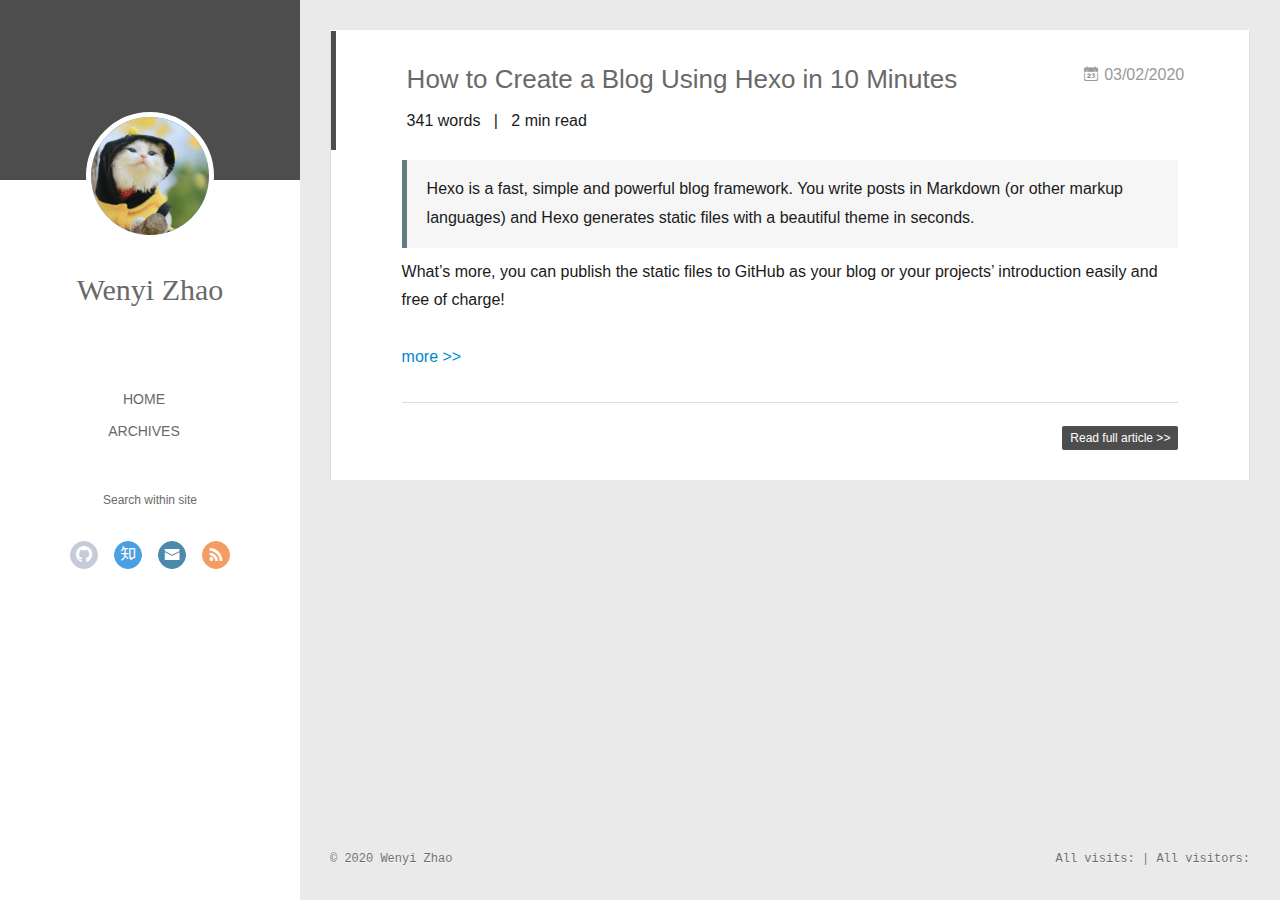
==== commit f12ebef7: "Site updated: 2020-02-03 22:45:29" ====
--- a/index.html
+++ b/index.html
@@ -176,7 +176,7 @@
   <span class="post-time">
     <span class="post-meta-item-icon">
       <i class="fa fa-keyboard-o"></i>
-      <span class="post-count">238 words</span>
+      <span class="post-count">341 words</span>
     </span>
   </span>
 
@@ -184,7 +184,7 @@
     &nbsp; | &nbsp;
     <span class="post-meta-item-icon">
       <i class="fa fa-hourglass-half"></i>
-      <span class="post-count">1 min read</span>
+      <span class="post-count">2 min read</span>
     </span>
   </span>
 </div>
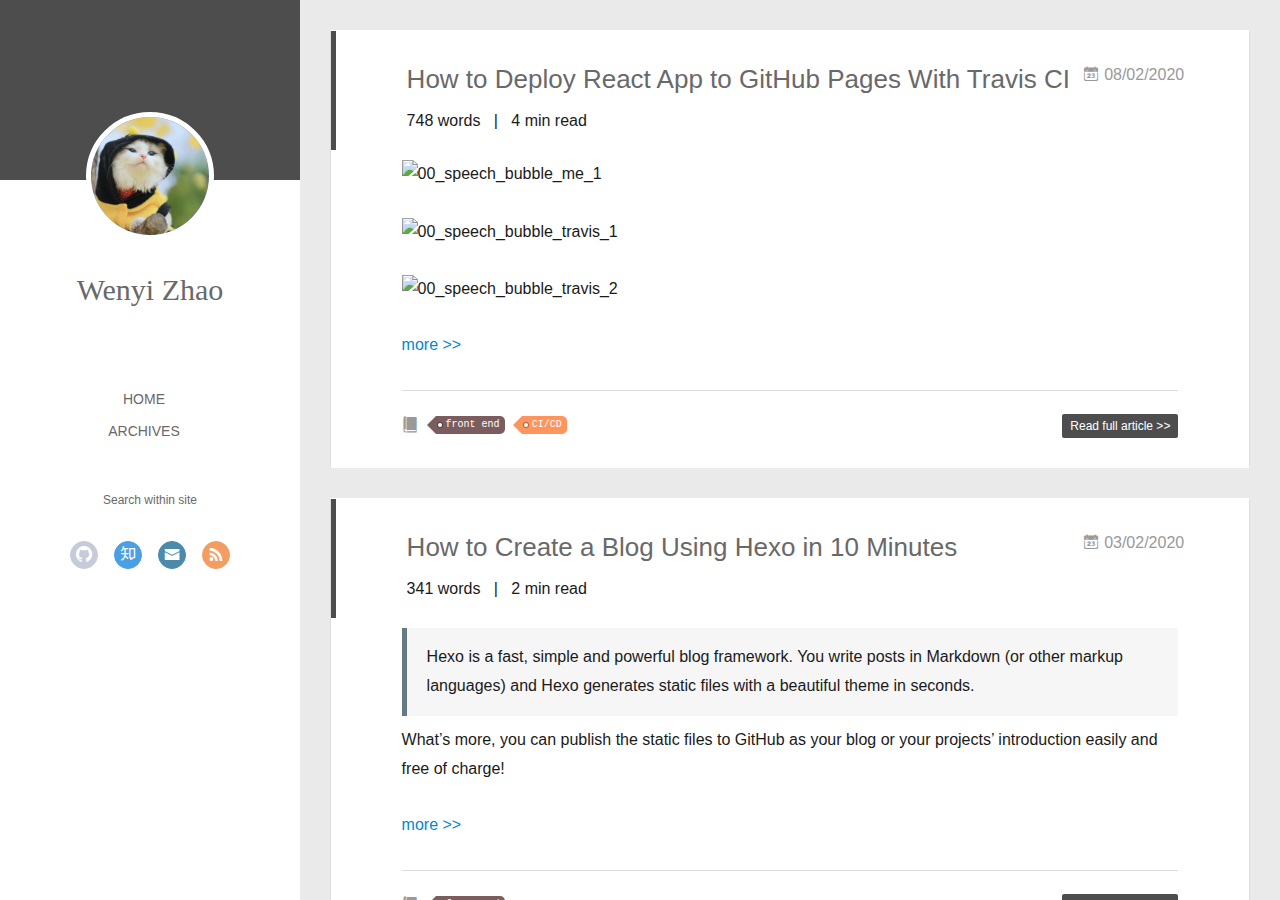
==== commit ff66310e: "Site updated: 2020-02-09 10:43:07" ====
--- a/index.html
+++ b/index.html
@@ -8,6 +8,7 @@
   <link rel="dns-prefetch" href="https://peggyzwy.github.io">
   <title>Wenyi&#39;s Blog</title>
   <meta name="viewport" content="width=device-width, initial-scale=1, maximum-scale=1">
+  <meta name="google-site-verification" content="0gbCiByppQycxFXGOUd3hou3pCEvScV86ofMcI6QNX4">
   <meta name="description" content="Personal website of Wenyi Zhao, a full stack developer in Melbourne">
 <meta property="og:type" content="website">
 <meta property="og:title" content="Wenyi&#39;s Blog">
@@ -153,6 +154,111 @@
           <div id="js-content" class="content-ll">
             
   
+    <article id="post-how-to-deploy-react-app-to-github-pages-with-travis-ci" class="article article-type-post  article-index" itemscope itemprop="blogPost">
+  <div class="article-inner">
+    
+      <header class="article-header">
+        
+  
+    <h1 itemprop="name">
+      <a class="article-title" href="/2020-02-08/how-to-deploy-react-app-to-github-pages-with-travis-ci/">How to Deploy React App to GitHub Pages With Travis CI</a>
+    </h1>
+  
+
+        
+        <a href="/2020-02-08/how-to-deploy-react-app-to-github-pages-with-travis-ci/" class="archive-article-date">
+  	<time datetime="2020-02-08T03:53:06.000Z" itemprop="datePublished"><i class="icon-calendar icon"></i>08/02/2020</time>
+</a>
+        
+        
+        <!-- 开始添加字数统计-->
+        
+          <div style="margin-top:10px;">
+  <span class="post-time">
+    <span class="post-meta-item-icon">
+      <i class="fa fa-keyboard-o"></i>
+      <span class="post-count">748 words</span>
+    </span>
+  </span>
+
+  <span class="post-time">
+    &nbsp; | &nbsp;
+    <span class="post-meta-item-icon">
+      <i class="fa fa-hourglass-half"></i>
+      <span class="post-count">4 min read</span>
+    </span>
+  </span>
+</div>
+        
+        <!-- 添加完成 -->
+
+        
+      </header>
+    
+    <div class="article-entry" itemprop="articleBody">
+      
+        <p><img src="https://raw.githubusercontent.com/PeggyZWY/images/master/github-blog/2020-02-08-how-to-deploy-react-app-to-github-pages-with-travis-ci/00_speech_bubble_me_1.png" alt="00_speech_bubble_me_1">  </p>
+<p><img src="https://raw.githubusercontent.com/PeggyZWY/images/master/github-blog/2020-02-08-how-to-deploy-react-app-to-github-pages-with-travis-ci/00_speech_bubble_travis_1.png" alt="00_speech_bubble_travis_1"></p>
+<p><img src="https://raw.githubusercontent.com/PeggyZWY/images/master/github-blog/2020-02-08-how-to-deploy-react-app-to-github-pages-with-travis-ci/00_speech_bubble_travis_2.png" alt="00_speech_bubble_travis_2"></p>
+        
+          <a class="article-more-a" href="/2020-02-08/how-to-deploy-react-app-to-github-pages-with-travis-ci/#more">more >></a>
+        
+      
+
+      
+    </div>
+    <div class="article-info article-info-index">
+      
+      
+      
+	<div class="article-category tagcloud">
+		<i class="icon-book icon"></i>
+		<ul class="article-tag-list">
+			 
+        		<li class="article-tag-list-item">
+        			<a href="/categories/front-end//" class="article-tag-list-link color5">front end</a>
+        		</li>
+      		 
+        		<li class="article-tag-list-item">
+        			<a href="/categories/CI-CD//" class="article-tag-list-link color1">CI/CD</a>
+        		</li>
+      		
+		</ul>
+	</div>
+
+
+      
+        <p class="article-more-link">
+          <a class="article-more-a" href="/2020-02-08/how-to-deploy-react-app-to-github-pages-with-travis-ci/">Read full article >></a>
+        </p>
+      
+
+      
+      <div class="clearfix"></div>
+    </div>
+  </div>
+</article>
+
+<aside class="wrap-side-operation">
+    <div class="mod-side-operation">
+        
+        <div class="jump-container" id="js-jump-container" style="display:none;">
+            <a href="javascript:void(0)" class="mod-side-operation__jump-to-top">
+                <i class="icon-font icon-back"></i>
+            </a>
+            <div id="js-jump-plan-container" class="jump-plan-container" style="top: -11px;">
+                <i class="icon-font icon-plane jump-plane"></i>
+            </div>
+        </div>
+        
+        
+    </div>
+</aside>
+
+
+
+
+  
     <article id="post-how-to-create-a-blog-using-Hexo-in-10-minutes" class="article article-type-post  article-index" itemscope itemprop="blogPost">
   <div class="article-inner">
     
@@ -211,6 +317,17 @@
       
       
       
+	<div class="article-category tagcloud">
+		<i class="icon-book icon"></i>
+		<ul class="article-tag-list">
+			 
+        		<li class="article-tag-list-item">
+        			<a href="/categories/front-end//" class="article-tag-list-link color5">front end</a>
+        		</li>
+      		
+		</ul>
+	</div>
+
 
       
         <p class="article-more-link">
